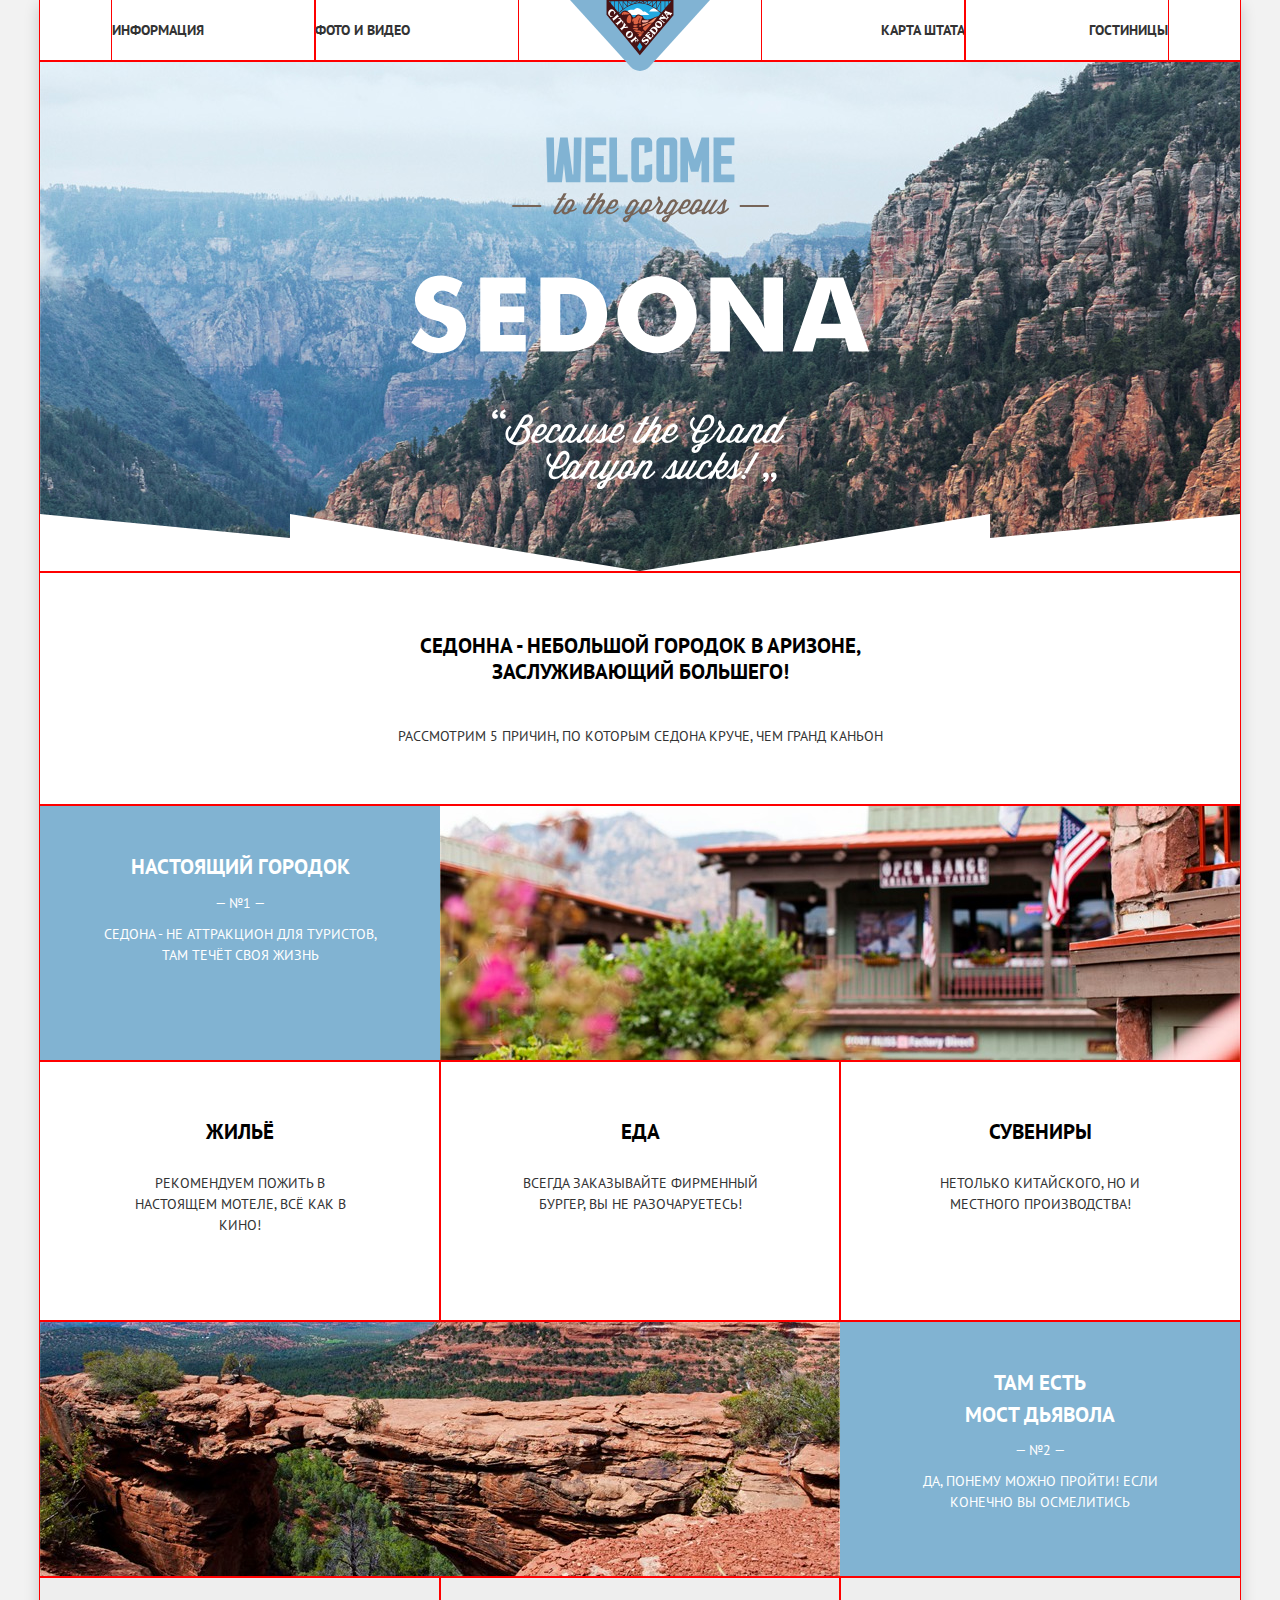
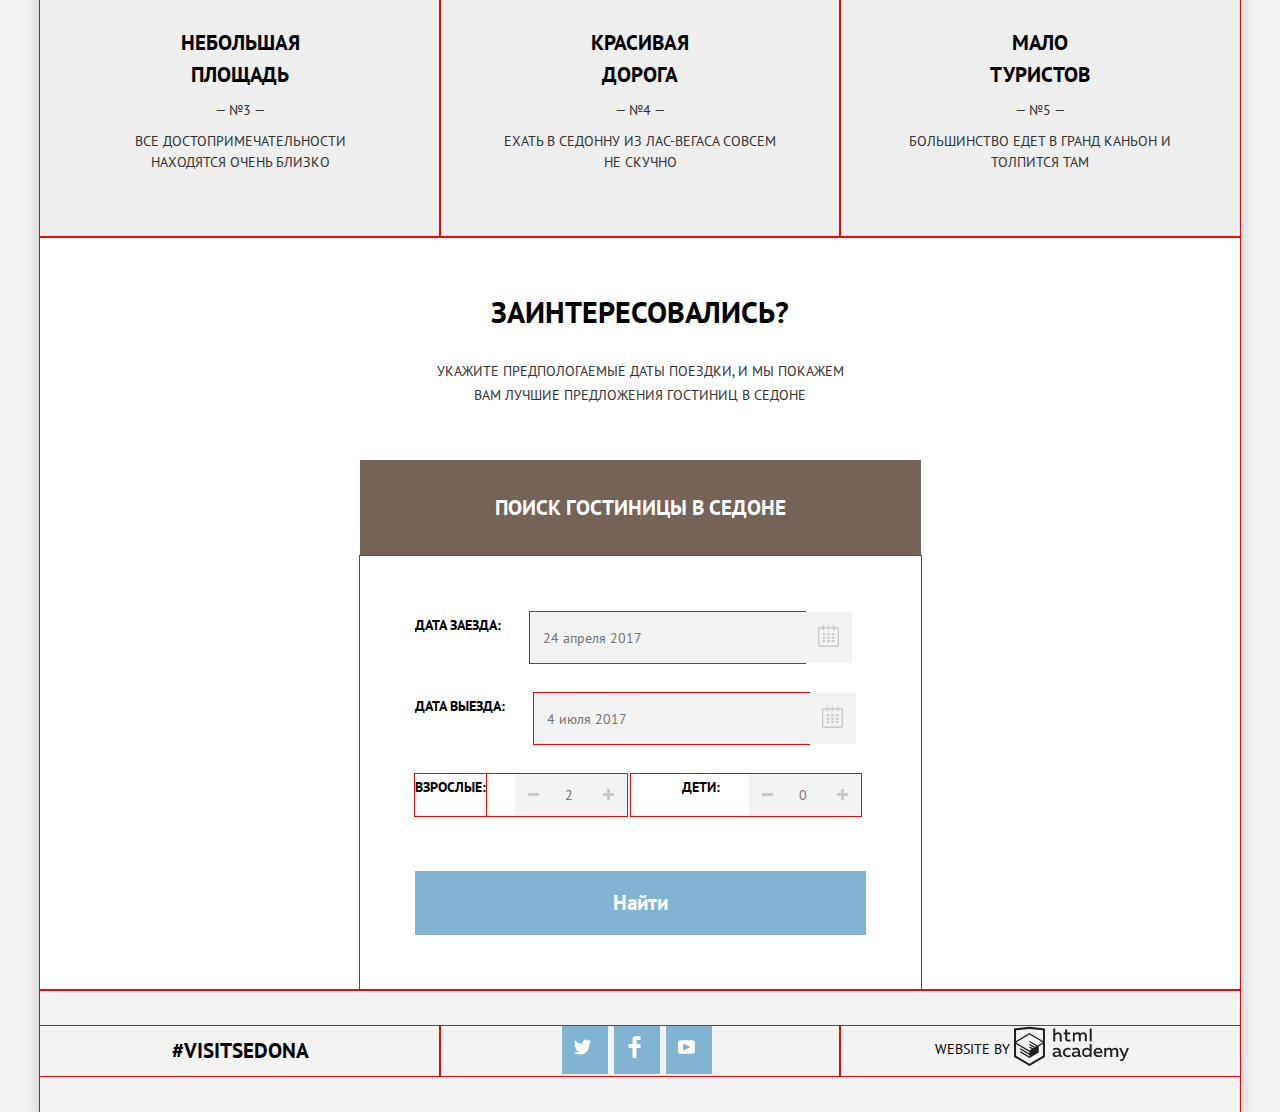
==== index.html @ 9aa158f5 "исправил ошибки" ====
<!DOCTYPE html>
<html lang="ru">

<head>
    <meta charset="utf-8">
    <title>Главная</title>
    <link href="https://fonts.googleapis.com/css?family=PT+Sans:400,700&display=swap" rel="stylesheet">
    <link rel="stylesheet" href="css/normalize.css">
    <link rel="stylesheet" href="css/style.css">
</head>

<body>
    <div class="container">
        <header class="main-header outline">
            <nav class="main-navigation">
                <a class="main-header-logo">
                    <img src="img/logo-sedona.svg" width="140" height="71" alt="Логотип тур-агенства Седонна">
                </a>
                <ul class="site-navigation">
                    <li class="outline">
                        <a href="info.html">Информация</a>
                    </li>
                    <li class="outline">
                        <a href="PhotoandVideo.html">Фото и Видео</a>
                    </li>
                    <li class="outline">
                        <a href="Statemap.html">Карта штата</a>
                    </li>
                    <li class="outline">
                        <a href="hotel.html">Гостиницы</a>
                    </li>
                </ul>
            </nav>
        </header>
        <main>
            <section class="legend outline">
                <img src="img/intro-welcome.svg" width="459" height="353" alt="Добро пожаловать">
            </section>
            <section class="feature outline">
                <p class="feature__title">Седонна - небольшой городок в Аризоне, заслуживающий большего!</p>
                <p class="feature__text">Рассмотрим 5 причин, по которым Седона круче, чем Гранд Каньон</p>
            </section>
            <section class="main-city main-city-right outline">
                <div class="main-photo">
                    <img src="img/feature-picture.jpg" width="800" height="256" alt="Отель">
                </div>
                <div class="main-sign outline">
                    <h3>Настоящий городок</h3>
                    <p class="main-sign__number">— №1 —</p>
                    <p class="main-sign__text">Седона - не аттракцион для туристов, там течёт своя жизнь</p>
                </div>
            </section>
            <section class="features">
                <ul class="features-list outline">
                    <li class="feature-home outline">
                        <h3>Жильё</h3>
                        <p>Рекомендуем пожить в настоящем мотеле, всё как в кино!</p>
                    </li>
                    <li class="feature-food outline">
                        <h3>Еда</h3>
                        <p>Всегда заказывайте фирменный бургер, вы не разочаруетесь!</p>
                    </li>
                    <li class="feature-souvenir outline">
                        <h3>Сувениры</h3>
                        <p>Нетолько китайского, но и местного производства!
                        </p>
                    </li>
                </ul>
            </section>
            <section class="main-city outline">
                <div class="main-photo">
                    <img src="img/layer-5.jpg" width="800" height="256" alt="Каньон">
                </div>
                <div class="main-sign">
                    <h3>Там есть<br> Мост дьявола</h3>
                    <p class="main-sign__number">— №2 —</p>
                    <p class="main-sign__text">Да, понему можно пройти! Если конечно вы осмелитись</p>
                </div>
            </section>
            <section class="main-comfort">
                <h2 class="visually-hidden">Наши преимущества</h2>
                <ul class="main-comfort-item outline">
                    <li class="outline">
                        <h3 class="main-comfort-item__title">Небольшая<br> площадь
                        </h3>
                        <p class="main-comfort-item__number">— №3 —</p>
                        <p class="main-comfort-item__text">все достопримечательности находятся очень близко</p>
                    </li>
                    <li class="outline">
                        <h3 class="main-comfort-item__title">Красивая<br> дорога
                        </h3>
                        <p class="main-comfort-item__number">— №4 —</p>
                        <p class="main-comfort-item__text">Ехать в седонну из лас-вегаса совсем не скучно</p>
                    </li>
                    <li class="outline">
                        <h3 class="main-comfort-item__title">Мало<br> туристов
                        </h3>
                        <p class="main-comfort-item__number">— №5 —</p>
                        <p class="main-comfort-item__text">Большинство едет в гранд каньон и толпится там</p>
                    </li>
                </ul>
            </section>
            <section class="map outline">
                <h2 class="visually-hidden">Поиск гостиниц</h2>
                <p class="map__title">Заинтересовались?</p>
                <p class="map__desc">Укажите предпологаемые даты поездки, и мы покажем вам лучшие предложения гостиниц в Седоне</p>
                <a href="hotel.html" class="scan">Поиск гостиницы в Седоне</a>
                <form action="https://echo.htmlacademy.ru" class="map__form outline" method="post">
                    <p class="map__item">
                        <label for="arrival__date">
                            Дата заезда:
                        </label>
                        <input id="arrival__date" type="text" name="arrival" placeholder="24 апреля 2017" class="map__item__option outline">
                        <button type="button" title="Поле для выбора">
                          <img src="img/calendar.svg" alt="Календарь">
                        </button>
                    </p>
                    <p class="map__item">
                        <label for="departure__date">Дата выезда:</label>
                        <input id="departure__date" type="text" name="departure" placeholder="4 июля 2017" class="map__item__option outline">
                        <button type="button" title="Поле для выбора">
                          <img src="img/calendar.svg" alt="Календарь">
                        </button>
                    </p>
                    <p class="map__item outline">
                        <label for="grown" class="map__item__gross outline">
                          Взрослые:
                        </label>
                        <button type="button" title="Минус" class="minus">
                          <img src="./img/minus.svg" alt="Минус">
                        </button>
                        <input id="grown" type="text" name="grown" placeholder="2" class="number">
                        <button type="button" title="Плюс" class="map__item__button" class="plus">
                          <img src="./img/plus.svg" alt="Плюс">
                        </button>
                    </p>
                    <p class="map__item child outline">
                        <label for="children">
                           Дети:
                        </label>
                        <button type="button" title="Минус" class="minus">
                          <img src="./img/minus.svg" alt="Минус">
                        </button>
                        <input id="children" type="text" name="children" placeholder="0" class="number">
                        <button type="button" title="Плюс" class="map__item__button" class="plus">
                          <img src="./img/plus.svg" alt="Плюс">
                        </button>
                    </p>
                    <button class="button" type="submit">Найти</button>
                </form>
            </section>
        </main>
        <footer class="main-footer outline">
            <p class="main-footer-tag outline">#VISITSEDONA</p>
            <ul class="footer-social outline">
                <li>
                    <a href="#" class="social-button">
                        <img src="img/twitter.svg" width="17" height="22" alt="Твиттер"></a>
                </li>
                <li>
                    <a href="#" class="social-button">
                        <img src="img/fb-icon.svg" width="17" height="22" alt="Фейсбук"></a>
                </li>
                <li>
                    <a href="#" class="social-button">
                        <img src="img/youtube.svg" width="17" height="22" alt="Ютуб"></a>
                </li>
            </ul>
            <p class="footer-copyright outline">
                <b class="site">Website by</b>
                <a href="https://htmlacademy.ru/intensive/htmlcss">
                    <img src="img/logo-htmlacademy.svg" width="115" height="41" alt="HTML Academy">
                </a>
            </p>
        </footer>
    </div>
</body>

</html>
---- css/style.css ----
html {
    box-sizing: border-box;
}

*,
*::before,
*::after {
    box-sizing: inherit;
}

body {
    font-family: "PT Sans", "Arial", sans-serif;
    font-weight: 400;
    font-size: 14px;
    line-height: 1.5;
    text-transform: uppercase;
    color: #333333;
    background-color: #f2f2f2;
}

img {
    max-width: 100%;
}

a {
    color: inherit;
    text-decoration: none;
}

.visually-hidden {
    position: absolute;
    width: 1px;
    height: 1px;
    margin: -1px;
    border: 0;
    padding: 0;
    clip: rect(0 0 0 0);
    overflow: hidden;
}

.outline {
    outline: 1px solid red;
}

.container {
    width: 1200px;
    margin: 0 auto;
    background-color: #ffffff;
    box-shadow: 0px 5px 15px 0 rgba(0, 1, 1, 0.2);
}

.main-header {
    display: flex;
}

.main-navigation {
    position: relative;
    width: 100%;
}

.main-header-logo {
    position: absolute;
    top: 0;
    left: 50%;
    transform: translateX(-50%);
}

.site-navigation {
    display: flex;
    flex-wrap: wrap;
    list-style: none;
    font-weight: bold;
    margin: 0;
    padding: 0 72px;
}

.site-navigation li {
    width: 203px;
    padding-right: 15px;
    padding-top: 20px;
    padding-bottom: 20px;
    word-break: break-all;
}

.site-navigation li:nth-child(2n) {
    margin-right: 244px;
}

.site-navigation li:nth-child(3n) {
    text-align: right;
    padding-right: 0;
}

.site-navigation li:nth-child(4n) {
    margin-right: 0;
    text-align: right;
    padding-right: 0;
    padding-left: 15px;
}

.site-navigation a[href]:hover {
    color: #81b3d2;
}

.site-navigation a[href]:active {
    color: rgba(0, 0, 0, 0.3);
}

.site-navigation .active {
    color: #766357;
}

.legend {
    text-align: center;
    min-height: 508px;
    background-color: #5496bd;
    background-image: url("../img/intro-mask.svg"), url("../img/background-photo.jpg");
    background-repeat: no-repeat;
    background-position: center calc(100% + 1px), center -80px;
    padding: 76px;
}

.feature {
    text-align: center;
    padding-top: 61px;
    padding-bottom: 56px;
    padding-left: 350px;
    padding-right: 350px;
}

.feature__title {
    font-size: 21px;
    font-weight: bold;
    line-height: 1.24;
    color: #000000;
    margin: 0 0 38px;
}

.feature__text {
    line-height: 1.86;
    margin: 0;
}

.main-city {
    display: flex;
}

.main-city-right .main-photo {
    order: 2;
}

.main-photo {
    width: 800px;
}

.main-photo img {
    display: block;
}

.main-sign {
    width: 400px;
    text-align: center;
    color: #ffffff;
    background-color: #81b3d2;
    padding: 46px 60px 64px;
}

.main-sign h3 {
    font-size: 21px;
    font-weight: bold;
    margin: 0 0 10px;
}

.main-sign__number {
    margin: 0 0 10px;
}

.main-sign__text {
    margin: 0;
}

.features-list {
    display: flex;
    flex-wrap: wrap;
    list-style: none;
    margin: 0;
    padding: 0;
}

.features-list li {
    width: 400px;
    padding: 60px 74px 85px;
}

.features h3 {
    font-size: 21px;
    font-weight: bold;
    line-height: 1;
    text-align: center;
    color: #000000;
    margin: 0 0 31px;
}

.features p {
    text-align: center;
    margin: 0;
}

.main-comfort {
    background-color: #eeeeee;
}

.main-comfort-item__title {
    margin-bottom: 10px;
}

.main-comfort-item__number {
    margin: 10px;
}

.main-comfort-item__text {
    margin: 0;
}

.main-comfort-item {
    display: flex;
    flex-wrap: wrap;
    list-style: none;
    margin: 0;
    padding: 0;
}

.main-comfort-item li {
    width: 400px;
    padding: 50px 60px 64px;
}

.main-comfort h3 {
    font-size: 21px;
    font-weight: bold;
    text-align: center;
    color: #000000;
    margin: 0;
}

.main-comfort p {
    text-align: center;
}

.detail {
    font-weight: bold;
    line-height: 1.5;
    color: #ffffff;
    background-color: #81b3d2;
    padding: 8px 17px;
}

.detail:hover {
    background-color: #669ec0;
}

.detail:active {
    color: rgba(255, 255, 255, 0.3);
    background-color: #5496bd;
}

.reservation {
    font-weight: bold;
    color: #ffffff;
    background-color: #766357;
    padding: 8px 16px;
}

.reservation:hover {
    background-color: #604e43;
}

.reservation:active {
    color: rgba(255, 255, 255, 0.3);
    background-color: #503e33;
}

.catalog-navigation {
    font-size: 12px;
    line-height: 1.5;
    color: rgba(0, 0, 0, 0.3);
}

.catalog-navigation__item {
    color: #81b3d2;
    margin: 0 33px 0 0;
}

.catalog-navigation a[href]:hover {
    color: #81b3d2;
}

.catalog-navigation a[href]:active {
    color: #000000;
}

.hotels__info {
    margin: 0 528px 0 30px;
}

.hotels__title {
    font-size: 21px;
    font-weight: bold;
    line-height: 1.24;
    color: #000000;
}

.hotels__title:hover {
    color: #81b3d2;
}

.hotels__title:active {
    color: rgba(0, 0, 0, 0.3);
}

.hotels__buttons {
    margin: 18px 0;
}

.scan {
  display: block;
  width: 561px;
  text-align: center;
  font-weight: bold;
  line-height: 1.24;
  font-size: 21px;
  color: #ffffff;
  background-color: #766357;
  margin-left: auto;
  margin-right: auto;
  padding: 35px 134px;
}

.scan:hover {
    background-color: #604e43;
}

.scan:active {
    color: rgba(255, 255, 255, 0.3);
    background-color: #503e33;
}

.map__form {
    width: 561px;
    margin-left: auto;
    margin-right: auto;
    padding: 26px 55px 55px;
}

.map__item__option {
    width: 275px;
}

.button {
    font-size: 21px;
    font-weight: bold;
    color: #ffffff;
    background-color: #81b3d2;
    padding: 20px 198px;
    margin: 55px 0 0;
    border: 0;
}

.button:hover {
    background-color: #669ec0;
}

.button:active {
    color: rgba(255, 255, 255, 0.3);
    background-color: #5496bd;
}

.social-button {
    background-color: #81b3d2;
}

.by__price {
    color: #81b3d2;
}

.map {
    padding: 57px 0 0;
}

.map__title {
    font-size: 30px;
    font-weight: bold;
    line-height: 1.2;
    color: #000000;
    text-align: center;
    margin: 0 0 30px;
}

.map__desc {
    line-height: 1.71;
    text-align: center;
    margin: 0 383px 52px;
}

.map__item {
    display: inline-flex;
    font-weight: bold;
    line-height: 1.86;
    color: #000000;
    margin: 30px 0 0;
}

.map__item label {
    margin: 0 29px 0 0;
}

.map__item__button {
    margin-left: auto;
}

.main-footer {
    display: flex;
    background-color: #f2f2f2;
    padding: 36px 0;
    margin: 0;
}

.footer-social {
  width: 400px;
  display: flex;
  flex-wrap: wrap;
  margin: 0;
  padding: 0 122px;
}

.footer-social li {
    padding: 10px 12px 6px;
    margin: 0 6px 0 0;
    width: 46px;
    height: 48px;
    background-color: #81b3d2;
    list-style: none;
}

.main-footer-tag {
  width: 400px;
  font-size: 21px;
  font-weight: bold;
  line-height: 1.24;
  color: #000000;
  margin: 0;
  padding: 12px 132px;
}

.main-footer-tag b {
    line-height: 1.86;
    color: #000000;
}

.footer-copyright b {
    line-height: 1.86;
    font-weight: normal;
    color: #000000;
    margin: 0;
}

.footer-copyright {
  width: 400px;
    margin: 0;
    padding: 10px 95px;
}

.footer-copyright img {
  margin: -13px 0;
}

/* Стили для страницы hotel.html */

.services-infrastructure h2 {
    margin: 0;
}

.compare {
    display: flex;
    flex-wrap: wrap;
    padding: 32px 73px;
}

.compare h2 {
    margin: 0 49px 0 0;
}

.compare p {
    margin: 0 40px 0 0;
}

.hotels__list {
    list-style: none;
    padding: 0;
    margin-top: 0;
}

.catalog-navigation {
    display: flex;
    flex-wrap: wrap;
    list-style: none;
    margin: 0;
    padding: 0;
}

.catalog-navigation li {
    margin: 0 33px 0 0;
}

.hotels__item {
    display: flex;
    flex-wrap: wrap;
    padding: 30px 72px;
    border-bottom: 1px solid black;
}

.hotels__rate {
    width: 108px;
    text-align: right;
    margin-left: 0;
}

.hotels__rate-star {
    display: inline-block;
    height: 17px;
    margin: 0 0 52px;
    background-image: url("../img/star.svg");
    background-size: 22px 17px;
}

.star-1 {
    width: 18px;
}

.star-2 {
    width: 41px;
}

.star-3 {
    width: 64px;
}

.star-4 {
    width: 87px;
}

.star-5 {
    width: 110px;
}

.hotels__rate-text {
    color: #666666;
    margin: 0;
}

.hotels__type {
    margin: 0;
}

.hotels__price {
    margin: 0;
}

.map__item button {
    margin: 0;
    padding: 13px;
    border: 0;
    background-color: #f2f2f2;
}

.map__item operator {
  width: 21px;
  height: 21px;
}

.map__item input {
    margin: 0;
    padding: 13px;
    border: 0;
    background-color: #f2f2f2;
}

.child {
    padding: 0 0 0 51px;
}

.number {
    width: 38px;
}

.pointer {
    width: 11px;
    height: 10px;
}

.pointer__up path {
    fill: #cacaca;
}

.pointer__up:hover path {
    fill: #000000;
}

.pointer__up:active path {
    fill: #81b3d2;
}

.pointer__down path {
    fill: #81b3d2;
}

.pointer__down:hover path {
    fill: #000000;
}

.pointer__down:active path {
    fill: #81b3d2;
}
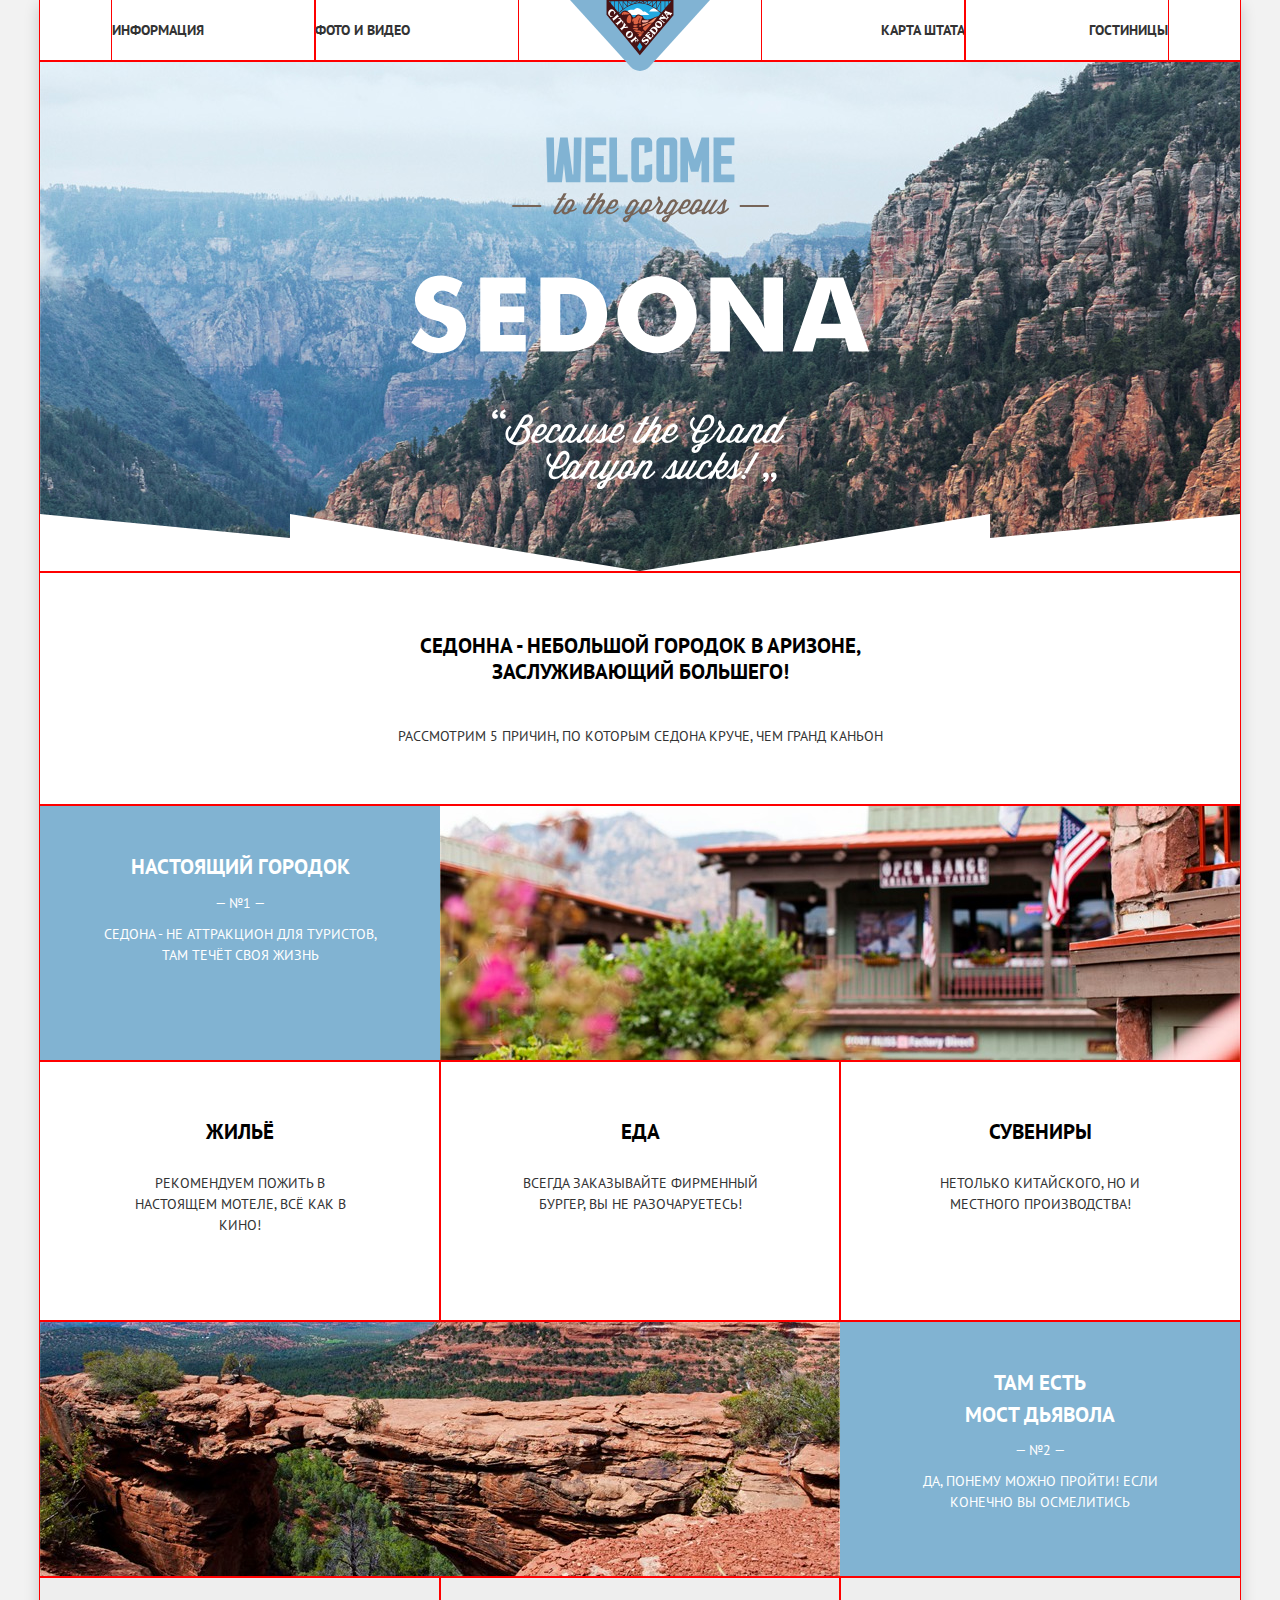
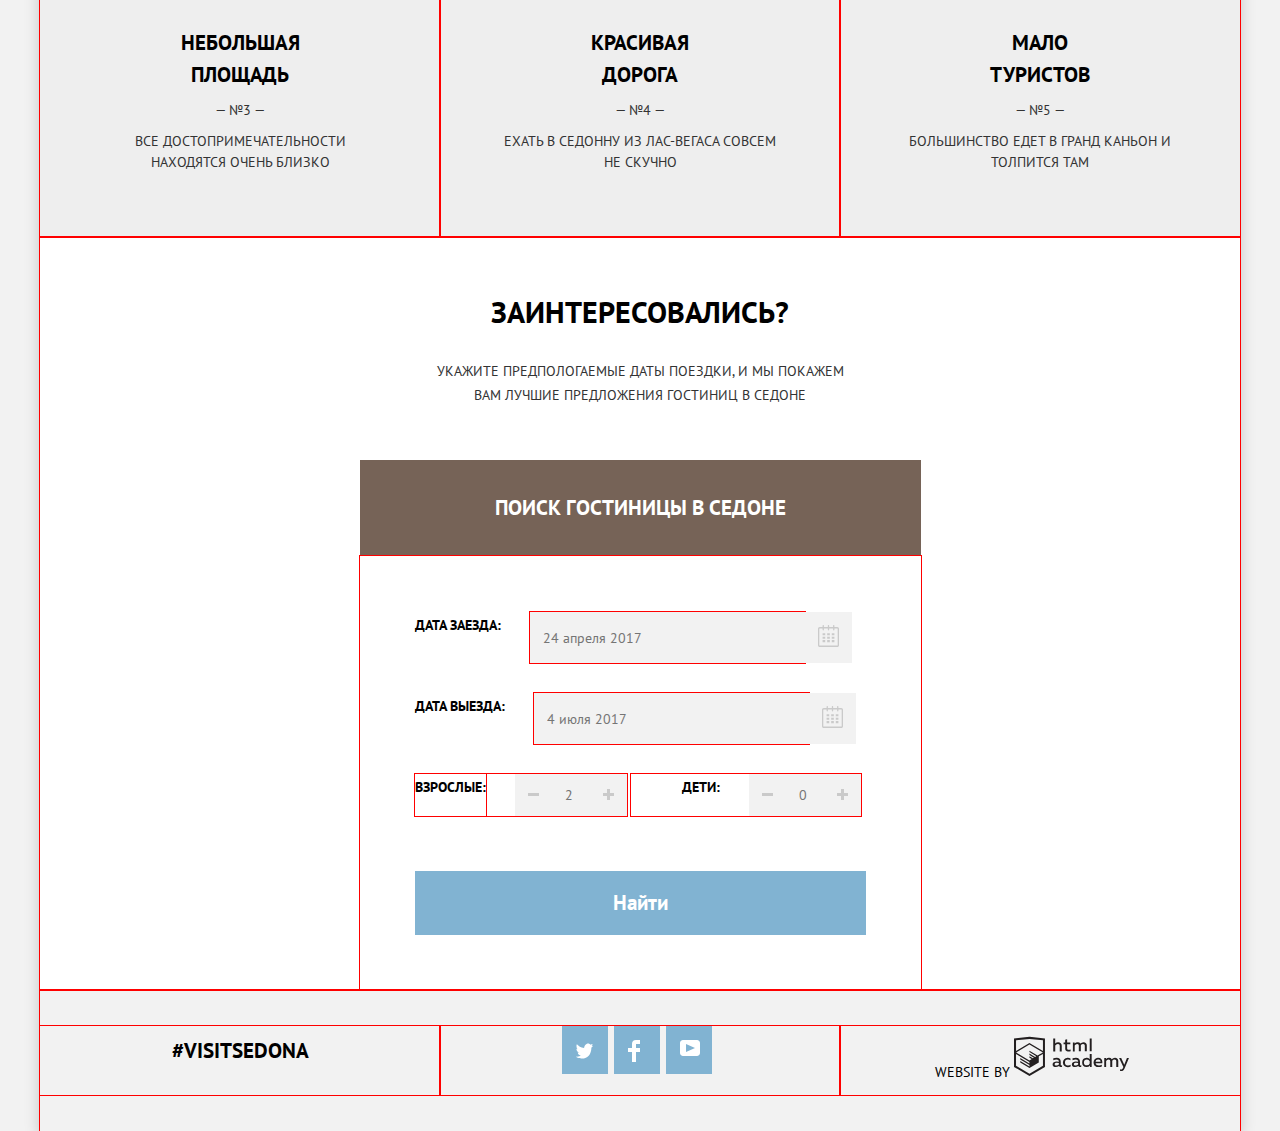
==== commit 2eb23f3d: "исправил ошибки" ====
--- a/index.html
+++ b/index.html
@@ -2,178 +2,219 @@
 <html lang="ru">
 
 <head>
-    <meta charset="utf-8">
-    <title>Главная</title>
-    <link href="https://fonts.googleapis.com/css?family=PT+Sans:400,700&display=swap" rel="stylesheet">
-    <link rel="stylesheet" href="css/normalize.css">
-    <link rel="stylesheet" href="css/style.css">
+  <meta charset="utf-8">
+  <title>Главная</title>
+  <link href="https://fonts.googleapis.com/css?family=PT+Sans:400,700&display=swap" rel="stylesheet">
+  <link rel="stylesheet" href="css/normalize.css">
+  <link rel="stylesheet" href="css/style.css">
 </head>
 
 <body>
-    <div class="container">
-        <header class="main-header outline">
-            <nav class="main-navigation">
-                <a class="main-header-logo">
-                    <img src="img/logo-sedona.svg" width="140" height="71" alt="Логотип тур-агенства Седонна">
-                </a>
-                <ul class="site-navigation">
-                    <li class="outline">
-                        <a href="info.html">Информация</a>
-                    </li>
-                    <li class="outline">
-                        <a href="PhotoandVideo.html">Фото и Видео</a>
-                    </li>
-                    <li class="outline">
-                        <a href="Statemap.html">Карта штата</a>
-                    </li>
-                    <li class="outline">
-                        <a href="hotel.html">Гостиницы</a>
-                    </li>
-                </ul>
-            </nav>
-        </header>
-        <main>
-            <section class="legend outline">
-                <img src="img/intro-welcome.svg" width="459" height="353" alt="Добро пожаловать">
-            </section>
-            <section class="feature outline">
-                <p class="feature__title">Седонна - небольшой городок в Аризоне, заслуживающий большего!</p>
-                <p class="feature__text">Рассмотрим 5 причин, по которым Седона круче, чем Гранд Каньон</p>
-            </section>
-            <section class="main-city main-city-right outline">
-                <div class="main-photo">
-                    <img src="img/feature-picture.jpg" width="800" height="256" alt="Отель">
-                </div>
-                <div class="main-sign outline">
-                    <h3>Настоящий городок</h3>
-                    <p class="main-sign__number">— №1 —</p>
-                    <p class="main-sign__text">Седона - не аттракцион для туристов, там течёт своя жизнь</p>
-                </div>
-            </section>
-            <section class="features">
-                <ul class="features-list outline">
-                    <li class="feature-home outline">
-                        <h3>Жильё</h3>
-                        <p>Рекомендуем пожить в настоящем мотеле, всё как в кино!</p>
-                    </li>
-                    <li class="feature-food outline">
-                        <h3>Еда</h3>
-                        <p>Всегда заказывайте фирменный бургер, вы не разочаруетесь!</p>
-                    </li>
-                    <li class="feature-souvenir outline">
-                        <h3>Сувениры</h3>
-                        <p>Нетолько китайского, но и местного производства!
-                        </p>
-                    </li>
-                </ul>
-            </section>
-            <section class="main-city outline">
-                <div class="main-photo">
-                    <img src="img/layer-5.jpg" width="800" height="256" alt="Каньон">
-                </div>
-                <div class="main-sign">
-                    <h3>Там есть<br> Мост дьявола</h3>
-                    <p class="main-sign__number">— №2 —</p>
-                    <p class="main-sign__text">Да, понему можно пройти! Если конечно вы осмелитись</p>
-                </div>
-            </section>
-            <section class="main-comfort">
-                <h2 class="visually-hidden">Наши преимущества</h2>
-                <ul class="main-comfort-item outline">
-                    <li class="outline">
-                        <h3 class="main-comfort-item__title">Небольшая<br> площадь
-                        </h3>
-                        <p class="main-comfort-item__number">— №3 —</p>
-                        <p class="main-comfort-item__text">все достопримечательности находятся очень близко</p>
-                    </li>
-                    <li class="outline">
-                        <h3 class="main-comfort-item__title">Красивая<br> дорога
-                        </h3>
-                        <p class="main-comfort-item__number">— №4 —</p>
-                        <p class="main-comfort-item__text">Ехать в седонну из лас-вегаса совсем не скучно</p>
-                    </li>
-                    <li class="outline">
-                        <h3 class="main-comfort-item__title">Мало<br> туристов
-                        </h3>
-                        <p class="main-comfort-item__number">— №5 —</p>
-                        <p class="main-comfort-item__text">Большинство едет в гранд каньон и толпится там</p>
-                    </li>
-                </ul>
-            </section>
-            <section class="map outline">
-                <h2 class="visually-hidden">Поиск гостиниц</h2>
-                <p class="map__title">Заинтересовались?</p>
-                <p class="map__desc">Укажите предпологаемые даты поездки, и мы покажем вам лучшие предложения гостиниц в Седоне</p>
-                <a href="hotel.html" class="scan">Поиск гостиницы в Седоне</a>
-                <form action="https://echo.htmlacademy.ru" class="map__form outline" method="post">
-                    <p class="map__item">
-                        <label for="arrival__date">
-                            Дата заезда:
-                        </label>
-                        <input id="arrival__date" type="text" name="arrival" placeholder="24 апреля 2017" class="map__item__option outline">
-                        <button type="button" title="Поле для выбора">
-                          <img src="img/calendar.svg" alt="Календарь">
-                        </button>
-                    </p>
-                    <p class="map__item">
-                        <label for="departure__date">Дата выезда:</label>
-                        <input id="departure__date" type="text" name="departure" placeholder="4 июля 2017" class="map__item__option outline">
-                        <button type="button" title="Поле для выбора">
-                          <img src="img/calendar.svg" alt="Календарь">
-                        </button>
-                    </p>
-                    <p class="map__item outline">
-                        <label for="grown" class="map__item__gross outline">
-                          Взрослые:
-                        </label>
-                        <button type="button" title="Минус" class="minus">
-                          <img src="./img/minus.svg" alt="Минус">
-                        </button>
-                        <input id="grown" type="text" name="grown" placeholder="2" class="number">
-                        <button type="button" title="Плюс" class="map__item__button" class="plus">
-                          <img src="./img/plus.svg" alt="Плюс">
-                        </button>
-                    </p>
-                    <p class="map__item child outline">
-                        <label for="children">
-                           Дети:
-                        </label>
-                        <button type="button" title="Минус" class="minus">
-                          <img src="./img/minus.svg" alt="Минус">
-                        </button>
-                        <input id="children" type="text" name="children" placeholder="0" class="number">
-                        <button type="button" title="Плюс" class="map__item__button" class="plus">
-                          <img src="./img/plus.svg" alt="Плюс">
-                        </button>
-                    </p>
-                    <button class="button" type="submit">Найти</button>
-                </form>
-            </section>
-        </main>
-        <footer class="main-footer outline">
-            <p class="main-footer-tag outline">#VISITSEDONA</p>
-            <ul class="footer-social outline">
-                <li>
-                    <a href="#" class="social-button">
-                        <img src="img/twitter.svg" width="17" height="22" alt="Твиттер"></a>
-                </li>
-                <li>
-                    <a href="#" class="social-button">
-                        <img src="img/fb-icon.svg" width="17" height="22" alt="Фейсбук"></a>
-                </li>
-                <li>
-                    <a href="#" class="social-button">
-                        <img src="img/youtube.svg" width="17" height="22" alt="Ютуб"></a>
-                </li>
-            </ul>
-            <p class="footer-copyright outline">
-                <b class="site">Website by</b>
-                <a href="https://htmlacademy.ru/intensive/htmlcss">
-                    <img src="img/logo-htmlacademy.svg" width="115" height="41" alt="HTML Academy">
-                </a>
+  <div class="container">
+    <header class="main-header outline">
+      <nav class="main-navigation">
+        <a class="main-header-logo">
+          <img src="img/logo-sedona.svg" width="140" height="71" alt="Логотип тур-агенства Седонна">
+        </a>
+        <ul class="site-navigation">
+          <li class="outline">
+            <a href="info.html">Информация</a>
+          </li>
+          <li class="outline">
+            <a href="PhotoandVideo.html">Фото и Видео</a>
+          </li>
+          <li class="outline">
+            <a href="Statemap.html">Карта штата</a>
+          </li>
+          <li class="outline">
+            <a href="hotel.html">Гостиницы</a>
+          </li>
+        </ul>
+      </nav>
+    </header>
+    <main>
+      <section class="legend outline">
+        <img src="img/intro-welcome.svg" width="459" height="353" alt="Добро пожаловать">
+      </section>
+      <section class="feature outline">
+        <p class="feature__title">Седонна - небольшой городок в Аризоне, заслуживающий большего!</p>
+        <p class="feature__text">Рассмотрим 5 причин, по которым Седона круче, чем Гранд Каньон</p>
+      </section>
+      <section class="main-city main-city-right outline">
+        <div class="main-photo">
+          <img src="img/feature-picture.jpg" width="800" height="256" alt="Отель">
+        </div>
+        <div class="main-sign outline">
+          <h3>Настоящий городок</h3>
+          <p class="main-sign__number">— №1 —</p>
+          <p class="main-sign__text">Седона - не аттракцион для туристов, там течёт своя жизнь</p>
+        </div>
+      </section>
+      <section class="features">
+        <ul class="features-list outline">
+          <li class="feature-home outline">
+            <h3>Жильё</h3>
+            <p>Рекомендуем пожить в настоящем мотеле, всё как в кино!</p>
+          </li>
+          <li class="feature-food outline">
+            <h3>Еда</h3>
+            <p>Всегда заказывайте фирменный бургер, вы не разочаруетесь!</p>
+          </li>
+          <li class="feature-souvenir outline">
+            <h3>Сувениры</h3>
+            <p>Нетолько китайского, но и местного производства!
             </p>
-        </footer>
-    </div>
+          </li>
+        </ul>
+      </section>
+      <section class="main-city outline">
+        <div class="main-photo">
+          <img src="img/layer-5.jpg" width="800" height="256" alt="Каньон">
+        </div>
+        <div class="main-sign">
+          <h3>Там есть<br> Мост дьявола</h3>
+          <p class="main-sign__number">— №2 —</p>
+          <p class="main-sign__text">Да, понему можно пройти! Если конечно вы осмелитись</p>
+        </div>
+      </section>
+      <section class="main-comfort">
+        <h2 class="visually-hidden">Наши преимущества</h2>
+        <ul class="main-comfort-item outline">
+          <li class="outline">
+            <h3 class="main-comfort-item__title">Небольшая<br> площадь
+            </h3>
+            <p class="main-comfort-item__number">— №3 —</p>
+            <p class="main-comfort-item__text">все достопримечательности находятся очень близко</p>
+          </li>
+          <li class="outline">
+            <h3 class="main-comfort-item__title">Красивая<br> дорога
+            </h3>
+            <p class="main-comfort-item__number">— №4 —</p>
+            <p class="main-comfort-item__text">Ехать в седонну из лас-вегаса совсем не скучно</p>
+          </li>
+          <li class="outline">
+            <h3 class="main-comfort-item__title">Мало<br> туристов
+            </h3>
+            <p class="main-comfort-item__number">— №5 —</p>
+            <p class="main-comfort-item__text">Большинство едет в гранд каньон и толпится там</p>
+          </li>
+        </ul>
+      </section>
+      <section class="map outline">
+        <h2 class="visually-hidden">Поиск гостиниц</h2>
+        <p class="map__title">Заинтересовались?</p>
+        <p class="map__desc">Укажите предпологаемые даты поездки, и мы покажем вам лучшие предложения гостиниц в Седоне
+        </p>
+        <a href="hotel.html" class="scan">Поиск гостиницы в Седоне</a>
+        <form action="https://echo.htmlacademy.ru" class="map__form outline" method="post">
+          <p class="map__item">
+            <label for="arrival__date">
+              Дата заезда:
+            </label>
+            <input id="arrival__date" type="text" name="arrival" placeholder="24 апреля 2017"
+              class="map__item__option outline">
+            <button type="button" title="Поле для выбора">
+              <svg xmlns="http://www.w3.org/2000/svg" width="21" height="22" viewBox="0 0 21 22">
+                <path fill="#cacaca"
+                  d="M19.251 2.025h-2.845V.648c0-.381-.294-.689-.656-.689-.363 0-.656.308-.656.689v1.377h-3.938V.648c0-.381-.294-.689-.655-.689-.363 0-.657.308-.657.689v1.377H5.906V.648c0-.381-.294-.689-.656-.689-.363 0-.657.308-.657.689v1.377H1.75C.784 2.025 0 2.847 0 3.862v16.302C0 21.179.784 22 1.75 22h17.501c.966 0 1.749-.821 1.749-1.836V3.862c0-1.015-.783-1.837-1.749-1.837zm.437 18.139a.448.448 0 0 1-.437.459H1.75a.45.45 0 0 1-.438-.459V3.862a.45.45 0 0 1 .438-.459h2.844v1.378c0 .381.294.689.657.689.362 0 .656-.308.656-.689V3.403h3.938v1.378c0 .381.294.689.657.689.361 0 .655-.308.655-.689V3.403h3.938v1.378c0 .381.293.689.656.689.362 0 .656-.308.656-.689V3.403h2.845c.241 0 .437.206.437.459v16.302z" />
+                <path fill="#cacaca"
+                  d="M4.594 8.225h2.625v2.066H4.594zM4.594 11.668h2.625v2.067H4.594zM4.594 15.112h2.625v2.066H4.594zM9.188 15.112h2.625v2.066H9.188zM9.188 11.668h2.625v2.067H9.188zM9.188 8.225h2.625v2.066H9.188zM13.781 15.112h2.625v2.066h-2.625zM13.781 11.668h2.625v2.067h-2.625zM13.781 8.225h2.625v2.066h-2.625z" />
+              </svg>
+            </button>
+          </p>
+          <p class="map__item">
+            <label for="departure__date">Дата выезда:</label>
+            <input id="departure__date" type="text" name="departure" placeholder="4 июля 2017"
+              class="map__item__option outline">
+            <button type="button" title="Поле для выбора">
+              <svg xmlns="http://www.w3.org/2000/svg" width="21" height="22" viewBox="0 0 21 22">
+                <path fill="#cacaca"
+                  d="M19.251 2.025h-2.845V.648c0-.381-.294-.689-.656-.689-.363 0-.656.308-.656.689v1.377h-3.938V.648c0-.381-.294-.689-.655-.689-.363 0-.657.308-.657.689v1.377H5.906V.648c0-.381-.294-.689-.656-.689-.363 0-.657.308-.657.689v1.377H1.75C.784 2.025 0 2.847 0 3.862v16.302C0 21.179.784 22 1.75 22h17.501c.966 0 1.749-.821 1.749-1.836V3.862c0-1.015-.783-1.837-1.749-1.837zm.437 18.139a.448.448 0 0 1-.437.459H1.75a.45.45 0 0 1-.438-.459V3.862a.45.45 0 0 1 .438-.459h2.844v1.378c0 .381.294.689.657.689.362 0 .656-.308.656-.689V3.403h3.938v1.378c0 .381.294.689.657.689.361 0 .655-.308.655-.689V3.403h3.938v1.378c0 .381.293.689.656.689.362 0 .656-.308.656-.689V3.403h2.845c.241 0 .437.206.437.459v16.302z" />
+                <path fill="#cacaca"
+                  d="M4.594 8.225h2.625v2.066H4.594zM4.594 11.668h2.625v2.067H4.594zM4.594 15.112h2.625v2.066H4.594zM9.188 15.112h2.625v2.066H9.188zM9.188 11.668h2.625v2.067H9.188zM9.188 8.225h2.625v2.066H9.188zM13.781 15.112h2.625v2.066h-2.625zM13.781 11.668h2.625v2.067h-2.625zM13.781 8.225h2.625v2.066h-2.625z" />
+              </svg>
+            </button>
+          </p>
+          <p class="map__item outline">
+            <label for="grown" class="map__item__gross outline">
+              Взрослые:
+            </label>
+            <button type="button" title="Минус">
+              <svg xmlns="http://www.w3.org/2000/svg" width="11" height="11">
+                <path fill="#cacaca" d="M0 4h11v3H0z"></path>
+              </svg>
+            </button>
+            <input id="grown" type="text" name="grown" placeholder="2" class="number">
+            <button type="button" title="Плюс" class="map__item__button" class="plus">
+              <svg xmlns="http://www.w3.org/2000/svg" width="11" height="11">
+                <path fill="#cacaca" d="M0 4h11v3H0z"></path>
+                <path transform="matrix(0 -1 1 0 0 11)" class="st0" fill="#cacaca" d="M0 4h11v3H0z"></path>
+              </svg>
+            </button>
+          </p>
+          <p class="map__item child outline">
+            <label for="children">
+              Дети:
+            </label>
+            <button type="button" title="Минус">
+              <svg xmlns="http://www.w3.org/2000/svg" width="11" height="11">
+                <path fill="#cacaca" d="M0 4h11v3H0z"></path>
+              </svg>
+            </button>
+            <input id="children" type="text" name="children" placeholder="0" class="number">
+            <button type="button" title="Плюс" class="map__item__button" class="plus">
+              <svg xmlns="http://www.w3.org/2000/svg" width="11" height="11">
+                <path fill="#cacaca" d="M0 4h11v3H0z"></path>
+                <path transform="matrix(0 -1 1 0 0 11)" class="st0" fill="#cacaca" d="M0 4h11v3H0z"></path>
+              </svg>
+            </button>
+          </p>
+          <button class="button" type="submit">Найти</button>
+        </form>
+      </section>
+    </main>
+    <footer class="main-footer outline">
+      <p class="main-footer-tag outline">#VISITSEDONA</p>
+      <ul class="footer-social outline">
+        <li>
+          <a href="#" class="social-button">
+            <svg xmlns="http://www.w3.org/2000/svg" xmlns:xlink="http://www.w3.org/1999/xlink" width="17" height="22"
+              viewBox="0 0 17 15">
+              <path fill="#FFF"
+                d="M10.95.144c1.685-.496 2.984.27 3.577 1.179.673-.231 1.331-.481 2.011-.708a2.345 2.345 0 0 1-.857 1.768c.685.17 1.304-.491 1.304-.491-.169 1-1.006 1.788-1.563 2.024-.231 6.75-3.175 11.217-10.077 11.082h-.446c-.41 0-4.164-.46-4.898-1.887 2.271.196 3.893-.422 4.693-1.177-.96-.3-2.679-.477-2.979-2.95.349.106.564.228 1.19.119C1.705 8.247.374 7.53.448 5.33c.285.328 1.067.536 1.34.472C1.085 5.561-.182 2.442.894.85c1.818 1.854 3.735 3.606 7.152 3.773C8.254 2.33 9.183.793 10.95.144z" />
+            </svg>
+          </a>
+        </li>
+        <li>
+          <a href="#" class="social-button">
+            <svg xmlns="http://www.w3.org/2000/svg" width="12" height="22" viewBox="0 0 12 22">
+              <path fill="#FFF" d="M12 4V0H8a4 4 0 0 0-4 4v4H0v4h4v10h4V12h4V8H8V4h4z" />
+            </svg>
+          </a>
+        </li>
+        <li>
+          <a href="#" class="social-button">
+            <svg xmlns="http://www.w3.org/2000/svg" xmlns:xlink="http://www.w3.org/1999/xlink" width="20" height="16"
+              viewBox="0 0 20 16">
+              <path fill="#FFF"
+                d="M17 0H3C1.35 0 0 1.35 0 3v10c0 1.65 1.35 3 3 3h14c1.65 0 3-1.35 3-3V3c0-1.65-1.35-3-3-3zM6.027 11.998V4.002L15.014 8l-8.987 3.998z" />
+            </svg>
+          </a>
+        </li>
+      </ul>
+      <p class="footer-copyright outline">
+        <b class="site">Website by</b>
+        <a href="https://htmlacademy.ru/intensive/htmlcss">
+          <svg id="Layer_1" data-name="Layer 1" xmlns="http://www.w3.org/2000/svg" width="115" height="41" viewBox="0 0 108.08 36.85">
+            <title>logo-htmlacademy-small1</title>
+            <path
+              d="M44.61,26.88a2,2,0,0,0,.55-0.1v1.33a3.25,3.25,0,0,1-1.18.21,1.67,1.67,0,0,1-1.67-1,4.84,4.84,0,0,1-3.14,1.08c-1.51,0-2.91-.83-2.91-2.55,0-2.13,2-2.79,3.71-2.79a11.08,11.08,0,0,1,2.17.25v-0.3c0-1-.76-1.77-2.19-1.77a7.42,7.42,0,0,0-3,.64v-1.7a10.21,10.21,0,0,1,3.19-.55c2.36,0,3.81,1.12,3.81,3.65v3a0.54,0.54,0,0,0,.49.59h0.17Zm-6.44-1.13A1.35,1.35,0,0,0,39.63,27h0.11a3.39,3.39,0,0,0,2.41-1V24.58a9.72,9.72,0,0,0-1.81-.21c-1,0-2.16.33-2.16,1.38h0Zm12.36-6.11a5,5,0,0,1,2.57.64V22a4.08,4.08,0,0,0-2.3-.7,2.75,2.75,0,1,0,0,5.49,5,5,0,0,0,2.43-.64v1.71a6.27,6.27,0,0,1-2.76.57A4.21,4.21,0,0,1,46,24.51q0-.21,0-0.41a4.32,4.32,0,0,1,4.18-4.46h0.38Zm12.17,7.24a2,2,0,0,0,.55-0.1v1.33a3.25,3.25,0,0,1-1.18.21,1.67,1.67,0,0,1-1.67-1,4.84,4.84,0,0,1-3.14,1.08c-1.51,0-2.91-.83-2.91-2.55,0-2.13,2-2.79,3.71-2.79a11.08,11.08,0,0,1,2.17.25v-0.3c0-1-.76-1.77-2.19-1.77a7.42,7.42,0,0,0-3,.64v-1.7a10.21,10.21,0,0,1,3.19-.55c2.36,0,3.81,1.12,3.81,3.65v3a0.54,0.54,0,0,0,.49.59h0.17Zm-6.44-1.13A1.35,1.35,0,0,0,57.73,27h0.11a3.39,3.39,0,0,0,2.41-1V24.58a9.72,9.72,0,0,0-1.81-.21c-1.06,0-2.16.33-2.16,1.38h0ZM73,16V28.2H71.35V26.88a3.88,3.88,0,0,1-3.19,1.54,4.4,4.4,0,0,1,0-8.78,3.81,3.81,0,0,1,3,1.3V16H73Zm-4.53,5.22a2.76,2.76,0,1,0,0,5.52A2.86,2.86,0,0,0,71.15,25V23A2.91,2.91,0,0,0,68.49,21.27ZM79,19.64c3.31,0,4.46,2.68,3.92,5.09H76.7c0.21,1.5,1.67,2.11,3.19,2.11a6.11,6.11,0,0,0,2.64-.59v1.6a7.14,7.14,0,0,1-3,.57C77,28.42,74.78,27,74.78,24a4.18,4.18,0,0,1,4-4.39H79Zm0.09,1.54a2.28,2.28,0,0,0-2.44,2.1v0.06H81.3A2,2,0,0,0,79.13,21.18Zm5.73,7V19.87h1.65v1a3.81,3.81,0,0,1,2.78-1.27A2.86,2.86,0,0,1,91.89,21a4.12,4.12,0,0,1,2.91-1.33A3.06,3.06,0,0,1,98,23V28.2h-1.9V23.05a1.59,1.59,0,0,0-1.42-1.75H94.42a2.8,2.8,0,0,0-2.07,1.12V28.2h-1.9V23.05A1.59,1.59,0,0,0,89,21.31H88.8a3,3,0,0,0-2.21,1.29v5.63H84.86Zm21.31-8.33h1.9l-3.91,9.46c-0.9,2.17-2.09,2.86-3.35,2.86a4.76,4.76,0,0,1-1.1-.14V30.46a2.86,2.86,0,0,0,.85.12c0.9,0,1.58-.64,2.07-1.9l0.17-.42-4-8.4h2l2.86,6.29ZM38.73,1.46V6.22a3.81,3.81,0,0,1,2.7-1.14,3.25,3.25,0,0,1,3.44,3.4v5.15H43V8.72a1.81,1.81,0,0,0-1.61-2h-0.3a2.93,2.93,0,0,0-2.32,1.39v5.52h-1.9V1.46h1.9ZM49.94,2.31v3h3V6.91h-3v3.81c0,1.1.5,1.46,1.58,1.46a4.49,4.49,0,0,0,1.69-.33v1.6A6.8,6.8,0,0,1,51,13.8a2.55,2.55,0,0,1-2.86-2.74V6.89H46.58V5.26h1.5V2.74Zm5.4,11.31V5.28H57v1A3.81,3.81,0,0,1,59.77,5a2.86,2.86,0,0,1,2.6,1.33A4.12,4.12,0,0,1,65.28,5,3.06,3.06,0,0,1,68.44,8.4v5.21h-1.9V8.46a1.59,1.59,0,0,0-1.42-1.75H64.89a2.8,2.8,0,0,0-2.07,1.12v5.78h-1.9V8.46A1.59,1.59,0,0,0,59.5,6.71H59.27A3,3,0,0,0,57.06,8v5.63H55.34ZM71.17,1.45H73V13.6H71.17V1.45ZM14.71,0H14.55L0,1.54V28.21l14.55,8.66,14.55-8.66V1.54Zm12.5,27.1L14.55,34.64,1.9,27.12V16.18l12.59,7.5V25L5.86,19.9v1.31l8.68,5.21v1.39L5.87,22.65V24l8.68,5.21,8.75-5.24V18.31L27.2,16V27.12Zm0-12.53-3.48,2-1.6,1L14.51,13v1.31L21,18.23H21l-0.14.09-1,.54-5.37-3.2V17l4.24,2.52-1,.67-3.2-1.9v1.31l2.1,1.24L14.5,22.1,2,14.65,14.51,7.11Zm0-1.32L14.49,5.76,1.91,13.25v-10L14.56,1.92,27.21,3.25v10h0Z"
+              transform="translate(0 -0.02)" fill="#231f20" />
+          </svg>
+        </a>
+      </p>
+    </footer>
+  </div>
 </body>
 
 </html>
--- a/css/style.css
+++ b/css/style.css
@@ -1,325 +1,323 @@
 html {
-    box-sizing: border-box;
-}
-
-*,
-*::before,
-*::after {
-    box-sizing: inherit;
+  box-sizing: border-box;
+}
+
+*, *::before, *::after {
+  box-sizing: inherit;
 }
 
 body {
-    font-family: "PT Sans", "Arial", sans-serif;
-    font-weight: 400;
-    font-size: 14px;
-    line-height: 1.5;
-    text-transform: uppercase;
-    color: #333333;
-    background-color: #f2f2f2;
+  font-family: "PT Sans", "Arial", sans-serif;
+  font-weight: 400;
+  font-size: 14px;
+  line-height: 1.5;
+  text-transform: uppercase;
+  color: #333333;
+  background-color: #f2f2f2;
 }
 
 img {
-    max-width: 100%;
+  max-width: 100%;
 }
 
 a {
-    color: inherit;
-    text-decoration: none;
+  color: inherit;
+  text-decoration: none;
 }
 
 .visually-hidden {
-    position: absolute;
-    width: 1px;
-    height: 1px;
-    margin: -1px;
-    border: 0;
-    padding: 0;
-    clip: rect(0 0 0 0);
-    overflow: hidden;
+  position: absolute;
+  width: 1px;
+  height: 1px;
+  margin: -1px;
+  border: 0;
+  padding: 0;
+  clip: rect(0 0 0 0);
+  overflow: hidden;
 }
 
 .outline {
-    outline: 1px solid red;
+  outline: 1px solid red;
 }
 
 .container {
-    width: 1200px;
-    margin: 0 auto;
-    background-color: #ffffff;
-    box-shadow: 0px 5px 15px 0 rgba(0, 1, 1, 0.2);
+  width: 1200px;
+  margin: 0 auto;
+  background-color: #ffffff;
+  box-shadow: 0px 5px 15px 0 rgba(0, 1, 1, 0.2);
 }
 
 .main-header {
-    display: flex;
+  display: flex;
 }
 
 .main-navigation {
-    position: relative;
-    width: 100%;
+  position: relative;
+  width: 100%;
 }
 
 .main-header-logo {
-    position: absolute;
-    top: 0;
-    left: 50%;
-    transform: translateX(-50%);
+  position: absolute;
+  top: 0;
+  left: 50%;
+  transform: translateX(-50%);
 }
 
 .site-navigation {
-    display: flex;
-    flex-wrap: wrap;
-    list-style: none;
-    font-weight: bold;
-    margin: 0;
-    padding: 0 72px;
+  display: flex;
+  flex-wrap: wrap;
+  list-style: none;
+  font-weight: bold;
+  margin: 0;
+  padding: 0 72px;
 }
 
 .site-navigation li {
-    width: 203px;
-    padding-right: 15px;
-    padding-top: 20px;
-    padding-bottom: 20px;
-    word-break: break-all;
+  width: 203px;
+  padding-right: 15px;
+  padding-top: 20px;
+  padding-bottom: 20px;
+  word-break: break-all;
 }
 
 .site-navigation li:nth-child(2n) {
-    margin-right: 244px;
+  margin-right: 244px;
 }
 
 .site-navigation li:nth-child(3n) {
-    text-align: right;
-    padding-right: 0;
+  text-align: right;
+  padding-right: 0;
 }
 
 .site-navigation li:nth-child(4n) {
-    margin-right: 0;
-    text-align: right;
-    padding-right: 0;
-    padding-left: 15px;
+  margin-right: 0;
+  text-align: right;
+  padding-right: 0;
+  padding-left: 15px;
 }
 
 .site-navigation a[href]:hover {
-    color: #81b3d2;
+  color: #81b3d2;
 }
 
 .site-navigation a[href]:active {
-    color: rgba(0, 0, 0, 0.3);
+  color: rgba(0, 0, 0, 0.3);
 }
 
 .site-navigation .active {
-    color: #766357;
+  color: #766357;
 }
 
 .legend {
-    text-align: center;
-    min-height: 508px;
-    background-color: #5496bd;
-    background-image: url("../img/intro-mask.svg"), url("../img/background-photo.jpg");
-    background-repeat: no-repeat;
-    background-position: center calc(100% + 1px), center -80px;
-    padding: 76px;
+  text-align: center;
+  min-height: 508px;
+  background-color: #5496bd;
+  background-image: url("../img/intro-mask.svg"), url("../img/background-photo.jpg");
+  background-repeat: no-repeat;
+  background-position: center calc(100% + 1px), center -80px;
+  padding: 76px;
 }
 
 .feature {
-    text-align: center;
-    padding-top: 61px;
-    padding-bottom: 56px;
-    padding-left: 350px;
-    padding-right: 350px;
+  text-align: center;
+  padding-top: 61px;
+  padding-bottom: 56px;
+  padding-left: 350px;
+  padding-right: 350px;
 }
 
 .feature__title {
-    font-size: 21px;
-    font-weight: bold;
-    line-height: 1.24;
-    color: #000000;
-    margin: 0 0 38px;
+  font-size: 21px;
+  font-weight: bold;
+  line-height: 1.24;
+  color: #000000;
+  margin: 0 0 38px;
 }
 
 .feature__text {
-    line-height: 1.86;
-    margin: 0;
+  line-height: 1.86;
+  margin: 0;
 }
 
 .main-city {
-    display: flex;
+  display: flex;
 }
 
 .main-city-right .main-photo {
-    order: 2;
+  order: 2;
 }
 
 .main-photo {
-    width: 800px;
+  width: 800px;
 }
 
 .main-photo img {
-    display: block;
+  display: block;
 }
 
 .main-sign {
-    width: 400px;
-    text-align: center;
-    color: #ffffff;
-    background-color: #81b3d2;
-    padding: 46px 60px 64px;
+  width: 400px;
+  text-align: center;
+  color: #ffffff;
+  background-color: #81b3d2;
+  padding: 46px 60px 64px;
 }
 
 .main-sign h3 {
-    font-size: 21px;
-    font-weight: bold;
-    margin: 0 0 10px;
+  font-size: 21px;
+  font-weight: bold;
+  margin: 0 0 10px;
 }
 
 .main-sign__number {
-    margin: 0 0 10px;
+  margin: 0 0 10px;
 }
 
 .main-sign__text {
-    margin: 0;
+  margin: 0;
 }
 
 .features-list {
-    display: flex;
-    flex-wrap: wrap;
-    list-style: none;
-    margin: 0;
-    padding: 0;
+  display: flex;
+  flex-wrap: wrap;
+  list-style: none;
+  margin: 0;
+  padding: 0;
 }
 
 .features-list li {
-    width: 400px;
-    padding: 60px 74px 85px;
+  width: 400px;
+  padding: 60px 74px 85px;
 }
 
 .features h3 {
-    font-size: 21px;
-    font-weight: bold;
-    line-height: 1;
-    text-align: center;
-    color: #000000;
-    margin: 0 0 31px;
+  font-size: 21px;
+  font-weight: bold;
+  line-height: 1;
+  text-align: center;
+  color: #000000;
+  margin: 0 0 31px;
 }
 
 .features p {
-    text-align: center;
-    margin: 0;
+  text-align: center;
+  margin: 0;
 }
 
 .main-comfort {
-    background-color: #eeeeee;
+  background-color: #eeeeee;
 }
 
 .main-comfort-item__title {
-    margin-bottom: 10px;
+  margin-bottom: 10px;
 }
 
 .main-comfort-item__number {
-    margin: 10px;
+  margin: 10px;
 }
 
 .main-comfort-item__text {
-    margin: 0;
+  margin: 0;
 }
 
 .main-comfort-item {
-    display: flex;
-    flex-wrap: wrap;
-    list-style: none;
-    margin: 0;
-    padding: 0;
+  display: flex;
+  flex-wrap: wrap;
+  list-style: none;
+  margin: 0;
+  padding: 0;
 }
 
 .main-comfort-item li {
-    width: 400px;
-    padding: 50px 60px 64px;
+  width: 400px;
+  padding: 50px 60px 64px;
 }
 
 .main-comfort h3 {
-    font-size: 21px;
-    font-weight: bold;
-    text-align: center;
-    color: #000000;
-    margin: 0;
+  font-size: 21px;
+  font-weight: bold;
+  text-align: center;
+  color: #000000;
+  margin: 0;
 }
 
 .main-comfort p {
-    text-align: center;
+  text-align: center;
 }
 
 .detail {
-    font-weight: bold;
-    line-height: 1.5;
-    color: #ffffff;
-    background-color: #81b3d2;
-    padding: 8px 17px;
+  font-weight: bold;
+  line-height: 1.5;
+  color: #ffffff;
+  background-color: #81b3d2;
+  padding: 8px 17px;
 }
 
 .detail:hover {
-    background-color: #669ec0;
+  background-color: #669ec0;
 }
 
 .detail:active {
-    color: rgba(255, 255, 255, 0.3);
-    background-color: #5496bd;
+  color: rgba(255, 255, 255, 0.3);
+  background-color: #5496bd;
 }
 
 .reservation {
-    font-weight: bold;
-    color: #ffffff;
-    background-color: #766357;
-    padding: 8px 16px;
+  font-weight: bold;
+  color: #ffffff;
+  background-color: #766357;
+  padding: 8px 16px;
 }
 
 .reservation:hover {
-    background-color: #604e43;
+  background-color: #604e43;
 }
 
 .reservation:active {
-    color: rgba(255, 255, 255, 0.3);
-    background-color: #503e33;
+  color: rgba(255, 255, 255, 0.3);
+  background-color: #503e33;
 }
 
 .catalog-navigation {
-    font-size: 12px;
-    line-height: 1.5;
-    color: rgba(0, 0, 0, 0.3);
+  font-size: 12px;
+  line-height: 1.5;
+  color: rgba(0, 0, 0, 0.3);
 }
 
 .catalog-navigation__item {
-    color: #81b3d2;
-    margin: 0 33px 0 0;
+  color: #81b3d2;
+  margin: 0 33px 0 0;
 }
 
 .catalog-navigation a[href]:hover {
-    color: #81b3d2;
+  color: #81b3d2;
 }
 
 .catalog-navigation a[href]:active {
-    color: #000000;
+  color: #000000;
 }
 
 .hotels__info {
-    margin: 0 528px 0 30px;
+  margin: 0 528px 0 30px;
 }
 
 .hotels__title {
-    font-size: 21px;
-    font-weight: bold;
-    line-height: 1.24;
-    color: #000000;
+  font-size: 21px;
+  font-weight: bold;
+  line-height: 1.24;
+  color: #000000;
 }
 
 .hotels__title:hover {
-    color: #81b3d2;
+  color: #81b3d2;
 }
 
 .hotels__title:active {
-    color: rgba(0, 0, 0, 0.3);
+  color: rgba(0, 0, 0, 0.3);
 }
 
 .hotels__buttons {
-    margin: 18px 0;
+  margin: 18px 0;
 }
 
 .scan {
@@ -337,92 +335,92 @@
 }
 
 .scan:hover {
-    background-color: #604e43;
+  background-color: #604e43;
 }
 
 .scan:active {
-    color: rgba(255, 255, 255, 0.3);
-    background-color: #503e33;
+  color: rgba(255, 255, 255, 0.3);
+  background-color: #503e33;
 }
 
 .map__form {
-    width: 561px;
-    margin-left: auto;
-    margin-right: auto;
-    padding: 26px 55px 55px;
+  width: 561px;
+  margin-left: auto;
+  margin-right: auto;
+  padding: 26px 55px 55px;
 }
 
 .map__item__option {
-    width: 275px;
+  width: 275px;
 }
 
 .button {
-    font-size: 21px;
-    font-weight: bold;
-    color: #ffffff;
-    background-color: #81b3d2;
-    padding: 20px 198px;
-    margin: 55px 0 0;
-    border: 0;
+  font-size: 21px;
+  font-weight: bold;
+  color: #ffffff;
+  background-color: #81b3d2;
+  padding: 20px 198px;
+  margin: 55px 0 0;
+  border: 0;
 }
 
 .button:hover {
-    background-color: #669ec0;
+  background-color: #669ec0;
 }
 
 .button:active {
-    color: rgba(255, 255, 255, 0.3);
-    background-color: #5496bd;
+  color: rgba(255, 255, 255, 0.3);
+  background-color: #5496bd;
 }
 
 .social-button {
-    background-color: #81b3d2;
+  background-color: #81b3d2;
 }
 
 .by__price {
-    color: #81b3d2;
+  color: #81b3d2;
 }
 
 .map {
-    padding: 57px 0 0;
+  padding: 57px 0 0;
 }
 
 .map__title {
-    font-size: 30px;
-    font-weight: bold;
-    line-height: 1.2;
-    color: #000000;
-    text-align: center;
-    margin: 0 0 30px;
+  font-size: 30px;
+  font-weight: bold;
+  line-height: 1.2;
+  color: #000000;
+  text-align: center;
+  margin: 0 0 30px;
 }
 
 .map__desc {
-    line-height: 1.71;
-    text-align: center;
-    margin: 0 383px 52px;
+  line-height: 1.71;
+  text-align: center;
+  margin: 0 383px 52px;
 }
 
 .map__item {
-    display: inline-flex;
-    font-weight: bold;
-    line-height: 1.86;
-    color: #000000;
-    margin: 30px 0 0;
+  display: inline-flex;
+  font-weight: bold;
+  line-height: 1.86;
+  color: #000000;
+  margin: 30px 0 0;
 }
 
 .map__item label {
-    margin: 0 29px 0 0;
+  margin: 0 29px 0 0;
 }
 
 .map__item__button {
-    margin-left: auto;
+  margin-left: auto;
 }
 
 .main-footer {
-    display: flex;
-    background-color: #f2f2f2;
-    padding: 36px 0;
-    margin: 0;
+  display: flex;
+  background-color: #f2f2f2;
+  padding: 36px 0;
+  margin: 0;
 }
 
 .footer-social {
@@ -434,12 +432,32 @@
 }
 
 .footer-social li {
-    padding: 10px 12px 6px;
-    margin: 0 6px 0 0;
-    width: 46px;
-    height: 48px;
-    background-color: #81b3d2;
-    list-style: none;
+  padding: 14px 14px 6px;
+  margin: 0 6px 0 0;
+  width: 46px;
+  height: 48px;
+  background-color: #81b3d2;
+  list-style: none;
+}
+
+.footer-social li:hover {
+  background-color: #669ec0;
+}
+
+.footer-social li:active {
+  background-color: #5496bd;
+}
+
+.social-button path {
+  fill: #ffffff;
+}
+
+.social-button:hover path {
+  fill: #ffffff;
+}
+
+.social-button:active path {
+  fill: #88b6d1;
 }
 
 .main-footer-tag {
@@ -453,21 +471,33 @@
 }
 
 .main-footer-tag b {
-    line-height: 1.86;
-    color: #000000;
+  line-height: 1.86;
+  color: #000000;
 }
 
 .footer-copyright b {
-    line-height: 1.86;
-    font-weight: normal;
-    color: #000000;
-    margin: 0;
+  line-height: 1.86;
+  font-weight: normal;
+  color: #000000;
+  margin: 0;
 }
 
 .footer-copyright {
   width: 400px;
-    margin: 0;
-    padding: 10px 95px;
+  margin: 0;
+  padding: 10px 95px;
+}
+
+.footer-copyright a path {
+  fill: #231f20;
+}
+
+.footer-copyright a:hover path {
+  fill: #81b3d2;
+}
+
+.footer-copyright a:active path {
+  fill: #bdbbbc;
 }
 
 .footer-copyright img {
@@ -477,147 +507,159 @@
 /* Стили для страницы hotel.html */
 
 .services-infrastructure h2 {
-    margin: 0;
+  margin: 0;
 }
 
 .compare {
-    display: flex;
-    flex-wrap: wrap;
-    padding: 32px 73px;
+  display: flex;
+  flex-wrap: wrap;
+  padding: 32px 73px;
 }
 
 .compare h2 {
-    margin: 0 49px 0 0;
+  margin: 0 49px 0 0;
 }
 
 .compare p {
-    margin: 0 40px 0 0;
+  margin: 0 40px 0 0;
 }
 
 .hotels__list {
-    list-style: none;
-    padding: 0;
-    margin-top: 0;
+  list-style: none;
+  padding: 0;
+  margin-top: 0;
 }
 
 .catalog-navigation {
-    display: flex;
-    flex-wrap: wrap;
-    list-style: none;
-    margin: 0;
-    padding: 0;
+  display: flex;
+  flex-wrap: wrap;
+  list-style: none;
+  margin: 0;
+  padding: 0;
 }
 
 .catalog-navigation li {
-    margin: 0 33px 0 0;
+  margin: 0 33px 0 0;
 }
 
 .hotels__item {
-    display: flex;
-    flex-wrap: wrap;
-    padding: 30px 72px;
-    border-bottom: 1px solid black;
+  display: flex;
+  flex-wrap: wrap;
+  padding: 30px 72px;
+  border-bottom: 1px solid black;
 }
 
 .hotels__rate {
-    width: 108px;
-    text-align: right;
-    margin-left: 0;
+  width: 108px;
+  text-align: right;
+  margin-left: 0;
 }
 
 .hotels__rate-star {
-    display: inline-block;
-    height: 17px;
-    margin: 0 0 52px;
-    background-image: url("../img/star.svg");
-    background-size: 22px 17px;
+  display: inline-block;
+  height: 17px;
+  margin: 0 0 52px;
+  background-image: url("../img/star.svg");
+  background-size: 22px 17px;
 }
 
 .star-1 {
-    width: 18px;
+  width: 18px;
 }
 
 .star-2 {
-    width: 41px;
+  width: 41px;
 }
 
 .star-3 {
-    width: 64px;
+  width: 64px;
 }
 
 .star-4 {
-    width: 87px;
+  width: 87px;
 }
 
 .star-5 {
-    width: 110px;
+  width: 110px;
 }
 
 .hotels__rate-text {
-    color: #666666;
-    margin: 0;
+  color: #666666;
+  margin: 0;
 }
 
 .hotels__type {
-    margin: 0;
+  margin: 0;
 }
 
 .hotels__price {
-    margin: 0;
+  margin: 0;
 }
 
 .map__item button {
-    margin: 0;
-    padding: 13px;
-    border: 0;
-    background-color: #f2f2f2;
-}
-
-.map__item operator {
+  margin: 0;
+  padding: 13px;
+  border: 0;
+  background-color: #f2f2f2;
+}
+
+.minus image {
   width: 21px;
   height: 21px;
 }
 
+.map__item button path {
+  fill: #cacaca;
+}
+
+.map__item button:hover path {
+  fill: #000000;
+}
+
+.map__item button:active path {
+  fill: #81b3d2;
+}
+
 .map__item input {
-    margin: 0;
-    padding: 13px;
-    border: 0;
-    background-color: #f2f2f2;
+  margin: 0;
+  padding: 13px;
+  border: 0;
+  background-color: #f2f2f2;
 }
 
 .child {
-    padding: 0 0 0 51px;
+  padding: 0 0 0 51px;
 }
 
 .number {
-    width: 38px;
+  width: 38px;
 }
 
 .pointer {
-    width: 11px;
-    height: 10px;
+  width: 11px;
+  height: 10px;
 }
 
 .pointer__up path {
-    fill: #cacaca;
+  fill: #cacaca;
 }
 
 .pointer__up:hover path {
-    fill: #000000;
+  fill: #000000;
 }
 
 .pointer__up:active path {
-    fill: #81b3d2;
+  fill: #81b3d2;
 }
 
 .pointer__down path {
-    fill: #81b3d2;
+  fill: #81b3d2;
 }
 
 .pointer__down:hover path {
-    fill: #000000;
+  fill: #000000;
 }
 
 .pointer__down:active path {
-    fill: #81b3d2;
-}
+  fill: #81b3d2;
+}
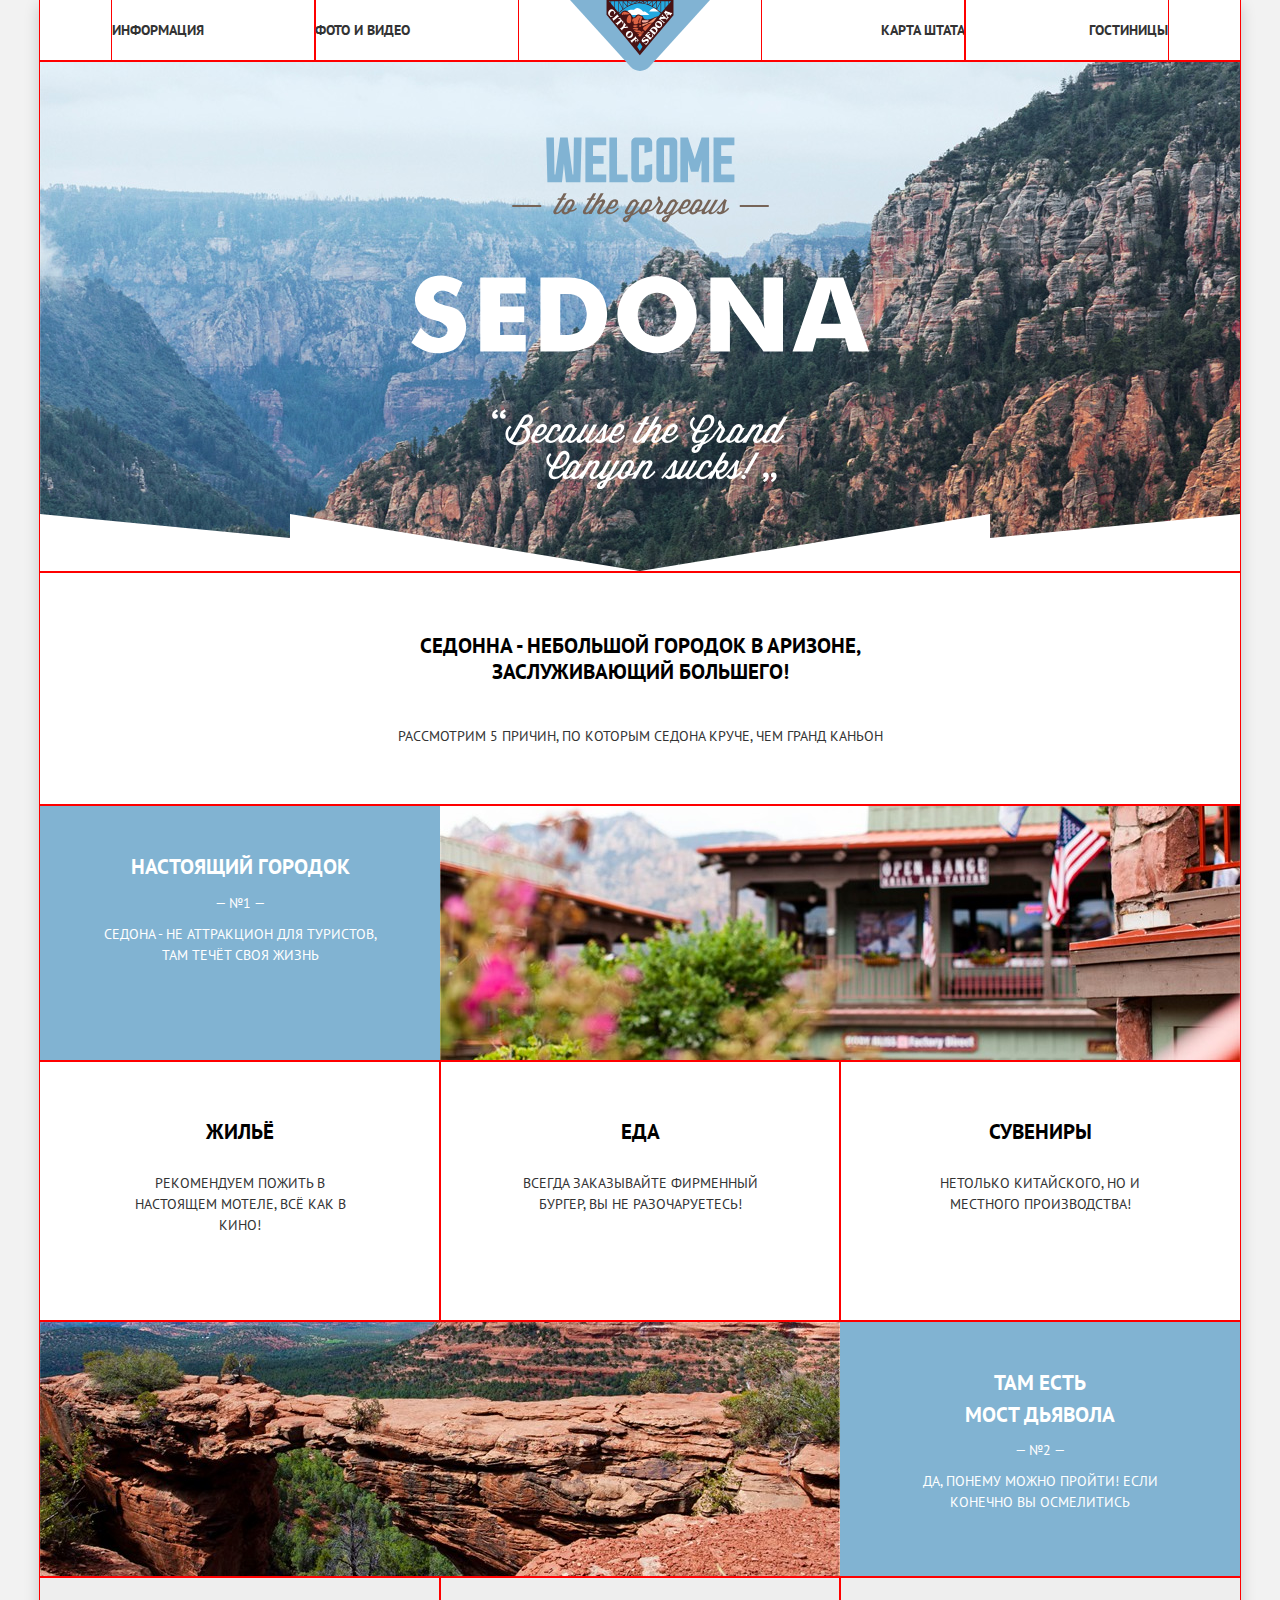
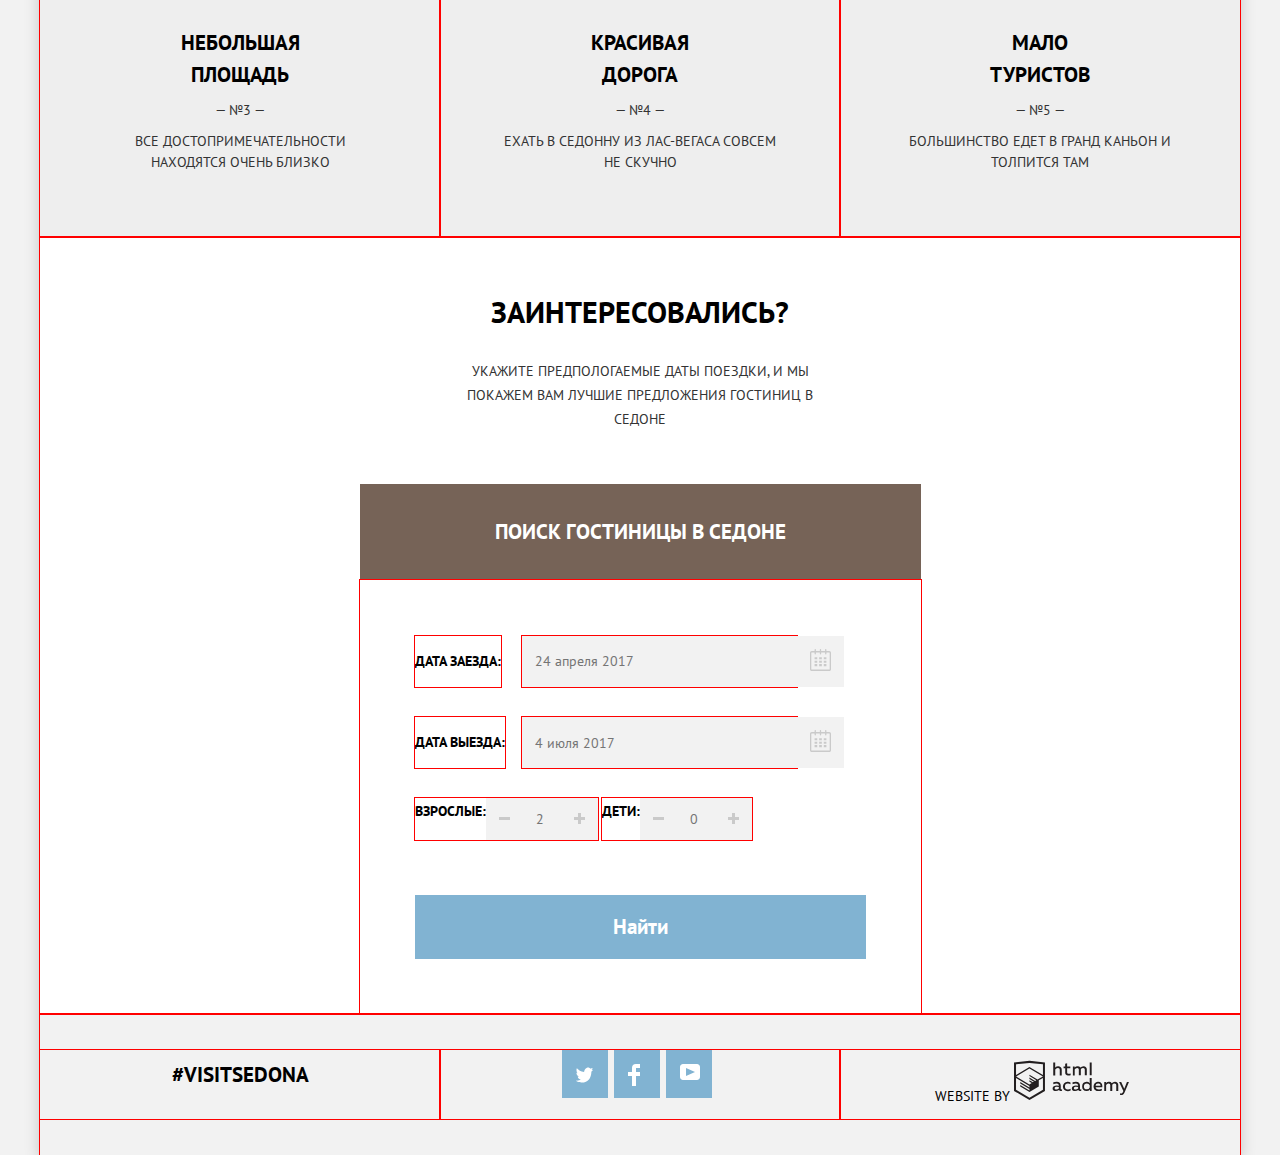
==== commit dae11659: "сделал" ====
--- a/index.html
+++ b/index.html
@@ -108,10 +108,10 @@
         <a href="hotel.html" class="scan">Поиск гостиницы в Седоне</a>
         <form action="https://echo.htmlacademy.ru" class="map__form outline" method="post">
           <p class="map__item">
-            <label for="arrival__date">
+            <label for="arrival__date" class="map__item-arrival__date outline">
               Дата заезда:
             </label>
-            <input id="arrival__date" type="text" name="arrival" placeholder="24 апреля 2017"
+              <input id="arrival__date" type="text" name="arrival" placeholder="24 апреля 2017"
               class="map__item__option outline">
             <button type="button" title="Поле для выбора">
               <svg xmlns="http://www.w3.org/2000/svg" width="21" height="22" viewBox="0 0 21 22">
@@ -123,8 +123,8 @@
             </button>
           </p>
           <p class="map__item">
-            <label for="departure__date">Дата выезда:</label>
-            <input id="departure__date" type="text" name="departure" placeholder="4 июля 2017"
+            <label for="departure__date" class="map__item-departure__date outline">Дата выезда:</label>
+              <input id="departure__date" type="text" name="departure" placeholder="4 июля 2017"
               class="map__item__option outline">
             <button type="button" title="Поле для выбора">
               <svg xmlns="http://www.w3.org/2000/svg" width="21" height="22" viewBox="0 0 21 22">
@@ -152,8 +152,8 @@
               </svg>
             </button>
           </p>
-          <p class="map__item child outline">
-            <label for="children">
+          <p class="map__item outline">
+            <label for="children" class="map__item-child">
               Дети:
             </label>
             <button type="button" title="Минус">
--- a/css/style.css
+++ b/css/style.css
@@ -213,7 +213,7 @@
 }
 
 .main-comfort-item__number {
-  margin: 10px;
+  margin: 0 0 10px;
 }
 
 .main-comfort-item__text {
@@ -238,7 +238,7 @@
   font-weight: bold;
   text-align: center;
   color: #000000;
-  margin: 0;
+  margin: 0 0 10px;
 }
 
 .main-comfort p {
@@ -395,9 +395,10 @@
 }
 
 .map__desc {
+  width: 396px;
   line-height: 1.71;
   text-align: center;
-  margin: 0 383px 52px;
+  margin: 0 auto 52px;
 }
 
 .map__item {
@@ -408,8 +409,18 @@
   margin: 30px 0 0;
 }
 
-.map__item label {
-  margin: 0 29px 0 0;
+.map__item-arrival__date {
+  margin: 0 21px 0 0;
+  padding: 12px 0;
+}
+
+.map__item-departure__date {
+  margin: 0 17px 0 0;
+  padding: 12px 0;
+}
+
+.map__item__gross {
+
 }
 
 .map__item__button {
@@ -542,11 +553,25 @@
   margin: 0 33px 0 0;
 }
 
+.option {
+  margin-left: auto;
+}
+
+.cursor {
+  display: flex;
+  list-style: none;
+  margin: 0;
+}
+
+.pointer__up {
+  margin: 0 12px 0 0;
+}
+
 .hotels__item {
   display: flex;
   flex-wrap: wrap;
   padding: 30px 72px;
-  border-bottom: 1px solid black;
+  border-bottom: 1px solid #e5e5e5;
 }
 
 .hotels__rate {
@@ -563,6 +588,13 @@
   background-size: 22px 17px;
 }
 
+.hide-text {
+  font-size: 0;
+  text-indent: 100%;
+  white-space: nowrap;
+  overflow: hidden;
+}
+
 .star-1 {
   width: 18px;
 }
@@ -584,8 +616,16 @@
 }
 
 .hotels__rate-text {
+  width: auto;
   color: #666666;
-  margin: 0;
+  padding: 5px 12px;
+  margin: 0;
+  background-color: #f2f2f2;
+}
+
+.hotels__desc {
+  display: flex;
+  width: 180px;
 }
 
 .hotels__type {
@@ -594,6 +634,7 @@
 
 .hotels__price {
   margin: 0;
+  margin-left: auto;
 }
 
 .map__item button {
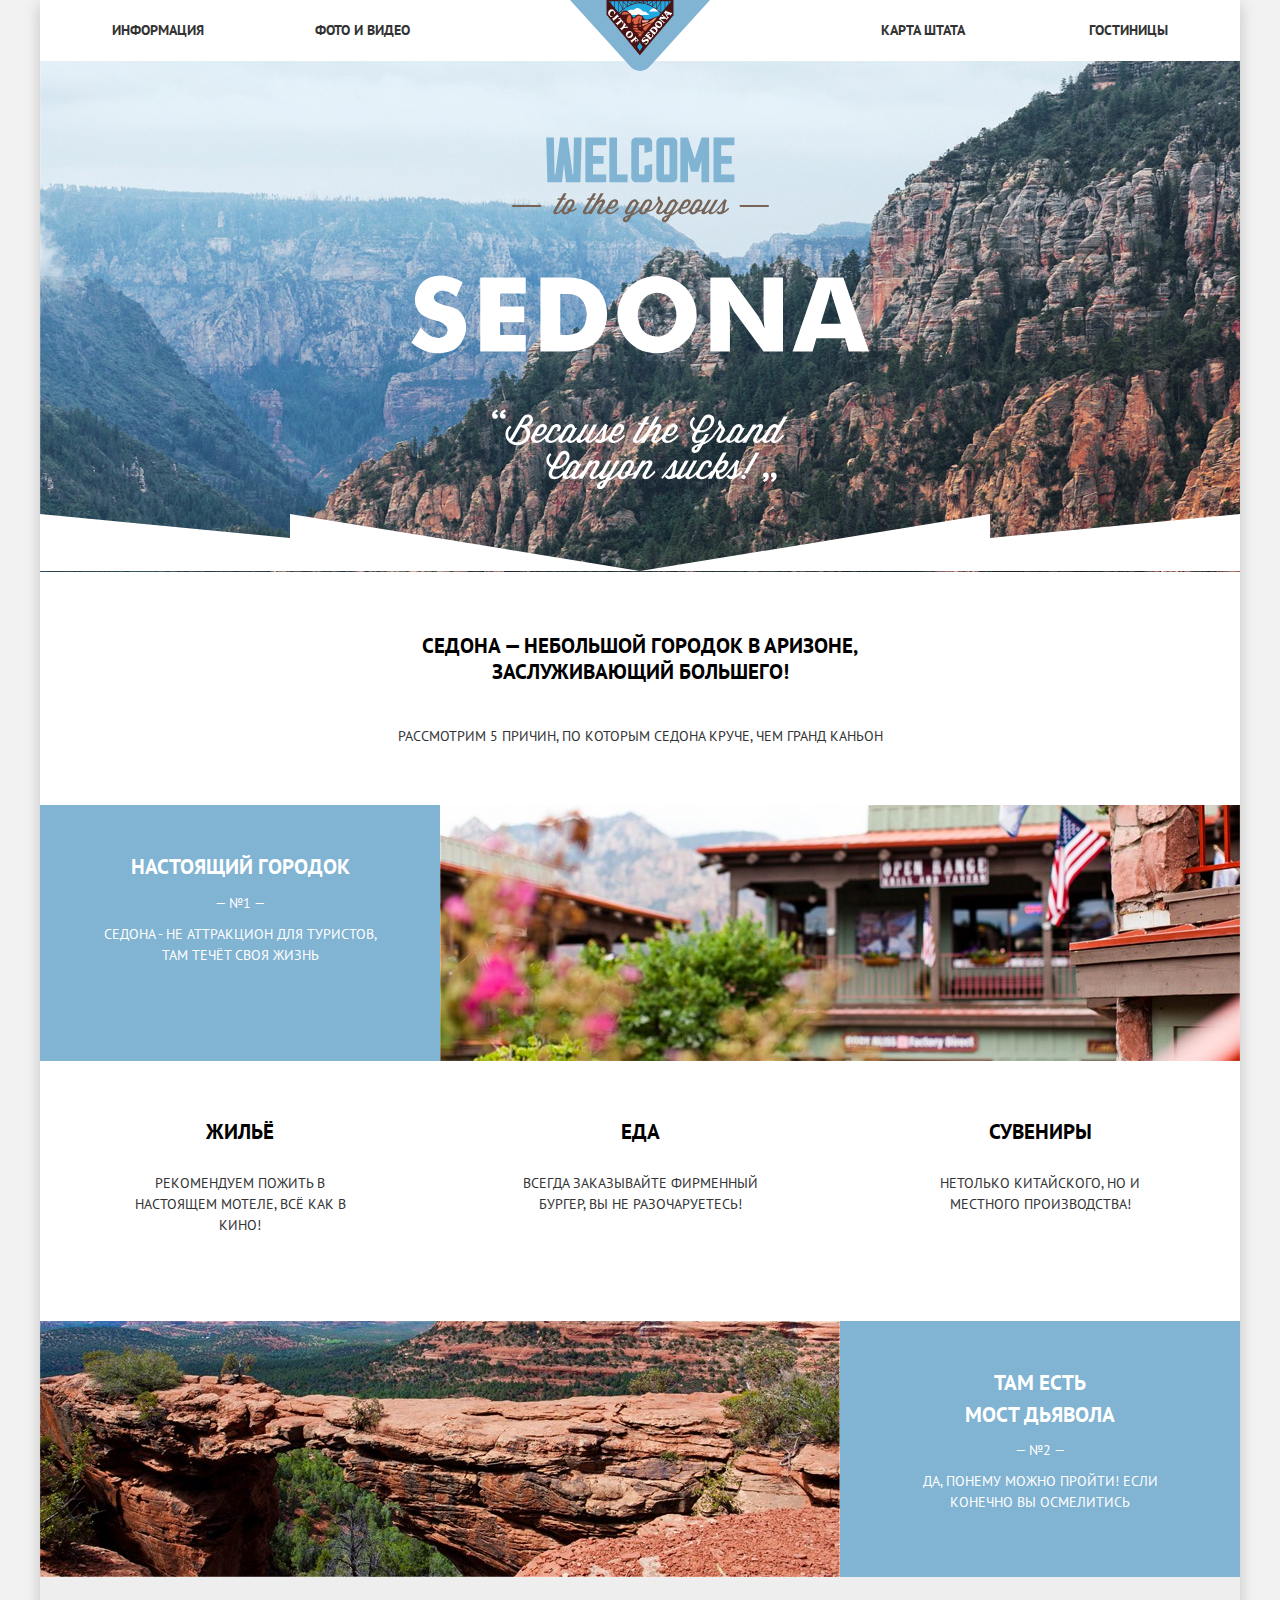
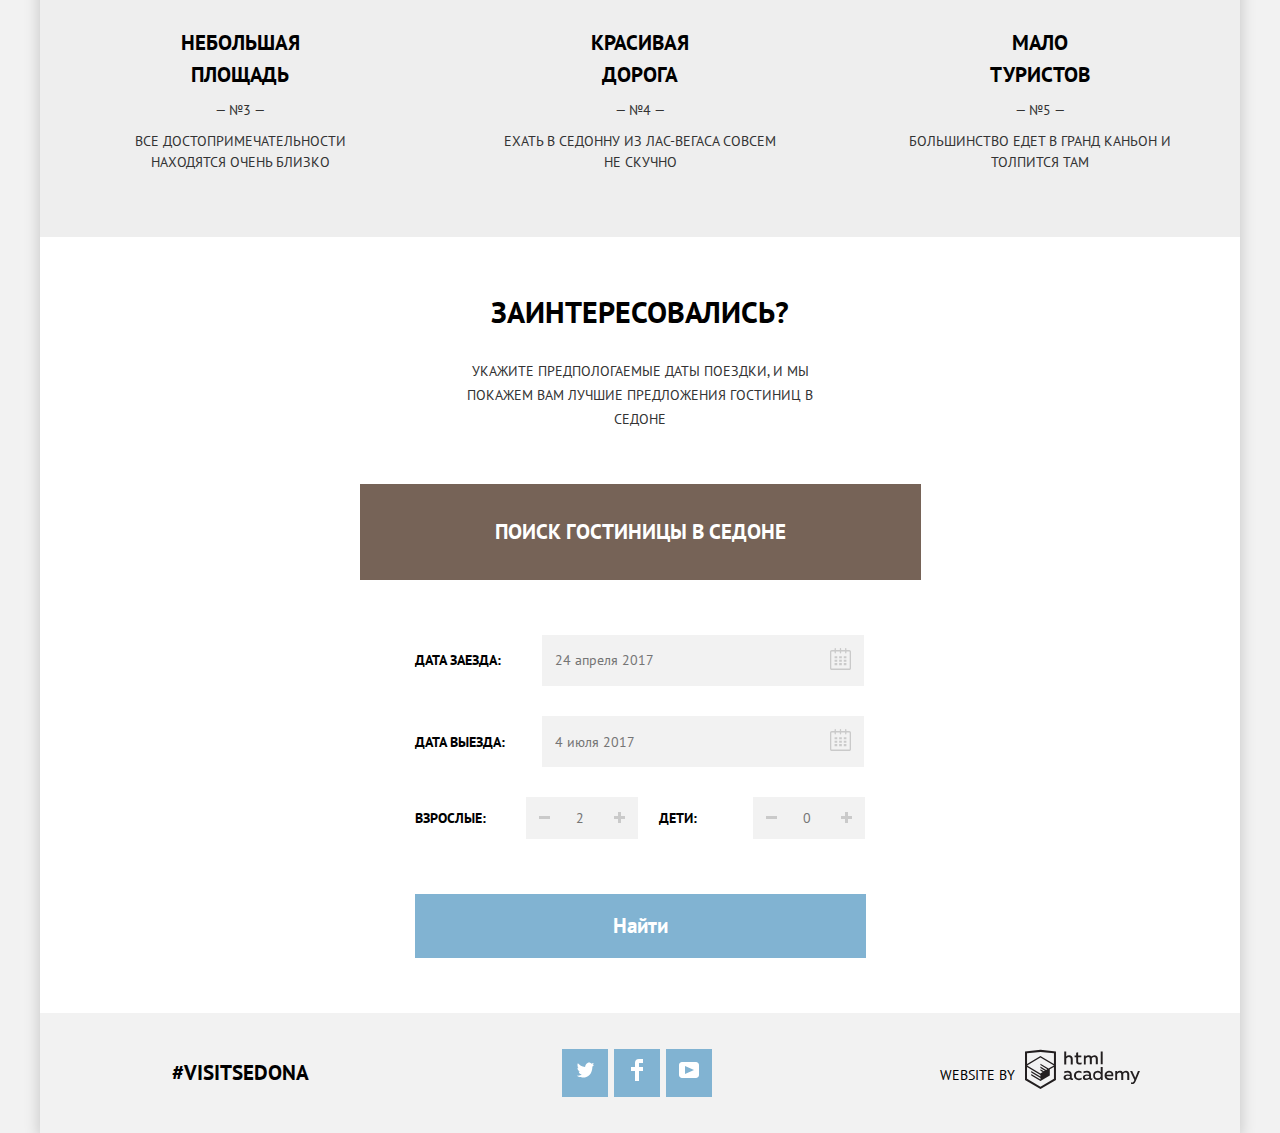
==== commit 3e647163: "Отправил на предзащиту" ====
--- a/index.html
+++ b/index.html
@@ -6,68 +6,68 @@
   <title>Главная</title>
   <link href="https://fonts.googleapis.com/css?family=PT+Sans:400,700&display=swap" rel="stylesheet">
   <link rel="stylesheet" href="css/normalize.css">
-  <link rel="stylesheet" href="css/style.css">
+  <link rel="stylesheet" href="css/style.min.css">
 </head>
 
 <body>
   <div class="container">
-    <header class="main-header outline">
+    <header class="main-header">
       <nav class="main-navigation">
         <a class="main-header-logo">
           <img src="img/logo-sedona.svg" width="140" height="71" alt="Логотип тур-агенства Седонна">
         </a>
         <ul class="site-navigation">
-          <li class="outline">
+          <li class="">
             <a href="info.html">Информация</a>
           </li>
-          <li class="outline">
+          <li class="">
             <a href="PhotoandVideo.html">Фото и Видео</a>
           </li>
-          <li class="outline">
+          <li class="">
             <a href="Statemap.html">Карта штата</a>
           </li>
-          <li class="outline">
+          <li class="">
             <a href="hotel.html">Гостиницы</a>
           </li>
         </ul>
       </nav>
     </header>
     <main>
-      <section class="legend outline">
+      <section class="legend">
         <img src="img/intro-welcome.svg" width="459" height="353" alt="Добро пожаловать">
       </section>
-      <section class="feature outline">
-        <p class="feature__title">Седонна - небольшой городок в Аризоне, заслуживающий большего!</p>
+      <section class="feature">
+        <p class="feature__title">Седона &mdash; небольшой городок в Аризоне, заслуживающий большего!</p>
         <p class="feature__text">Рассмотрим 5 причин, по которым Седона круче, чем Гранд Каньон</p>
       </section>
-      <section class="main-city main-city-right outline">
+      <section class="main-city main-city-right">
         <div class="main-photo">
           <img src="img/feature-picture.jpg" width="800" height="256" alt="Отель">
         </div>
-        <div class="main-sign outline">
+        <div class="main-sign">
           <h3>Настоящий городок</h3>
           <p class="main-sign__number">— №1 —</p>
           <p class="main-sign__text">Седона - не аттракцион для туристов, там течёт своя жизнь</p>
         </div>
       </section>
       <section class="features">
-        <ul class="features-list outline">
-          <li class="feature-home outline">
+        <ul class="features-list">
+          <li class="feature-home">
             <h3>Жильё</h3>
             <p>Рекомендуем пожить в настоящем мотеле, всё как в кино!</p>
           </li>
-          <li class="feature-food outline">
+          <li class="feature-food">
             <h3>Еда</h3>
             <p>Всегда заказывайте фирменный бургер, вы не разочаруетесь!</p>
           </li>
-          <li class="feature-souvenir outline">
+          <li class="feature-souvenir">
             <h3>Сувениры</h3>
             <p>Нетолько китайского, но и местного производства!
             </p>
           </li>
         </ul>
       </section>
-      <section class="main-city outline">
+      <section class="main-city">
         <div class="main-photo">
           <img src="img/layer-5.jpg" width="800" height="256" alt="Каньон">
         </div>
@@ -79,20 +79,20 @@
       </section>
       <section class="main-comfort">
         <h2 class="visually-hidden">Наши преимущества</h2>
-        <ul class="main-comfort-item outline">
-          <li class="outline">
+        <ul class="main-comfort-item">
+          <li class="">
             <h3 class="main-comfort-item__title">Небольшая<br> площадь
             </h3>
             <p class="main-comfort-item__number">— №3 —</p>
             <p class="main-comfort-item__text">все достопримечательности находятся очень близко</p>
           </li>
-          <li class="outline">
+          <li class="">
             <h3 class="main-comfort-item__title">Красивая<br> дорога
             </h3>
             <p class="main-comfort-item__number">— №4 —</p>
             <p class="main-comfort-item__text">Ехать в седонну из лас-вегаса совсем не скучно</p>
           </li>
-          <li class="outline">
+          <li class="">
             <h3 class="main-comfort-item__title">Мало<br> туристов
             </h3>
             <p class="main-comfort-item__number">— №5 —</p>
@@ -100,19 +100,17 @@
           </li>
         </ul>
       </section>
-      <section class="map outline">
+      <section class="map">
         <h2 class="visually-hidden">Поиск гостиниц</h2>
         <p class="map__title">Заинтересовались?</p>
         <p class="map__desc">Укажите предпологаемые даты поездки, и мы покажем вам лучшие предложения гостиниц в Седоне
         </p>
         <a href="hotel.html" class="scan">Поиск гостиницы в Седоне</a>
-        <form action="https://echo.htmlacademy.ru" class="map__form outline" method="post">
+        <form action="https://echo.htmlacademy.ru" class="map__form" method="post">
           <p class="map__item">
-            <label for="arrival__date" class="map__item-arrival__date outline">
-              Дата заезда:
-            </label>
+            <label for="arrival__date" class="map__item-residence">Дата заезда:</label>
               <input id="arrival__date" type="text" name="arrival" placeholder="24 апреля 2017"
-              class="map__item__option outline">
+              class="map__item__option">
             <button type="button" title="Поле для выбора">
               <svg xmlns="http://www.w3.org/2000/svg" width="21" height="22" viewBox="0 0 21 22">
                 <path fill="#cacaca"
@@ -123,9 +121,9 @@
             </button>
           </p>
           <p class="map__item">
-            <label for="departure__date" class="map__item-departure__date outline">Дата выезда:</label>
+            <label for="departure__date" class="map__item-residence">Дата выезда:</label>
               <input id="departure__date" type="text" name="departure" placeholder="4 июля 2017"
-              class="map__item__option outline">
+              class="map__item__option">
             <button type="button" title="Поле для выбора">
               <svg xmlns="http://www.w3.org/2000/svg" width="21" height="22" viewBox="0 0 21 22">
                 <path fill="#cacaca"
@@ -135,8 +133,8 @@
               </svg>
             </button>
           </p>
-          <p class="map__item outline">
-            <label for="grown" class="map__item__gross outline">
+          <p class="map__item people">
+            <label for="grown" class="map__item-resident">
               Взрослые:
             </label>
             <button type="button" title="Минус">
@@ -152,8 +150,8 @@
               </svg>
             </button>
           </p>
-          <p class="map__item outline">
-            <label for="children" class="map__item-child">
+          <p class="map__item people">
+            <label for="children" class="map__item-resident">
               Дети:
             </label>
             <button type="button" title="Минус">
@@ -173,11 +171,12 @@
         </form>
       </section>
     </main>
-    <footer class="main-footer outline">
-      <p class="main-footer-tag outline">#VISITSEDONA</p>
-      <ul class="footer-social outline">
+    <footer class="main-footer">
+      <p class="main-footer-tag">#VISITSEDONA</p>
+      <ul class="footer-social">
         <li>
           <a href="#" class="social-button">
+            <span class="visually-hidden">Твиттер</span>
             <svg xmlns="http://www.w3.org/2000/svg" xmlns:xlink="http://www.w3.org/1999/xlink" width="17" height="22"
               viewBox="0 0 17 15">
               <path fill="#FFF"
@@ -187,6 +186,7 @@
         </li>
         <li>
           <a href="#" class="social-button">
+              <span class="visually-hidden">Фейсбук</span>
             <svg xmlns="http://www.w3.org/2000/svg" width="12" height="22" viewBox="0 0 12 22">
               <path fill="#FFF" d="M12 4V0H8a4 4 0 0 0-4 4v4H0v4h4v10h4V12h4V8H8V4h4z" />
             </svg>
@@ -194,6 +194,7 @@
         </li>
         <li>
           <a href="#" class="social-button">
+              <span class="visually-hidden">Ютуб</span>
             <svg xmlns="http://www.w3.org/2000/svg" xmlns:xlink="http://www.w3.org/1999/xlink" width="20" height="16"
               viewBox="0 0 20 16">
               <path fill="#FFF"
@@ -202,9 +203,10 @@
           </a>
         </li>
       </ul>
-      <p class="footer-copyright outline">
+      <p class="footer-copyright">
         <b class="site">Website by</b>
         <a href="https://htmlacademy.ru/intensive/htmlcss">
+          <span class="visually-hidden">HTMLAcademy</span>
           <svg id="Layer_1" data-name="Layer 1" xmlns="http://www.w3.org/2000/svg" width="115" height="41" viewBox="0 0 108.08 36.85">
             <title>logo-htmlacademy-small1</title>
             <path
--- a/css/style.min.css
+++ b/css/style.min.css
@@ -0,0 +1 @@
+html{-webkit-box-sizing:border-box;box-sizing:border-box}*,::after,::before{-webkit-box-sizing:inherit;box-sizing:inherit}body{font-family:"PT Sans","Arial",sans-serif;font-weight:400;font-size:14px;line-height:1.5;text-transform:uppercase;color:#333;background-color:#f2f2f2}img{max-width:100%}a{color:inherit;text-decoration:none}.visually-hidden{position:absolute;width:1px;height:1px;margin:-1px;border:0;padding:0;clip:rect(0 0 0 0);overflow:hidden}.outline{outline:1px solid red}.container{width:1200px;margin:0 auto;background-color:#fff;-webkit-box-shadow:0 5px 15px 0 rgba(0,1,1,.2);box-shadow:0 5px 15px 0 rgba(0,1,1,.2)}.main-header{display:-webkit-box;display:-ms-flexbox;display:flex}.main-navigation{position:relative;width:100%}.main-header-logo{position:absolute;top:0;left:50%;-webkit-transform:translateX(-50%);-ms-transform:translateX(-50%);transform:translateX(-50%)}.site-navigation{display:-webkit-box;display:-ms-flexbox;display:flex;-ms-flex-wrap:wrap;flex-wrap:wrap;list-style:none;font-weight:700;margin:0;padding:0 72px}.site-navigation li{width:203px;padding-right:15px;padding-top:20px;padding-bottom:20px;word-break:break-all}.site-navigation li:nth-child(2n){margin-right:244px}.site-navigation li:nth-child(3n){text-align:right;padding-right:0}.site-navigation li:nth-child(4n){margin-right:0;text-align:right;padding-right:0;padding-left:15px}.site-navigation a[href]:hover{color:#81b3d2}.site-navigation a[href]:active{color:rgba(0,0,0,.3)}.site-navigation .active{color:#766357}.legend{text-align:center;min-height:508px;background-color:#5496bd;background-image:url(../img/intro-mask.svg),url(../img/background-photo.jpg);background-repeat:no-repeat;background-position:center calc(100% + 1px),center -80px;padding:76px}.feature{text-align:center;padding:61px 350px 56px}.feature__title{font-size:21px;font-weight:700;line-height:1.24;color:#000;margin:0 0 38px}.feature__text{line-height:1.86;margin:0}.main-city{display:-webkit-box;display:-ms-flexbox;display:flex}.main-city-right .main-photo{-webkit-box-ordinal-group:3;-ms-flex-order:2;order:2}.main-photo{width:800px}.main-photo img{display:block}.main-sign{width:400px;text-align:center;color:#fff;background-color:#81b3d2;padding:46px 60px 64px}.main-sign h3{font-size:21px;font-weight:700}.main-sign h3,.main-sign__number{margin:0 0 10px}.main-sign__text{margin:0}.features-list{display:-webkit-box;display:-ms-flexbox;display:flex;-ms-flex-wrap:wrap;flex-wrap:wrap;list-style:none;margin:0;padding:0}.features-list li{width:400px;padding:60px 74px 85px}.features h3,.main-comfort h3{font-size:21px;font-weight:700;color:#000}.features h3{line-height:1;text-align:center;margin:0 0 31px}.features p{text-align:center;margin:0}.main-comfort{background-color:#eee}.main-comfort-item__title{margin-bottom:10px}.main-comfort-item__number{margin:0 0 10px}.main-comfort-item__text{margin:0}.main-comfort-item{display:-webkit-box;display:-ms-flexbox;display:flex;-ms-flex-wrap:wrap;flex-wrap:wrap;list-style:none;margin:0;padding:0}.main-comfort-item li{width:400px;padding:50px 60px 64px}.main-comfort h3{margin:0 0 10px}.main-comfort h3,.main-comfort p{text-align:center}.detail,.reservation{font-weight:700;color:#fff}.detail{line-height:1.5;background-color:#81b3d2;padding:8px 17px}.detail:hover{background-color:#669ec0}.detail:active{color:rgba(255,255,255,.3);background-color:#5496bd}.reservation{background-color:#766357;padding:8px 16px}.reservation:hover{background-color:#604e43}.reservation:active{color:rgba(255,255,255,.3);background-color:#503e33}.catalog-navigation{font-size:12px;line-height:1.5;color:rgba(0,0,0,.3)}.catalog-navigation__item{color:#81b3d2;margin:0 33px 0 0}.catalog-navigation a[href]:hover,.hotels__title:hover{color:#81b3d2}.catalog-navigation a[href]:active{color:#000}.hotels__info{margin:0 528px 0 30px}.hotels__title{font-size:21px;font-weight:700;line-height:1.24;color:#000}.hotels__title:active{color:rgba(0,0,0,.3)}.hotels__buttons{margin:18px 0}.map__form,.scan{width:561px;margin-left:auto;margin-right:auto}.scan{display:block;text-align:center;font-weight:700;line-height:1.24;font-size:21px;color:#fff;background-color:#766357;padding:35px 134px}.scan:hover{background-color:#604e43}.scan:active{color:rgba(255,255,255,.3);background-color:#503e33}.map__form{padding:55px}.map__item__option{width:275px}.button{font-size:21px;font-weight:700;color:#fff;padding:20px 198px;margin:55px 0 0;border:0}.button:hover,.footer-social li:hover{background-color:#669ec0}.button:active{color:rgba(255,255,255,.3)}.button,.social-button{background-color:#81b3d2}.by__price{color:#81b3d2}.map{padding:57px 0 0}.map__title{font-size:30px;font-weight:700;line-height:1.2;color:#000;text-align:center;margin:0 0 30px}.map__desc{width:396px;line-height:1.71;text-align:center;margin:0 auto 52px}.map__item{display:-webkit-inline-box;display:-ms-inline-flexbox;display:inline-flex;font-weight:700;line-height:1.86;color:#000;margin:0 0 30px}.people,.services-infrastructure h2{margin:0}.map__item-residence,.map__item-resident{width:95px;display:-webkit-box;display:-ms-flexbox;display:flex;-webkit-box-align:center;-ms-flex-align:center;align-items:center;margin:0 32px 0 0}.map__item-resident{width:72px;-webkit-box-pack:center;-ms-flex-pack:center;justify-content:center;margin:0 39px 0 0}.main-footer{background-color:#f2f2f2;padding:36px 0;margin:0}.footer-social,.footer-social li,.main-footer,.main-footer-tag{display:-webkit-box;display:-ms-flexbox;display:flex}.footer-social{width:400px;-ms-flex-wrap:wrap;flex-wrap:wrap;margin:0;padding:0 122px}.footer-social li,.main-footer-tag{-webkit-box-align:center;-ms-flex-align:center;align-items:center;-webkit-box-pack:center;-ms-flex-pack:center;justify-content:center}.footer-social li{height:48px;background-color:#81b3d2;list-style:none;width:46px;margin:0 6px 0 0}.button:active,.footer-social li:active{background-color:#5496bd}.social-button path,.social-button:hover path{fill:#fff}.social-button:active path{fill:#88b6d1}.main-footer-tag{width:400px;font-size:21px;font-weight:700;line-height:1.24;color:#000;margin:0}.footer-copyright b,.main-footer-tag b{line-height:1.86;color:#000}.footer-copyright b{display:inline-block;vertical-align:10px;font-weight:400;margin:0 6px 0 0}.footer-copyright{width:400px;margin:0;text-align:center}.footer-copyright a path{fill:#231f20}.footer-copyright a:hover path{fill:#81b3d2}.footer-copyright a:active path{fill:#bdbbbc}.compare{display:-webkit-box;display:-ms-flexbox;display:flex;-ms-flex-wrap:wrap;flex-wrap:wrap;padding:32px 73px}.compare h2{margin:0 49px 0 0}.compare p{margin:0 40px 0 0}.hotels__list{list-style:none;padding:0;margin-top:0}.catalog-navigation{display:-webkit-box;display:-ms-flexbox;display:flex;-ms-flex-wrap:wrap;flex-wrap:wrap;list-style:none;margin:0;padding:0}.catalog-navigation li{margin:0 33px 0 0}.option{margin-left:auto}.cursor{display:-webkit-box;display:-ms-flexbox;display:flex;list-style:none;margin:0}.pointer__up{margin:0 12px 0 0}.hotels__item{display:-webkit-box;display:-ms-flexbox;display:flex;-ms-flex-wrap:wrap;flex-wrap:wrap;padding:30px 72px;border-bottom:1px solid #e5e5e5}.hotels__rate{width:108px;text-align:right;margin-left:0}.hotels__rate-star{display:inline-block;height:17px;margin:0 0 52px;background-image:url(../img/star.svg);background-size:22px 17px}.star-1{width:18px}.star-2{width:41px}.star-3{width:64px}.star-4{width:87px}.star-5{width:110px}.hotels__rate-text{width:auto;color:#666;padding:5px 12px;margin:0;background-color:#f2f2f2}.hotels__desc{display:-webkit-box;display:-ms-flexbox;display:flex;width:180px}.hotels__type{margin:0}.hotels__price{margin:0 0 0 auto}.map__item button,.map__item input{margin:0;padding:13px;border:0;background-color:#f2f2f2}.minus image{width:21px;height:21px}.map__item button path,.pointer__up path{fill:#cacaca}.map__item button:hover path,.pointer__up:hover path{fill:#000}.map__item button:active path,.pointer__down path,.pointer__up:active path{fill:#81b3d2}.map__item input:hover{background-color:#ebebeb}.map__item input:focus{background-color:#fff}.child{padding:0 0 0 51px}.number{width:38px}.pointer{width:11px;height:10px}.pointer__down:hover path{fill:#000}.pointer__down:active path{fill:#81b3d2}.children{margin:0 0 0 39px}
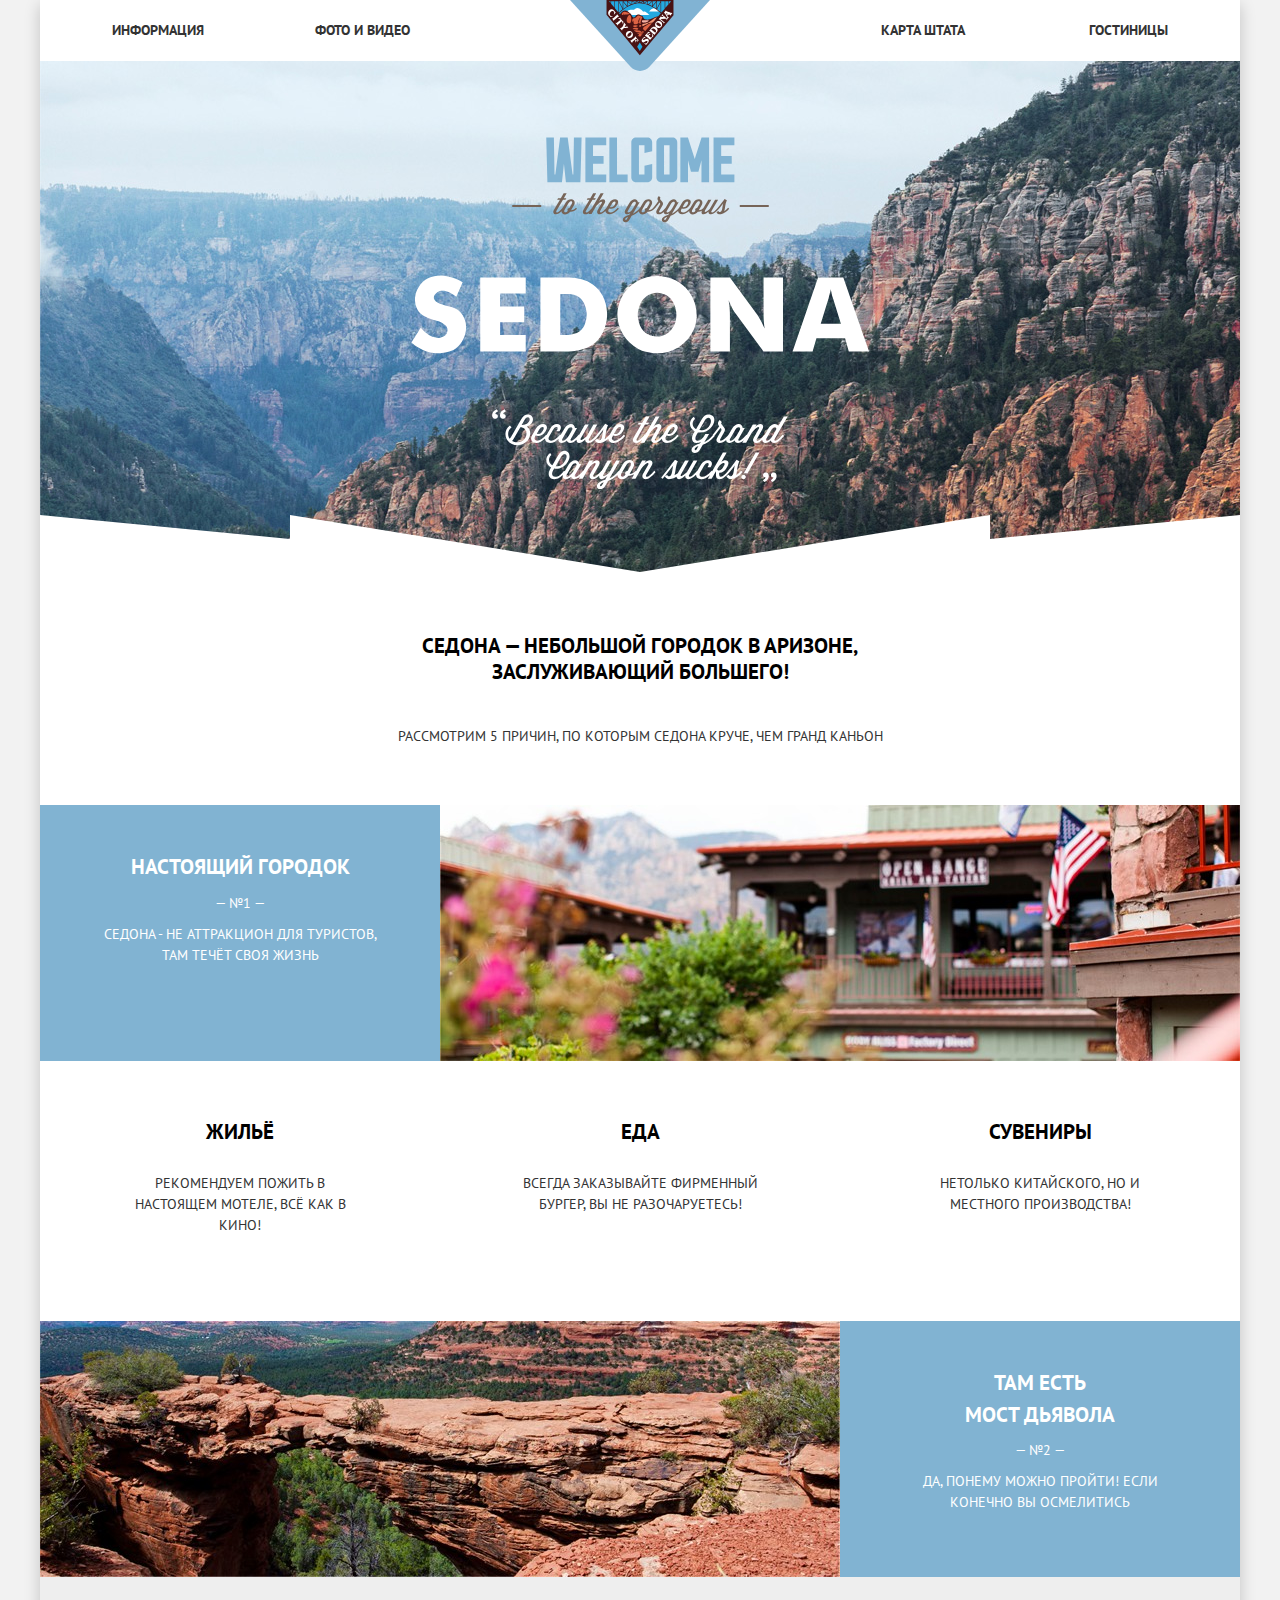
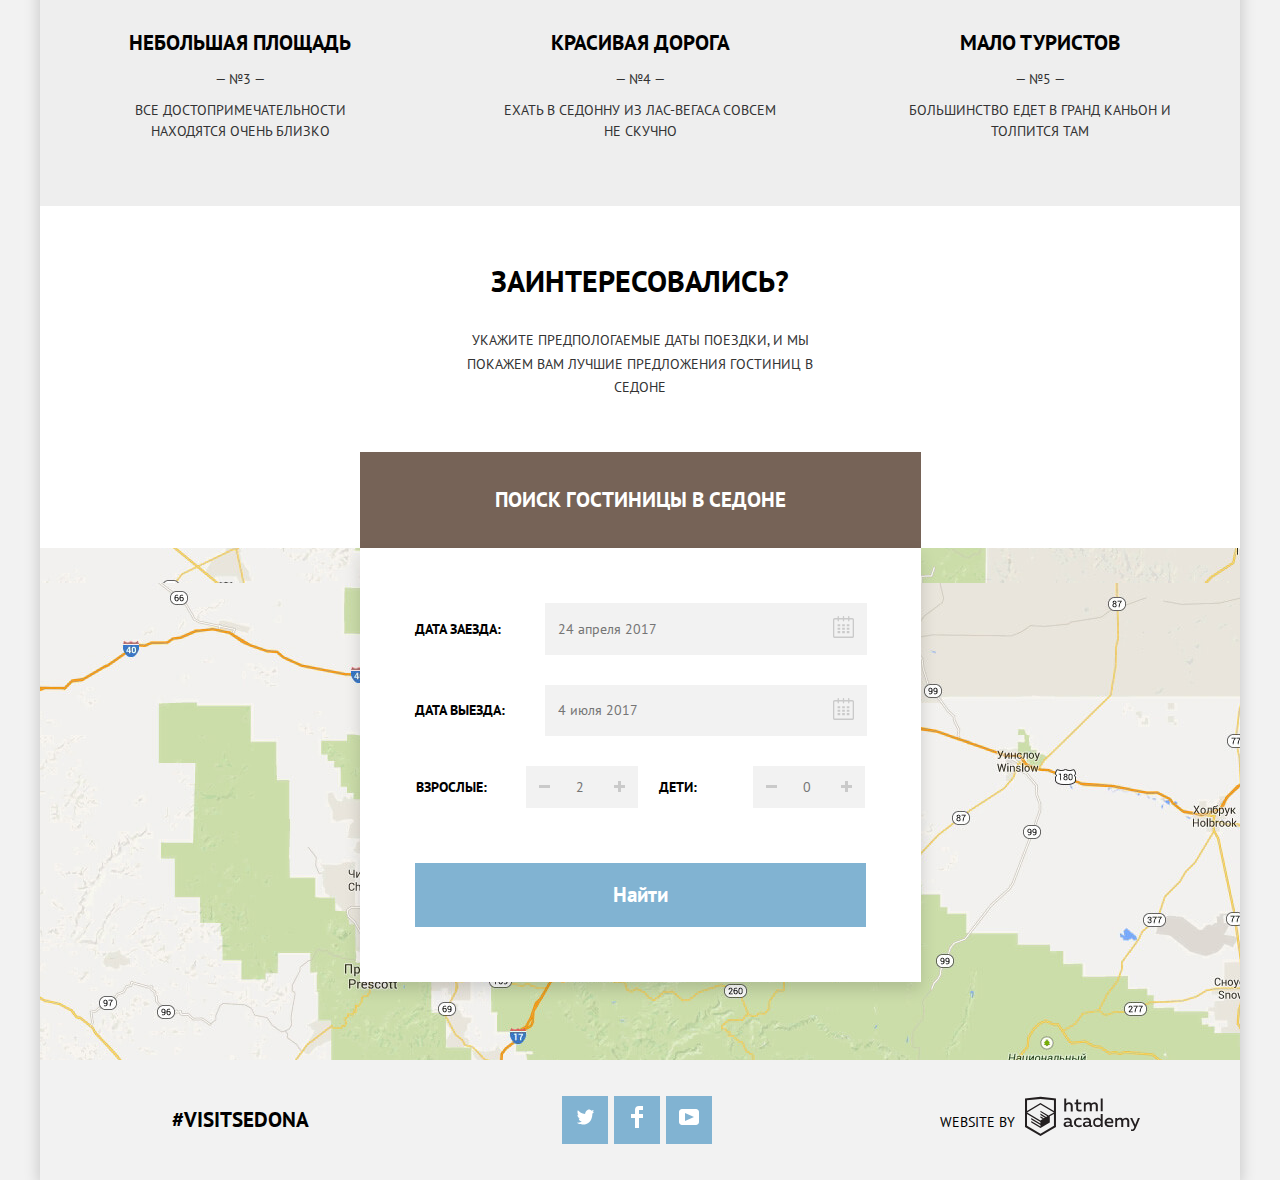
==== commit 257d4bb6: "Создал фильтр" ====
--- a/index.html
+++ b/index.html
@@ -6,7 +6,7 @@
   <title>Главная</title>
   <link href="https://fonts.googleapis.com/css?family=PT+Sans:400,700&display=swap" rel="stylesheet">
   <link rel="stylesheet" href="css/normalize.css">
-  <link rel="stylesheet" href="css/style.min.css">
+  <link rel="stylesheet" href="css/style.css">
 </head>
 
 <body>
@@ -81,19 +81,19 @@
         <h2 class="visually-hidden">Наши преимущества</h2>
         <ul class="main-comfort-item">
           <li class="">
-            <h3 class="main-comfort-item__title">Небольшая<br> площадь
+            <h3 class="main-comfort-item__title">Небольшая площадь
             </h3>
             <p class="main-comfort-item__number">— №3 —</p>
             <p class="main-comfort-item__text">все достопримечательности находятся очень близко</p>
           </li>
           <li class="">
-            <h3 class="main-comfort-item__title">Красивая<br> дорога
+            <h3 class="main-comfort-item__title">Красивая дорога
             </h3>
             <p class="main-comfort-item__number">— №4 —</p>
             <p class="main-comfort-item__text">Ехать в седонну из лас-вегаса совсем не скучно</p>
           </li>
           <li class="">
-            <h3 class="main-comfort-item__title">Мало<br> туристов
+            <h3 class="main-comfort-item__title">Мало туристов
             </h3>
             <p class="main-comfort-item__number">— №5 —</p>
             <p class="main-comfort-item__text">Большинство едет в гранд каньон и толпится там</p>
@@ -106,69 +106,71 @@
         <p class="map__desc">Укажите предпологаемые даты поездки, и мы покажем вам лучшие предложения гостиниц в Седоне
         </p>
         <a href="hotel.html" class="scan">Поиск гостиницы в Седоне</a>
-        <form action="https://echo.htmlacademy.ru" class="map__form" method="post">
-          <p class="map__item">
-            <label for="arrival__date" class="map__item-residence">Дата заезда:</label>
-              <input id="arrival__date" type="text" name="arrival" placeholder="24 апреля 2017"
-              class="map__item__option">
-            <button type="button" title="Поле для выбора">
-              <svg xmlns="http://www.w3.org/2000/svg" width="21" height="22" viewBox="0 0 21 22">
-                <path fill="#cacaca"
-                  d="M19.251 2.025h-2.845V.648c0-.381-.294-.689-.656-.689-.363 0-.656.308-.656.689v1.377h-3.938V.648c0-.381-.294-.689-.655-.689-.363 0-.657.308-.657.689v1.377H5.906V.648c0-.381-.294-.689-.656-.689-.363 0-.657.308-.657.689v1.377H1.75C.784 2.025 0 2.847 0 3.862v16.302C0 21.179.784 22 1.75 22h17.501c.966 0 1.749-.821 1.749-1.836V3.862c0-1.015-.783-1.837-1.749-1.837zm.437 18.139a.448.448 0 0 1-.437.459H1.75a.45.45 0 0 1-.438-.459V3.862a.45.45 0 0 1 .438-.459h2.844v1.378c0 .381.294.689.657.689.362 0 .656-.308.656-.689V3.403h3.938v1.378c0 .381.294.689.657.689.361 0 .655-.308.655-.689V3.403h3.938v1.378c0 .381.293.689.656.689.362 0 .656-.308.656-.689V3.403h2.845c.241 0 .437.206.437.459v16.302z" />
-                <path fill="#cacaca"
-                  d="M4.594 8.225h2.625v2.066H4.594zM4.594 11.668h2.625v2.067H4.594zM4.594 15.112h2.625v2.066H4.594zM9.188 15.112h2.625v2.066H9.188zM9.188 11.668h2.625v2.067H9.188zM9.188 8.225h2.625v2.066H9.188zM13.781 15.112h2.625v2.066h-2.625zM13.781 11.668h2.625v2.067h-2.625zM13.781 8.225h2.625v2.066h-2.625z" />
-              </svg>
-            </button>
-          </p>
-          <p class="map__item">
-            <label for="departure__date" class="map__item-residence">Дата выезда:</label>
-              <input id="departure__date" type="text" name="departure" placeholder="4 июля 2017"
-              class="map__item__option">
-            <button type="button" title="Поле для выбора">
-              <svg xmlns="http://www.w3.org/2000/svg" width="21" height="22" viewBox="0 0 21 22">
-                <path fill="#cacaca"
-                  d="M19.251 2.025h-2.845V.648c0-.381-.294-.689-.656-.689-.363 0-.656.308-.656.689v1.377h-3.938V.648c0-.381-.294-.689-.655-.689-.363 0-.657.308-.657.689v1.377H5.906V.648c0-.381-.294-.689-.656-.689-.363 0-.657.308-.657.689v1.377H1.75C.784 2.025 0 2.847 0 3.862v16.302C0 21.179.784 22 1.75 22h17.501c.966 0 1.749-.821 1.749-1.836V3.862c0-1.015-.783-1.837-1.749-1.837zm.437 18.139a.448.448 0 0 1-.437.459H1.75a.45.45 0 0 1-.438-.459V3.862a.45.45 0 0 1 .438-.459h2.844v1.378c0 .381.294.689.657.689.362 0 .656-.308.656-.689V3.403h3.938v1.378c0 .381.294.689.657.689.361 0 .655-.308.655-.689V3.403h3.938v1.378c0 .381.293.689.656.689.362 0 .656-.308.656-.689V3.403h2.845c.241 0 .437.206.437.459v16.302z" />
-                <path fill="#cacaca"
-                  d="M4.594 8.225h2.625v2.066H4.594zM4.594 11.668h2.625v2.067H4.594zM4.594 15.112h2.625v2.066H4.594zM9.188 15.112h2.625v2.066H9.188zM9.188 11.668h2.625v2.067H9.188zM9.188 8.225h2.625v2.066H9.188zM13.781 15.112h2.625v2.066h-2.625zM13.781 11.668h2.625v2.067h-2.625zM13.781 8.225h2.625v2.066h-2.625z" />
-              </svg>
-            </button>
-          </p>
-          <p class="map__item people">
-            <label for="grown" class="map__item-resident">
-              Взрослые:
-            </label>
-            <button type="button" title="Минус">
-              <svg xmlns="http://www.w3.org/2000/svg" width="11" height="11">
-                <path fill="#cacaca" d="M0 4h11v3H0z"></path>
-              </svg>
-            </button>
-            <input id="grown" type="text" name="grown" placeholder="2" class="number">
-            <button type="button" title="Плюс" class="map__item__button" class="plus">
-              <svg xmlns="http://www.w3.org/2000/svg" width="11" height="11">
-                <path fill="#cacaca" d="M0 4h11v3H0z"></path>
-                <path transform="matrix(0 -1 1 0 0 11)" class="st0" fill="#cacaca" d="M0 4h11v3H0z"></path>
-              </svg>
-            </button>
-          </p>
-          <p class="map__item people">
-            <label for="children" class="map__item-resident">
-              Дети:
-            </label>
-            <button type="button" title="Минус">
-              <svg xmlns="http://www.w3.org/2000/svg" width="11" height="11">
-                <path fill="#cacaca" d="M0 4h11v3H0z"></path>
-              </svg>
-            </button>
-            <input id="children" type="text" name="children" placeholder="0" class="number">
-            <button type="button" title="Плюс" class="map__item__button" class="plus">
-              <svg xmlns="http://www.w3.org/2000/svg" width="11" height="11">
-                <path fill="#cacaca" d="M0 4h11v3H0z"></path>
-                <path transform="matrix(0 -1 1 0 0 11)" class="st0" fill="#cacaca" d="M0 4h11v3H0z"></path>
-              </svg>
-            </button>
-          </p>
-          <button class="button" type="submit">Найти</button>
-        </form>
+        <div class="map__image">
+          <form action="https://echo.htmlacademy.ru" class="map__form" method="post">
+            <p class="map__item">
+              <label for="arrival__date" class="map__item-residence">Дата заезда:</label>
+                <input id="arrival__date" type="text" name="arrival" placeholder="24 апреля 2017"
+                class="map__item__option">
+              <button type="button" title="Поле для выбора">
+                <svg xmlns="http://www.w3.org/2000/svg" width="21" height="22" viewBox="0 0 21 22">
+                  <path fill="#cacaca"
+                    d="M19.251 2.025h-2.845V.648c0-.381-.294-.689-.656-.689-.363 0-.656.308-.656.689v1.377h-3.938V.648c0-.381-.294-.689-.655-.689-.363 0-.657.308-.657.689v1.377H5.906V.648c0-.381-.294-.689-.656-.689-.363 0-.657.308-.657.689v1.377H1.75C.784 2.025 0 2.847 0 3.862v16.302C0 21.179.784 22 1.75 22h17.501c.966 0 1.749-.821 1.749-1.836V3.862c0-1.015-.783-1.837-1.749-1.837zm.437 18.139a.448.448 0 0 1-.437.459H1.75a.45.45 0 0 1-.438-.459V3.862a.45.45 0 0 1 .438-.459h2.844v1.378c0 .381.294.689.657.689.362 0 .656-.308.656-.689V3.403h3.938v1.378c0 .381.294.689.657.689.361 0 .655-.308.655-.689V3.403h3.938v1.378c0 .381.293.689.656.689.362 0 .656-.308.656-.689V3.403h2.845c.241 0 .437.206.437.459v16.302z" />
+                  <path fill="#cacaca"
+                    d="M4.594 8.225h2.625v2.066H4.594zM4.594 11.668h2.625v2.067H4.594zM4.594 15.112h2.625v2.066H4.594zM9.188 15.112h2.625v2.066H9.188zM9.188 11.668h2.625v2.067H9.188zM9.188 8.225h2.625v2.066H9.188zM13.781 15.112h2.625v2.066h-2.625zM13.781 11.668h2.625v2.067h-2.625zM13.781 8.225h2.625v2.066h-2.625z" />
+                </svg>
+              </button>
+            </p>
+            <p class="map__item">
+              <label for="departure__date" class="map__item-residence">Дата выезда:</label>
+                <input id="departure__date" type="text" name="departure" placeholder="4 июля 2017"
+                class="map__item__option">
+              <button type="button" title="Поле для выбора">
+                <svg xmlns="http://www.w3.org/2000/svg" width="21" height="22" viewBox="0 0 21 22">
+                  <path fill="#cacaca"
+                    d="M19.251 2.025h-2.845V.648c0-.381-.294-.689-.656-.689-.363 0-.656.308-.656.689v1.377h-3.938V.648c0-.381-.294-.689-.655-.689-.363 0-.657.308-.657.689v1.377H5.906V.648c0-.381-.294-.689-.656-.689-.363 0-.657.308-.657.689v1.377H1.75C.784 2.025 0 2.847 0 3.862v16.302C0 21.179.784 22 1.75 22h17.501c.966 0 1.749-.821 1.749-1.836V3.862c0-1.015-.783-1.837-1.749-1.837zm.437 18.139a.448.448 0 0 1-.437.459H1.75a.45.45 0 0 1-.438-.459V3.862a.45.45 0 0 1 .438-.459h2.844v1.378c0 .381.294.689.657.689.362 0 .656-.308.656-.689V3.403h3.938v1.378c0 .381.294.689.657.689.361 0 .655-.308.655-.689V3.403h3.938v1.378c0 .381.293.689.656.689.362 0 .656-.308.656-.689V3.403h2.845c.241 0 .437.206.437.459v16.302z" />
+                  <path fill="#cacaca"
+                    d="M4.594 8.225h2.625v2.066H4.594zM4.594 11.668h2.625v2.067H4.594zM4.594 15.112h2.625v2.066H4.594zM9.188 15.112h2.625v2.066H9.188zM9.188 11.668h2.625v2.067H9.188zM9.188 8.225h2.625v2.066H9.188zM13.781 15.112h2.625v2.066h-2.625zM13.781 11.668h2.625v2.067h-2.625zM13.781 8.225h2.625v2.066h-2.625z" />
+                </svg>
+              </button>
+            </p>
+            <p class="map__item people">
+              <label for="grown" class="map__item-resident">
+                Взрослые:
+              </label>
+              <button type="button" title="Минус">
+                <svg xmlns="http://www.w3.org/2000/svg" width="11" height="11">
+                  <path fill="#cacaca" d="M0 4h11v3H0z"></path>
+                </svg>
+              </button>
+              <input id="grown" type="text" name="grown" placeholder="2" class="number">
+              <button type="button" title="Плюс" class="map__item__button plus">
+                <svg xmlns="http://www.w3.org/2000/svg" width="11" height="11">
+                  <path fill="#cacaca" d="M0 4h11v3H0z"></path>
+                  <path transform="matrix(0 -1 1 0 0 11)" class="st0" fill="#cacaca" d="M0 4h11v3H0z"></path>
+                </svg>
+              </button>
+            </p>
+            <p class="map__item people">
+              <label for="children" class="map__item-resident">
+                Дети:
+              </label>
+              <button type="button" title="Минус">
+                <svg xmlns="http://www.w3.org/2000/svg" width="11" height="11">
+                  <path fill="#cacaca" d="M0 4h11v3H0z"></path>
+                </svg>
+              </button>
+              <input id="children" type="text" name="children" placeholder="0" class="number">
+              <button type="button" title="Плюс" class="map__item__button plus">
+                <svg xmlns="http://www.w3.org/2000/svg" width="11" height="11">
+                  <path fill="#cacaca" d="M0 4h11v3H0z"></path>
+                  <path transform="matrix(0 -1 1 0 0 11)" class="st0" fill="#cacaca" d="M0 4h11v3H0z"></path>
+                </svg>
+              </button>
+            </p>
+            <button class="button" type="submit">Найти</button>
+          </form>
+        </div>
       </section>
     </main>
     <footer class="main-footer">
--- a/css/style.css
+++ b/css/style.css
@@ -0,0 +1,851 @@
+html {
+  box-sizing: border-box;
+}
+
+*, *::before, *::after {
+  box-sizing: inherit;
+}
+
+body {
+  font-family: "PT Sans", "Arial", sans-serif;
+  font-weight: 400;
+  font-size: 14px;
+  line-height: 1.5;
+  text-transform: uppercase;
+  color: #333333;
+  background-color: #f2f2f2;
+}
+
+img {
+  max-width: 100%;
+}
+
+a {
+  color: inherit;
+  text-decoration: none;
+}
+
+.visually-hidden {
+  position: absolute;
+  width: 1px;
+  height: 1px;
+  margin: -1px;
+  border: 0;
+  padding: 0;
+  clip: rect(0 0 0 0);
+  overflow: hidden;
+}
+
+.outline {
+  outline: 1px solid red;
+}
+
+.container {
+  width: 1200px;
+  margin: 0 auto;
+  background-color: #ffffff;
+  box-shadow: 0px 5px 15px 0 rgba(0, 1, 1, 0.2);
+}
+
+.main-header {
+  display: flex;
+}
+
+.main-navigation {
+  position: relative;
+  width: 100%;
+}
+
+.main-header-logo {
+  position: absolute;
+  top: 0;
+  left: 50%;
+  transform: translateX(-50%);
+}
+
+.site-navigation {
+  display: flex;
+  flex-wrap: wrap;
+  list-style: none;
+  font-weight: bold;
+  margin: 0;
+  padding: 0 72px;
+}
+
+.site-navigation li {
+  width: 203px;
+  padding-right: 15px;
+  padding-top: 20px;
+  padding-bottom: 20px;
+  word-break: break-all;
+}
+
+.site-navigation li:nth-child(2n) {
+  margin-right: 244px;
+}
+
+.site-navigation li:nth-child(3n) {
+  text-align: right;
+  padding-right: 0;
+}
+
+.site-navigation li:nth-child(4n) {
+  margin-right: 0;
+  text-align: right;
+  padding-right: 0;
+  padding-left: 15px;
+}
+
+.site-navigation a[href]:hover {
+  color: #81b3d2;
+}
+
+.site-navigation a[href]:active {
+  color: rgba(0, 0, 0, 0.3);
+}
+
+.site-navigation .active {
+  color: #766357;
+}
+
+.legend {
+  text-align: center;
+  min-height: 508px;
+  background-color: #5496bd;
+  background-image: url("../img/intro-mask.svg"), url("../img/background-photo.jpg");
+  background-repeat: no-repeat;
+  background-position: center calc(100% + 2px), center -80px;
+  padding: 76px;
+}
+
+.feature {
+  text-align: center;
+  padding-top: 61px;
+  padding-bottom: 56px;
+  padding-left: 350px;
+  padding-right: 350px;
+}
+
+.feature__title {
+  font-size: 21px;
+  font-weight: bold;
+  line-height: 1.24;
+  color: #000000;
+  margin: 0 0 38px;
+}
+
+.feature__text {
+  line-height: 1.86;
+  margin: 0;
+}
+
+.main-city {
+  display: flex;
+}
+
+.main-city-right .main-photo {
+  order: 2;
+}
+
+.main-photo {
+  width: 800px;
+}
+
+.main-photo img {
+  display: block;
+}
+
+.main-sign {
+  width: 400px;
+  text-align: center;
+  color: #ffffff;
+  background-color: #81b3d2;
+  padding: 46px 60px 64px;
+}
+
+.main-sign h3 {
+  font-size: 21px;
+  font-weight: bold;
+  margin: 0 0 10px;
+}
+
+.main-sign__number {
+  margin: 0 0 10px;
+}
+
+.main-sign__text {
+  margin: 0;
+}
+
+.features-list {
+  display: flex;
+  flex-wrap: wrap;
+  list-style: none;
+  margin: 0;
+  padding: 0;
+}
+
+.features-list li {
+  width: 400px;
+  padding: 60px 74px 85px;
+}
+
+.features h3 {
+  font-size: 21px;
+  font-weight: bold;
+  line-height: 1;
+  text-align: center;
+  color: #000000;
+  margin: 0 0 31px;
+}
+
+.features p {
+  text-align: center;
+  margin: 0;
+}
+
+.main-comfort {
+  background-color: #eeeeee;
+}
+
+.main-comfort-item__title {
+  margin-bottom: 10px;
+}
+
+.main-comfort-item__number {
+  margin: 0 0 10px;
+}
+
+.main-comfort-item__text {
+  margin: 0;
+}
+
+.main-comfort-item {
+  display: flex;
+  flex-wrap: wrap;
+  list-style: none;
+  margin: 0;
+  padding: 0;
+}
+
+.main-comfort-item li {
+  width: 400px;
+  padding: 50px 60px 64px;
+}
+
+.main-comfort h3 {
+  font-size: 21px;
+  font-weight: bold;
+  text-align: center;
+  color: #000000;
+  margin: 0 0 10px;
+}
+
+.main-comfort p {
+  text-align: center;
+}
+
+.detail {
+  font-weight: bold;
+  line-height: 1.5;
+  color: #ffffff;
+  background-color: #81b3d2;
+  padding: 8px 17px;
+}
+
+.detail:hover {
+  background-color: #669ec0;
+}
+
+.detail:active {
+  color: rgba(255, 255, 255, 0.3);
+  background-color: #5496bd;
+}
+
+.reservation {
+  font-weight: bold;
+  color: #ffffff;
+  background-color: #766357;
+  padding: 8px 16px;
+}
+
+.reservation:hover {
+  background-color: #604e43;
+}
+
+.reservation:active {
+  color: rgba(255, 255, 255, 0.3);
+  background-color: #503e33;
+}
+
+.catalog-navigation {
+  font-size: 12px;
+  line-height: 1.5;
+  color: rgba(0, 0, 0, 0.3);
+}
+
+.catalog-navigation__item {
+  color: #81b3d2;
+  margin: 0 33px 0 0;
+}
+
+.catalog-navigation a[href]:hover {
+  color: #81b3d2;
+}
+
+.catalog-navigation a[href]:active {
+  color: #000000;
+}
+
+.hotels__info {
+  margin: 0 528px 0 30px;
+}
+
+.hotels__title {
+  font-size: 21px;
+  font-weight: bold;
+  line-height: 1.24;
+  color: #000000;
+}
+
+.hotels__title:hover {
+  color: #81b3d2;
+}
+
+.hotels__title:active {
+  color: rgba(0, 0, 0, 0.3);
+}
+
+.hotels__buttons {
+  margin: 18px 0;
+}
+
+.scan {
+  display: block;
+  width: 561px;
+  text-align: center;
+  font-weight: bold;
+  line-height: 1.24;
+  font-size: 21px;
+  color: #ffffff;
+  background-color: #766357;
+  margin-left: auto;
+  margin-right: auto;
+  padding: 35px 134px;
+}
+
+.scan:hover {
+  background-color: #604e43;
+}
+
+.scan:active {
+  color: rgba(255, 255, 255, 0.3);
+  background-color: #503e33;
+}
+
+.map__image {
+  text-align: center;
+  min-height: 475px;
+  background-image: url(../img/map.jpg);
+  background-position-y: 35px;
+  padding-bottom: 78px;
+}
+
+.map__form {
+  width: 561px;
+  margin-left: auto;
+  margin-right: auto;
+  padding: 55px;
+  box-shadow: 0px 7px 15px 0 rgba(0, 1, 1, 0.15);
+  background-color: #ffffff;
+}
+
+.map__item__option {
+  width: 275px;
+}
+
+.button {
+  font-size: 21px;
+  font-weight: bold;
+  color: #ffffff;
+  background-color: #81b3d2;
+  padding: 20px 198px;
+  margin: 55px 0 0;
+  border: 0;
+}
+
+.button:hover {
+  background-color: #669ec0;
+}
+
+.button:active {
+  color: rgba(255, 255, 255, 0.3);
+  background-color: #5496bd;
+}
+
+.social-button {
+  background-color: #81b3d2;
+}
+
+.by__price {
+  color: #81b3d2;
+}
+
+.map {
+  padding: 57px 0 0;
+}
+
+.map__title {
+  font-size: 30px;
+  font-weight: bold;
+  line-height: 1.2;
+  color: #000000;
+  text-align: center;
+  margin: 0 0 30px;
+}
+
+.map__desc {
+  width: 396px;
+  line-height: 1.71;
+  text-align: center;
+  margin: 0 auto 52px;
+}
+
+.map__item {
+  display: inline-flex;
+  font-weight: bold;
+  line-height: 1.86;
+  color: #000000;
+  margin: 0 0 30px;
+}
+
+.people {
+  margin: 0;
+}
+
+.map__item-residence {
+  width: 110px;
+  display: flex;
+  align-items: center;
+  margin: 0 20px 0 0;
+  padding: 0;
+}
+
+.map__item-resident {
+  width: 72px;
+  display: flex;
+  justify-content: center;
+  align-items: center;
+  margin: 0 39px 0 0;
+}
+
+.main-footer {
+  display: flex;
+  background-color: #f2f2f2;
+  padding: 36px 0;
+  margin: 0;
+}
+
+.footer-social {
+  width: 400px;
+  display: flex;
+  flex-wrap: wrap;
+  margin: 0;
+  padding: 0 122px;
+}
+
+.footer-social li {
+  display: flex;
+  align-items: center;
+  justify-content: center;
+  width: 46px;
+  height: 48px;
+  background-color: #81b3d2;
+  list-style: none;
+  margin: 0 6px 0 0;
+}
+
+.footer-social li:hover {
+  background-color: #669ec0;
+}
+
+.footer-social li:active {
+  background-color: #5496bd;
+}
+
+.social-button path {
+  fill: #ffffff;
+}
+
+.social-button:hover path {
+  fill: #ffffff;
+}
+
+.social-button:active path {
+  fill: #88b6d1;
+}
+
+.main-footer-tag {
+  width: 400px;
+  display: flex;
+  align-items: center;
+  justify-content: center;
+  font-size: 21px;
+  font-weight: bold;
+  line-height: 1.24;
+  color: #000000;
+  margin: 0;
+}
+
+.main-footer-tag b {
+  line-height: 1.86;
+  color: #000000;
+}
+
+.footer-copyright b {
+  display: inline-block;
+  vertical-align: 10px;
+  line-height: 1.86;
+  font-weight: normal;
+  color: #000000;
+  margin: 0 6px 0 0;
+}
+
+.footer-copyright {
+  width: 400px;
+  margin: 0;
+  text-align: center;
+}
+
+.footer-copyright a path {
+  fill: #231f20;
+}
+
+.footer-copyright a:hover path {
+  fill: #81b3d2;
+}
+
+.footer-copyright a:active path {
+  fill: #bdbbbc;
+}
+
+/* Стили для страницы hotel.html */
+
+/* Стили для фильтра */
+
+.services {
+  background-image: url("../img/filter-background.jpg");
+  background-position: 0px -365px;
+}
+
+.filter-range {
+  width: 314px;
+  margin: 32px auto;
+  /* для демо */
+  color: #ffffff;
+  text-transform: uppercase;
+}
+
+.filter-range-title {
+  margin-bottom: 9px;
+  font-weight: 600;
+  font-size: 16px;
+  line-height: 21px;
+}
+
+.price-controls {
+  position: relative;
+  height: 36px;
+  margin-bottom: 20px;
+  font-size: 0;
+  border: 2px solid #ffffff;
+  border-radius: 2px;
+}
+
+.price-controls::after {
+  content: "";
+  position: absolute;
+  top: 50%;
+  left: 50%;
+  width: 2px;
+  height: 22px;
+  background: #ffffff;
+  transform: translate(-50%, -50%);
+}
+
+.price-controls label {
+  display: inline-block;
+  font-size: 14px;
+  line-height: 38px;
+  vertical-align: top;
+  cursor: pointer;
+}
+
+.price-controls .min-price, .price-controls .max-price {
+  width: 138px;
+  padding-left: 65px;
+}
+
+.price-controls input {
+  width: 50px;
+  margin: 0;
+  color: inherit;
+  font: inherit;
+  background: none;
+  border: none;
+}
+
+.range-controls {
+  position: relative;
+  margin-bottom: 32px;
+}
+
+.range-controls .scale {
+  height: 2px;
+  background: rgba(255, 255, 255, 0.3);
+}
+
+.range-controls .bar {
+  width: 80%;
+  height: 2px;
+  background: #ffffff;
+}
+
+.range-toggle {
+  position: absolute;
+  top: -9px;
+  width: 20px;
+  height: 20px;
+  background: #ababab;
+  border: 8px solid #ffffff;
+  border-radius: 50%;
+  box-shadow: 0 2px 1px 0 rgba(0, 1, 1, 0.2);
+  cursor: pointer;
+}
+
+.range-toggle:hover {
+  background: #1c4f80;
+}
+
+.range-toggle-min {
+  left: 0;
+}
+
+.range-toggle-max {
+  left: 80%;
+}
+
+.btn-transparent {
+  display: block;
+  margin: 0 auto;
+  padding: 6px 35px;
+
+  font-size: 14px;
+  line-height: 20px;
+  color: #ffffff;
+  text-transform: uppercase;
+
+  background: transparent;
+  border: 2px solid #ffffff;
+  border-radius: 2px;
+  cursor: pointer;
+}
+
+.btn-transparent:hover {
+  color: #000000;
+  background: #ffffff;
+}
+
+.services-infrastructure h2 {
+  margin: 0;
+}
+
+.compare {
+  display: flex;
+  flex-wrap: wrap;
+  padding: 32px 73px;
+}
+
+.compare h2 {
+  margin: 0 49px 0 0;
+}
+
+.compare p {
+  margin: 0 40px 0 0;
+  font-size: 12px;
+}
+
+.hotels__list {
+  list-style: none;
+  padding: 0;
+  margin-top: 0;
+}
+
+.catalog-navigation {
+  display: flex;
+  flex-wrap: wrap;
+  list-style: none;
+  margin: 0;
+  padding: 0;
+}
+
+.catalog-navigation li {
+  margin: 0 33px 0 0;
+}
+
+.option {
+  margin-left: auto;
+}
+
+.cursor {
+  display: flex;
+  list-style: none;
+  margin: 0;
+}
+
+.pointer__up {
+  margin: 0 12px 0 0;
+}
+
+.hotels__item {
+  display: flex;
+  flex-wrap: wrap;
+  padding: 30px 72px;
+  border-bottom: 1px solid #e5e5e5;
+}
+
+.hotels__rate {
+  width: 108px;
+  text-align: right;
+  margin-left: 0;
+}
+
+.hotels__rate-star {
+  display: inline-block;
+  height: 17px;
+  margin: 0 0 52px;
+  background-image: url("../img/star.svg");
+  background-size: 22px 17px;
+}
+
+.star-1 {
+  width: 18px;
+}
+
+.star-2 {
+  width: 41px;
+}
+
+.star-3 {
+  width: 64px;
+}
+
+.star-4 {
+  width: 87px;
+}
+
+.star-5 {
+  width: 110px;
+}
+
+.hotels__rate-text {
+  width: auto;
+  color: #666666;
+  padding: 5px 12px;
+  margin: 0;
+  background-color: #f2f2f2;
+}
+
+.hotels__desc {
+  display: flex;
+  width: 180px;
+}
+
+.hotels__type {
+  margin: 0;
+}
+
+.hotels__price {
+  margin: 0;
+  margin-left: auto;
+}
+
+.map__item button {
+  margin: 0;
+  padding: 13px;
+  border: 0;
+  background-color: #f2f2f2;
+}
+
+.minus image {
+  width: 21px;
+  height: 21px;
+}
+
+.map__item button path {
+  fill: #cacaca;
+}
+
+.map__item button:hover path {
+  fill: #000000;
+}
+
+.map__item button:active path {
+  fill: #81b3d2;
+}
+
+.map__item input {
+  margin: 0;
+  padding: 13px;
+  border: 0;
+  background-color: #f2f2f2;
+}
+
+.map__item input:hover {
+  background-color: #ebebeb;
+}
+
+.map__item input:focus {
+  background-color: #ffffff;
+}
+
+.child {
+  padding: 0 0 0 51px;
+}
+
+.number {
+  width: 38px;
+}
+
+.pointer {
+  width: 11px;
+  height: 10px;
+}
+
+.pointer__up path {
+  fill: #cacaca;
+}
+
+.pointer__up:hover path {
+  fill: #000000;
+}
+
+.pointer__up:active path {
+  fill: #81b3d2;
+}
+
+.pointer__down path {
+  fill: #81b3d2;
+}
+
+.pointer__down:hover path {
+  fill: #000000;
+}
+
+.pointer__down:active path {
+  fill: #81b3d2;
+}
+
+.children {
+  margin: 0 0 0 39px;
+}
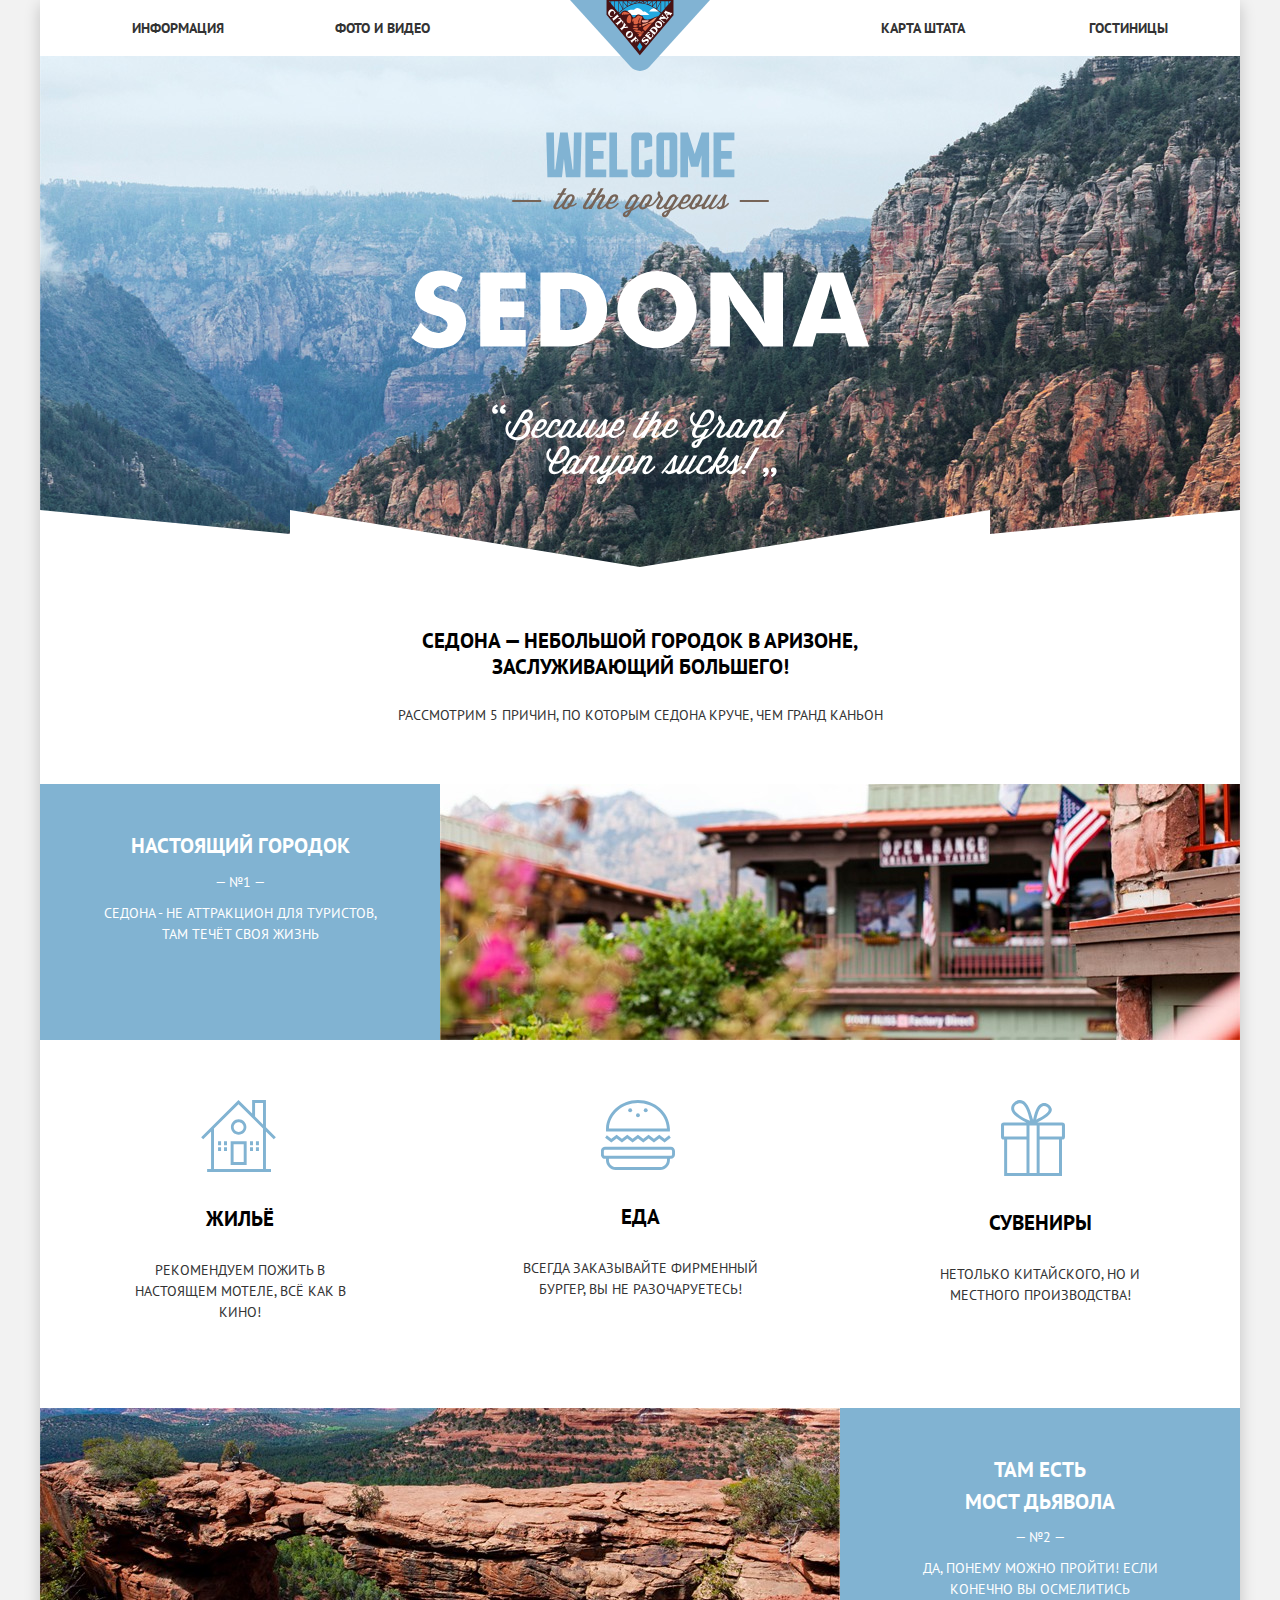
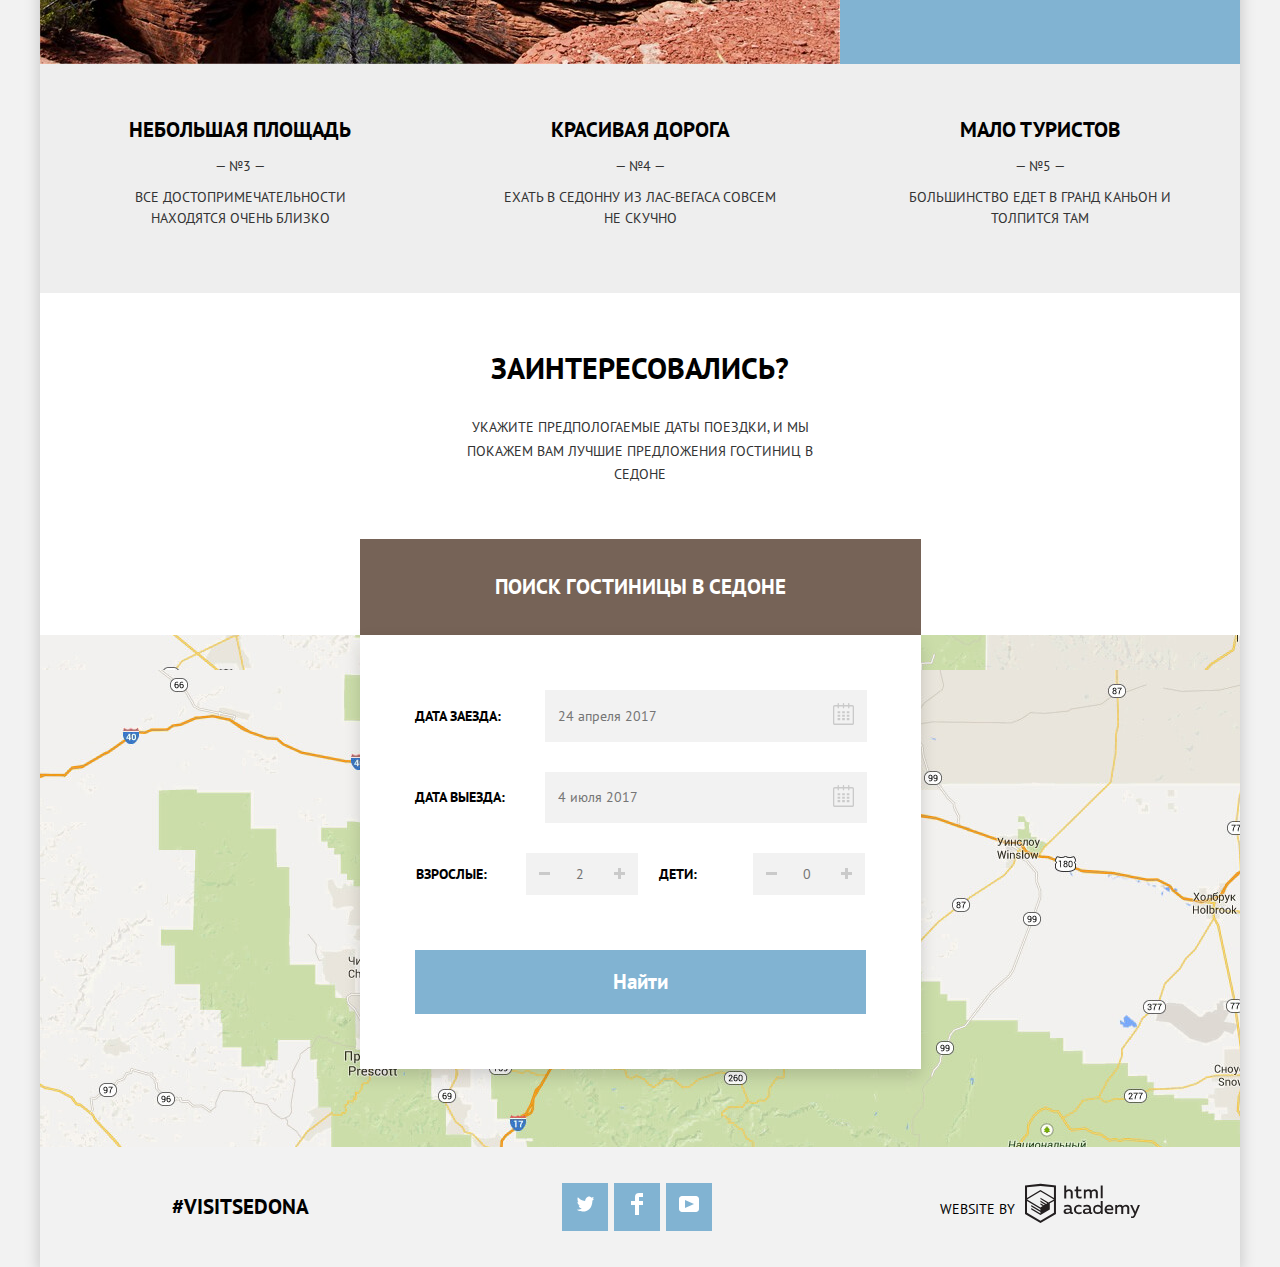
==== commit 35a8f4f5: "исправил ошибки" ====
--- a/index.html
+++ b/index.html
@@ -53,14 +53,32 @@
       <section class="features">
         <ul class="features-list">
           <li class="feature-home">
+              <svg xmlns="http://www.w3.org/2000/svg" width="75" height="72" viewBox="0 0 75 72" style="margin: 0 87px 30px;">
+                <g fill="#81B3D2">
+                  <path d="M29.656 65.033h16V41.21h-16v23.823zm2.937-20.899h10.125V62.11H32.593V44.134z"/>
+                  <path d="M72.771 39.253l2.076-2.068-9.908-9.865V0H51.127v13.567L37.5 0 .152 37.185l2.077 2.068 7.832-7.795v37.618H6.124V72h63.875v-2.924H64.94V31.458l7.831 7.795zM62.002 69.076H12.999V28.534L37.5 4.149l24.502 24.385v40.542zm0-44.682l-7.938-7.902V2.924h7.938v21.47z"/>
+                  <path d="M29.906 27.08c0 4.261 3.47 7.713 7.75 7.713 4.279 0 7.75-3.452 7.75-7.713 0-4.259-3.471-7.713-7.75-7.713-4.281 0-7.75 3.454-7.75 7.713zm7.75-4.945c2.744 0 4.969 2.214 4.969 4.945 0 2.732-2.225 4.948-4.969 4.948-2.746 0-4.97-2.216-4.97-4.948 0-2.731 2.225-4.945 4.97-4.945zM17.061 41.21h3v3.919h-3zM22.999 41.21h3v3.919h-3zM17.061 47.182h3v3.919h-3zM22.999 47.182h3v3.919h-3zM48.998 41.21h3v3.919h-3zM54.936 41.21h3v3.919h-3zM48.998 47.182h3v3.919h-3zM54.936 47.182h3v3.919h-3z"/>
+                </g>
+              </svg>
             <h3>Жильё</h3>
             <p>Рекомендуем пожить в настоящем мотеле, всё как в кино!</p>
           </li>
           <li class="feature-food">
+              <svg xmlns="http://www.w3.org/2000/svg" width="74" height="70" viewBox="0 0 74 70" style="margin: 0 87px 30px;">
+                <g fill="#81B3D2">
+                  <path d="M69.854 46.71H4.051c-2.274 0-4.135 1.94-4.135 4.313v3.504c0 2.372 1.861 4.313 4.135 4.313h.93v1.053c0 5.536 4.341 10.065 9.648 10.065h44.646c5.306 0 9.648-4.529 9.648-10.065V58.84h.93c2.274 0 4.135-1.941 4.135-4.313v-3.504c0-2.373-1.86-4.313-4.134-4.313zm-3.848 13.184c0 3.871-3.019 7.021-6.73 7.021H14.629c-3.711 0-6.731-3.15-6.731-7.021v-1.053h58.107v1.053zm5.065-5.367c0 .688-.558 1.271-1.218 1.271H4.051c-.66 0-1.217-.582-1.217-1.271v-3.504c0-.688.558-1.271 1.217-1.271h65.802c.66 0 1.218.582 1.218 1.271v3.504zM15.634 38.406l5.323 4.059 5.326-4.059 5.328 4.059 5.328-4.059 5.328 4.059 5.329-4.059 5.327 4.059 5.33-4.06 5.336 4.059 6.194-4.712-1.72-2.459-4.474 3.403-5.336-4.057-5.33 4.056-5.327-4.057-5.329 4.057-5.328-4.057-5.328 4.057-5.328-4.057-5.325 4.057-5.323-4.057-5.327 4.057-4.467-3.401-1.721 2.457 6.188 4.714zM7.978 31.544H68.855c.041-.619.069-1.241.069-1.87 0-.394-.016-.783-.032-1.173C68.227 12.657 54.186 0 36.952 0 19.719 0 5.677 12.657 5.013 28.501c-.017.39-.032.78-.032 1.173 0 .629.028 1.251.07 1.87h2.927zM36.952 3.043c15.591 0 28.35 11.316 29.021 25.458H7.931c.673-14.142 13.43-25.458 29.021-25.458z"/>
+                  <ellipse cx="36.952" cy="15.26" rx="1.945" ry="2.03"/>
+                  <ellipse cx="29.172" cy="10.23" rx="1.946" ry="2.03"/>
+                  <ellipse cx="44.732" cy="10.23" rx="1.946" ry="2.03"/>
+                </g>
+              </svg>
             <h3>Еда</h3>
             <p>Всегда заказывайте фирменный бургер, вы не разочаруетесь!</p>
           </li>
           <li class="feature-souvenir">
+              <svg xmlns="http://www.w3.org/2000/svg" width="64" height="76" viewBox="0 0 64 76" style="margin: 0 87px 30px;">
+                <path fill-rule="evenodd" clip-rule="evenodd" fill="#81B3D2" d="M61.097 22.501H36.312C50.125 15.602 51.229 11.25 50.72 8.816c-1.162-3.963-5.692-7.023-10.002-5.407-5.569 2.089-7.137 10.388-8.644 16.387-1.924-6.07-3.784-13.814-8.136-17.737C22.677.921 20.843-.205 18.175.031c-4.026.356-9.802 5.382-7.458 10.981 2.251 5.378 9.687 8.777 14.578 11.489H2.879A2.882 2.882 0 0 0 0 25.37v11.322a2.882 2.882 0 0 0 2.879 2.869h.274V76h57.841V39.561h.103a2.882 2.882 0 0 0 2.88-2.869V25.37a2.882 2.882 0 0 0-2.88-2.869zM42.413 5.944c2.103-.31 4.982 1.299 5.255 3.209.393 2.756-3.4 5.255-5.086 6.421-2.523 1.744-4.928 2.643-7.287 4.055.884-3.69 2.549-13.011 7.118-13.685zm-22.882 9.968c-2.225-1.485-6.544-4.431-6.44-7.771.112-3.595 5.743-6.57 8.814-3.886 3.856 3.371 5.713 11.105 7.119 16.557-3.249-1.539-6.328-2.788-9.493-4.9zm5.972 57.114H6.136V39.561h19.368v33.465zm0-36.502H3.046V25.538h22.457v10.986zm10.157 0v36.503h-7.174V25.538h7.174v10.986zm22.351 36.502H38.644V39.561h19.367v33.465zm2.92-36.502H38.644V25.538h22.287v10.986z"/>
+              </svg>
             <h3>Сувениры</h3>
             <p>Нетолько китайского, но и местного производства!
             </p>
--- a/css/style.css
+++ b/css/style.css
@@ -74,9 +74,7 @@
 
 .site-navigation li {
   width: 203px;
-  padding-right: 15px;
-  padding-top: 20px;
-  padding-bottom: 20px;
+  padding: 18px 20px 17px;
   word-break: break-all;
 }
 
@@ -131,7 +129,7 @@
   font-weight: bold;
   line-height: 1.24;
   color: #000000;
-  margin: 0 0 38px;
+  margin: 0 0 22px;
 }
 
 .feature__text {
@@ -533,14 +531,78 @@
 
 /* Стили для фильтра */
 
+.services-infrastructure {
+  width: 1120px;
+  display: flex;
+  flex-wrap: wrap;
+  margin: 0;
+}
+
+.services-infrastructure__home {
+  display: grid;
+  margin: 0 115px 0 0;
+  color: #ffffff;
+}
+
+.services-infrastructure__home h2 {
+  margin: 0 0 30px;
+  font-size: 16px;
+  font-weight: bold;
+  line-height: 1.31;
+}
+
+.services-infrastructure__home label {
+  display: flex;
+  align-items: center;
+  margin: 0 0 5px;
+}
+
+.services-infrastructure__home p {
+  margin: 0;
+}
+
+.checkbox-on {
+  margin: 0 14px 0 0;
+}
+
+.checkbox-on path {
+  fill: #ffffff;
+  margin: 0 14px 0 0;
+}
+
+.checkbox-on:hover path {
+  fill: #ffffff;
+}
+
+.checkbox-on:disabled path {
+  fill: #6a6a6a;
+}
+
+.checkbox-off path {
+  fill: #ffffff;
+  fill: #ffffff;
+}
+
+.checkbox-off:hover path {
+  fill: #ffffff;
+  fill: #ffffff;
+}
+
+.checkbox-off:disabled path {
+  fill: #6a6a6a;
+  fill: #6a6a6a;
+}
+
 .services {
+  display: flex;
+  padding: 31px 73px;
   background-image: url("../img/filter-background.jpg");
   background-position: 0px -365px;
 }
 
 .filter-range {
   width: 314px;
-  margin: 32px auto;
+  margin-left: auto;
   /* для демо */
   color: #ffffff;
   text-transform: uppercase;
@@ -639,12 +701,10 @@
   display: block;
   margin: 0 auto;
   padding: 6px 35px;
-
   font-size: 14px;
   line-height: 20px;
   color: #ffffff;
   text-transform: uppercase;
-
   background: transparent;
   border: 2px solid #ffffff;
   border-radius: 2px;
@@ -654,10 +714,6 @@
 .btn-transparent:hover {
   color: #000000;
   background: #ffffff;
-}
-
-.services-infrastructure h2 {
-  margin: 0;
 }
 
 .compare {
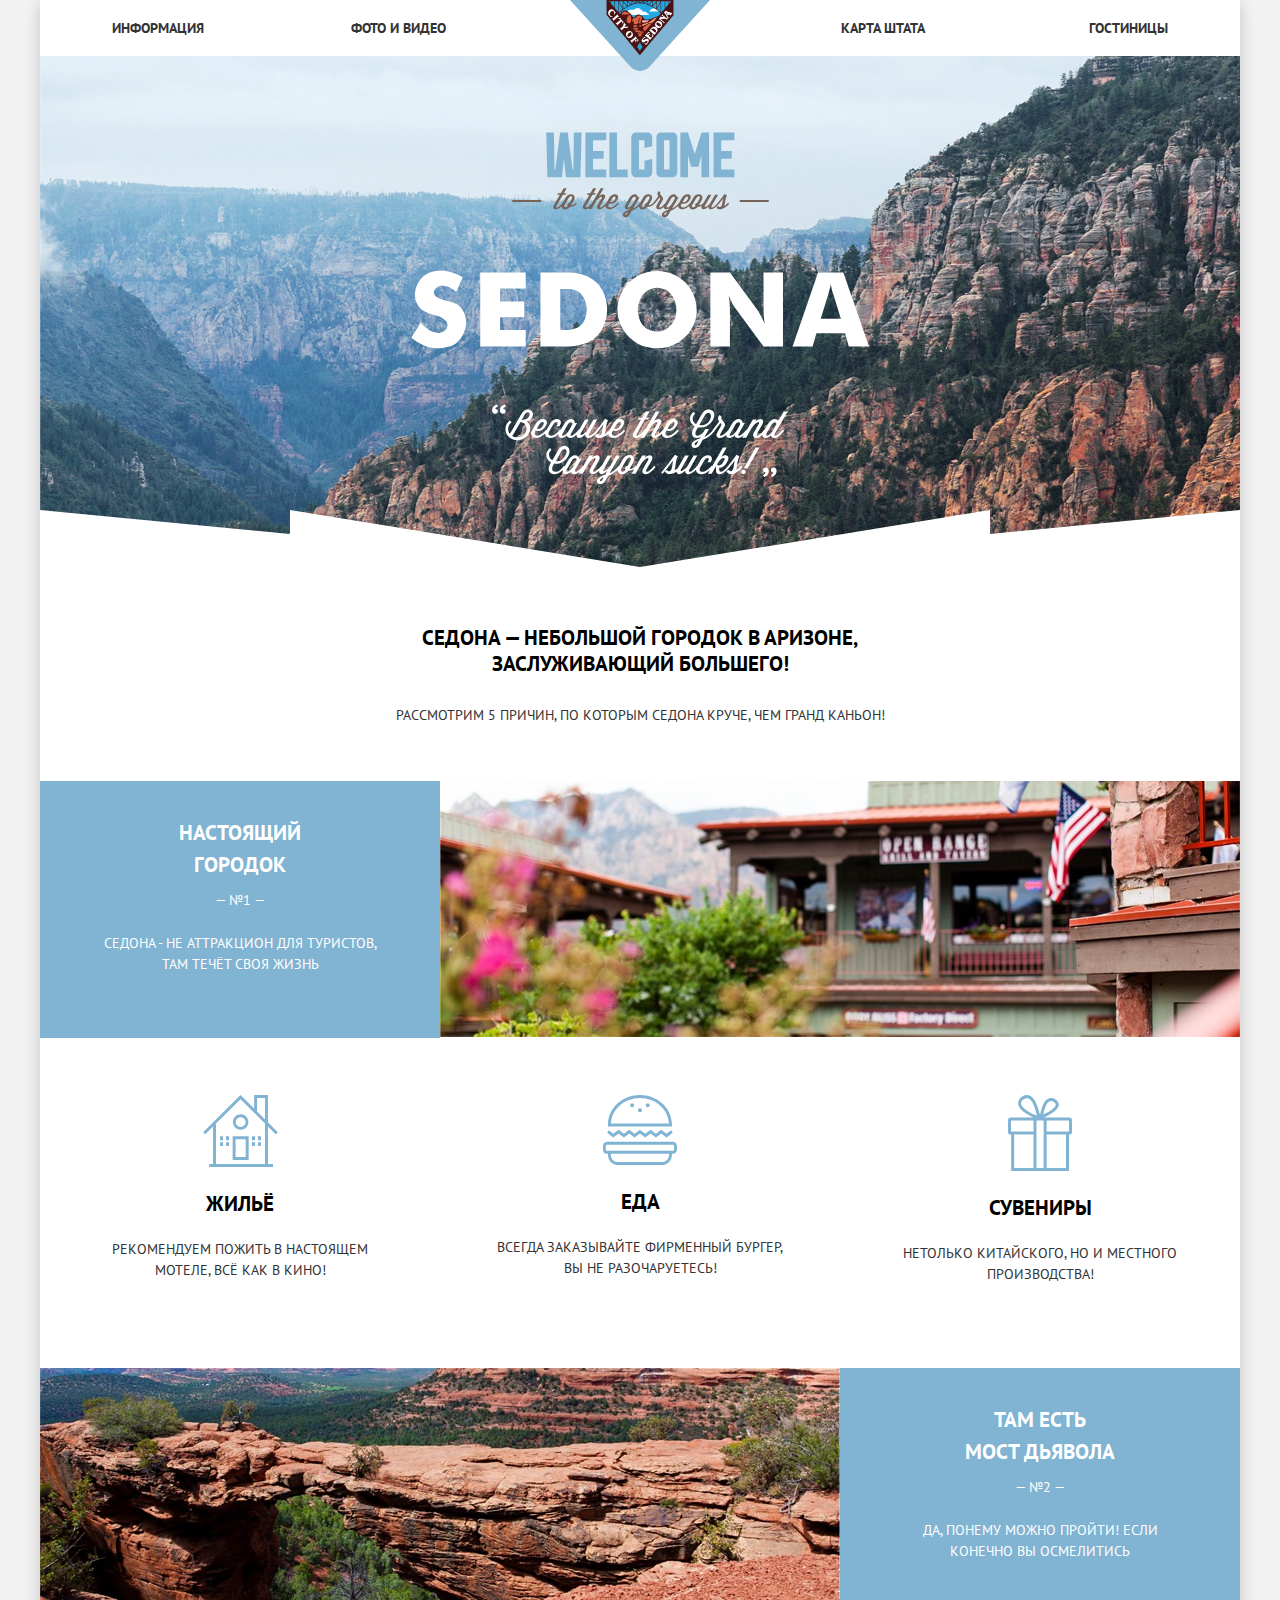
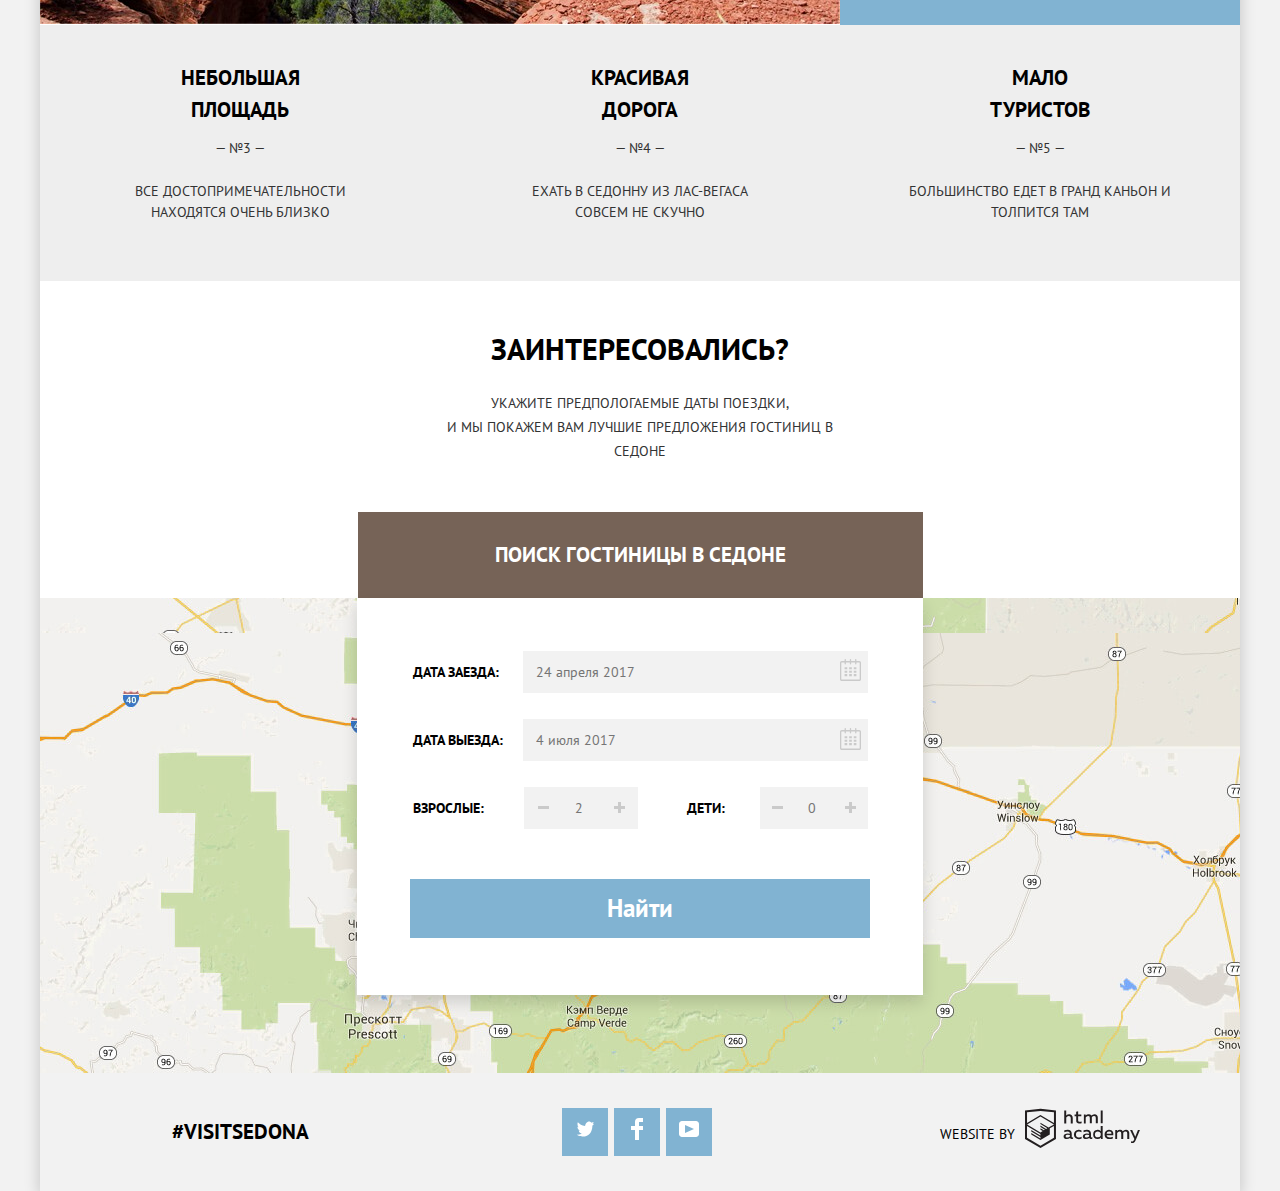
==== commit c6e1c776: "исправил ошибки" ====
--- a/index.html
+++ b/index.html
@@ -6,7 +6,7 @@
   <title>Главная</title>
   <link href="https://fonts.googleapis.com/css?family=PT+Sans:400,700&display=swap" rel="stylesheet">
   <link rel="stylesheet" href="css/normalize.css">
-  <link rel="stylesheet" href="css/style.css">
+  <link rel="stylesheet" href="css/style.min.css">
 </head>
 
 <body>
@@ -21,10 +21,10 @@
             <a href="info.html">Информация</a>
           </li>
           <li class="">
-            <a href="PhotoandVideo.html">Фото и Видео</a>
-          </li>
-          <li class="">
-            <a href="Statemap.html">Карта штата</a>
+            <a href="PhotoandVideo.html" style="padding: 0 0 0 36px">Фото и Видео</a>
+          </li>
+          <li class="">
+            <a href="Statemap.html" style="padding: 0 40px 0 0;">Карта штата</a>
           </li>
           <li class="">
             <a href="hotel.html">Гостиницы</a>
@@ -38,7 +38,7 @@
       </section>
       <section class="feature">
         <p class="feature__title">Седона &mdash; небольшой городок в Аризоне, заслуживающий большего!</p>
-        <p class="feature__text">Рассмотрим 5 причин, по которым Седона круче, чем Гранд Каньон</p>
+        <p class="feature__text">Рассмотрим 5 причин, по которым Седона круче, чем Гранд Каньон!</p>
       </section>
       <section class="main-city main-city-right">
         <div class="main-photo">
@@ -53,32 +53,39 @@
       <section class="features">
         <ul class="features-list">
           <li class="feature-home">
-              <svg xmlns="http://www.w3.org/2000/svg" width="75" height="72" viewBox="0 0 75 72" style="margin: 0 87px 30px;">
-                <g fill="#81B3D2">
-                  <path d="M29.656 65.033h16V41.21h-16v23.823zm2.937-20.899h10.125V62.11H32.593V44.134z"/>
-                  <path d="M72.771 39.253l2.076-2.068-9.908-9.865V0H51.127v13.567L37.5 0 .152 37.185l2.077 2.068 7.832-7.795v37.618H6.124V72h63.875v-2.924H64.94V31.458l7.831 7.795zM62.002 69.076H12.999V28.534L37.5 4.149l24.502 24.385v40.542zm0-44.682l-7.938-7.902V2.924h7.938v21.47z"/>
-                  <path d="M29.906 27.08c0 4.261 3.47 7.713 7.75 7.713 4.279 0 7.75-3.452 7.75-7.713 0-4.259-3.471-7.713-7.75-7.713-4.281 0-7.75 3.454-7.75 7.713zm7.75-4.945c2.744 0 4.969 2.214 4.969 4.945 0 2.732-2.225 4.948-4.969 4.948-2.746 0-4.97-2.216-4.97-4.948 0-2.731 2.225-4.945 4.97-4.945zM17.061 41.21h3v3.919h-3zM22.999 41.21h3v3.919h-3zM17.061 47.182h3v3.919h-3zM22.999 47.182h3v3.919h-3zM48.998 41.21h3v3.919h-3zM54.936 41.21h3v3.919h-3zM48.998 47.182h3v3.919h-3zM54.936 47.182h3v3.919h-3z"/>
-                </g>
-              </svg>
+            <svg xmlns="http://www.w3.org/2000/svg" width="75" height="72" viewBox="0 0 75 72"
+              style="margin: 0 87px 20px;">
+              <g fill="#81B3D2">
+                <path d="M29.656 65.033h16V41.21h-16v23.823zm2.937-20.899h10.125V62.11H32.593V44.134z" />
+                <path
+                  d="M72.771 39.253l2.076-2.068-9.908-9.865V0H51.127v13.567L37.5 0 .152 37.185l2.077 2.068 7.832-7.795v37.618H6.124V72h63.875v-2.924H64.94V31.458l7.831 7.795zM62.002 69.076H12.999V28.534L37.5 4.149l24.502 24.385v40.542zm0-44.682l-7.938-7.902V2.924h7.938v21.47z" />
+                <path
+                  d="M29.906 27.08c0 4.261 3.47 7.713 7.75 7.713 4.279 0 7.75-3.452 7.75-7.713 0-4.259-3.471-7.713-7.75-7.713-4.281 0-7.75 3.454-7.75 7.713zm7.75-4.945c2.744 0 4.969 2.214 4.969 4.945 0 2.732-2.225 4.948-4.969 4.948-2.746 0-4.97-2.216-4.97-4.948 0-2.731 2.225-4.945 4.97-4.945zM17.061 41.21h3v3.919h-3zM22.999 41.21h3v3.919h-3zM17.061 47.182h3v3.919h-3zM22.999 47.182h3v3.919h-3zM48.998 41.21h3v3.919h-3zM54.936 41.21h3v3.919h-3zM48.998 47.182h3v3.919h-3zM54.936 47.182h3v3.919h-3z" />
+              </g>
+            </svg>
             <h3>Жильё</h3>
             <p>Рекомендуем пожить в настоящем мотеле, всё как в кино!</p>
           </li>
           <li class="feature-food">
-              <svg xmlns="http://www.w3.org/2000/svg" width="74" height="70" viewBox="0 0 74 70" style="margin: 0 87px 30px;">
-                <g fill="#81B3D2">
-                  <path d="M69.854 46.71H4.051c-2.274 0-4.135 1.94-4.135 4.313v3.504c0 2.372 1.861 4.313 4.135 4.313h.93v1.053c0 5.536 4.341 10.065 9.648 10.065h44.646c5.306 0 9.648-4.529 9.648-10.065V58.84h.93c2.274 0 4.135-1.941 4.135-4.313v-3.504c0-2.373-1.86-4.313-4.134-4.313zm-3.848 13.184c0 3.871-3.019 7.021-6.73 7.021H14.629c-3.711 0-6.731-3.15-6.731-7.021v-1.053h58.107v1.053zm5.065-5.367c0 .688-.558 1.271-1.218 1.271H4.051c-.66 0-1.217-.582-1.217-1.271v-3.504c0-.688.558-1.271 1.217-1.271h65.802c.66 0 1.218.582 1.218 1.271v3.504zM15.634 38.406l5.323 4.059 5.326-4.059 5.328 4.059 5.328-4.059 5.328 4.059 5.329-4.059 5.327 4.059 5.33-4.06 5.336 4.059 6.194-4.712-1.72-2.459-4.474 3.403-5.336-4.057-5.33 4.056-5.327-4.057-5.329 4.057-5.328-4.057-5.328 4.057-5.328-4.057-5.325 4.057-5.323-4.057-5.327 4.057-4.467-3.401-1.721 2.457 6.188 4.714zM7.978 31.544H68.855c.041-.619.069-1.241.069-1.87 0-.394-.016-.783-.032-1.173C68.227 12.657 54.186 0 36.952 0 19.719 0 5.677 12.657 5.013 28.501c-.017.39-.032.78-.032 1.173 0 .629.028 1.251.07 1.87h2.927zM36.952 3.043c15.591 0 28.35 11.316 29.021 25.458H7.931c.673-14.142 13.43-25.458 29.021-25.458z"/>
-                  <ellipse cx="36.952" cy="15.26" rx="1.945" ry="2.03"/>
-                  <ellipse cx="29.172" cy="10.23" rx="1.946" ry="2.03"/>
-                  <ellipse cx="44.732" cy="10.23" rx="1.946" ry="2.03"/>
-                </g>
-              </svg>
+            <svg xmlns="http://www.w3.org/2000/svg" width="74" height="70" viewBox="0 0 74 70"
+              style="margin: 0 87px 20px;">
+              <g fill="#81B3D2">
+                <path
+                  d="M69.854 46.71H4.051c-2.274 0-4.135 1.94-4.135 4.313v3.504c0 2.372 1.861 4.313 4.135 4.313h.93v1.053c0 5.536 4.341 10.065 9.648 10.065h44.646c5.306 0 9.648-4.529 9.648-10.065V58.84h.93c2.274 0 4.135-1.941 4.135-4.313v-3.504c0-2.373-1.86-4.313-4.134-4.313zm-3.848 13.184c0 3.871-3.019 7.021-6.73 7.021H14.629c-3.711 0-6.731-3.15-6.731-7.021v-1.053h58.107v1.053zm5.065-5.367c0 .688-.558 1.271-1.218 1.271H4.051c-.66 0-1.217-.582-1.217-1.271v-3.504c0-.688.558-1.271 1.217-1.271h65.802c.66 0 1.218.582 1.218 1.271v3.504zM15.634 38.406l5.323 4.059 5.326-4.059 5.328 4.059 5.328-4.059 5.328 4.059 5.329-4.059 5.327 4.059 5.33-4.06 5.336 4.059 6.194-4.712-1.72-2.459-4.474 3.403-5.336-4.057-5.33 4.056-5.327-4.057-5.329 4.057-5.328-4.057-5.328 4.057-5.328-4.057-5.325 4.057-5.323-4.057-5.327 4.057-4.467-3.401-1.721 2.457 6.188 4.714zM7.978 31.544H68.855c.041-.619.069-1.241.069-1.87 0-.394-.016-.783-.032-1.173C68.227 12.657 54.186 0 36.952 0 19.719 0 5.677 12.657 5.013 28.501c-.017.39-.032.78-.032 1.173 0 .629.028 1.251.07 1.87h2.927zM36.952 3.043c15.591 0 28.35 11.316 29.021 25.458H7.931c.673-14.142 13.43-25.458 29.021-25.458z" />
+                <ellipse cx="36.952" cy="15.26" rx="1.945" ry="2.03" />
+                <ellipse cx="29.172" cy="10.23" rx="1.946" ry="2.03" />
+                <ellipse cx="44.732" cy="10.23" rx="1.946" ry="2.03" />
+              </g>
+            </svg>
             <h3>Еда</h3>
             <p>Всегда заказывайте фирменный бургер, вы не разочаруетесь!</p>
           </li>
           <li class="feature-souvenir">
-              <svg xmlns="http://www.w3.org/2000/svg" width="64" height="76" viewBox="0 0 64 76" style="margin: 0 87px 30px;">
-                <path fill-rule="evenodd" clip-rule="evenodd" fill="#81B3D2" d="M61.097 22.501H36.312C50.125 15.602 51.229 11.25 50.72 8.816c-1.162-3.963-5.692-7.023-10.002-5.407-5.569 2.089-7.137 10.388-8.644 16.387-1.924-6.07-3.784-13.814-8.136-17.737C22.677.921 20.843-.205 18.175.031c-4.026.356-9.802 5.382-7.458 10.981 2.251 5.378 9.687 8.777 14.578 11.489H2.879A2.882 2.882 0 0 0 0 25.37v11.322a2.882 2.882 0 0 0 2.879 2.869h.274V76h57.841V39.561h.103a2.882 2.882 0 0 0 2.88-2.869V25.37a2.882 2.882 0 0 0-2.88-2.869zM42.413 5.944c2.103-.31 4.982 1.299 5.255 3.209.393 2.756-3.4 5.255-5.086 6.421-2.523 1.744-4.928 2.643-7.287 4.055.884-3.69 2.549-13.011 7.118-13.685zm-22.882 9.968c-2.225-1.485-6.544-4.431-6.44-7.771.112-3.595 5.743-6.57 8.814-3.886 3.856 3.371 5.713 11.105 7.119 16.557-3.249-1.539-6.328-2.788-9.493-4.9zm5.972 57.114H6.136V39.561h19.368v33.465zm0-36.502H3.046V25.538h22.457v10.986zm10.157 0v36.503h-7.174V25.538h7.174v10.986zm22.351 36.502H38.644V39.561h19.367v33.465zm2.92-36.502H38.644V25.538h22.287v10.986z"/>
-              </svg>
+            <svg xmlns="http://www.w3.org/2000/svg" width="64" height="76" viewBox="0 0 64 76"
+              style="margin: 0 87px 20px;">
+              <path fill-rule="evenodd" clip-rule="evenodd" fill="#81B3D2"
+                d="M61.097 22.501H36.312C50.125 15.602 51.229 11.25 50.72 8.816c-1.162-3.963-5.692-7.023-10.002-5.407-5.569 2.089-7.137 10.388-8.644 16.387-1.924-6.07-3.784-13.814-8.136-17.737C22.677.921 20.843-.205 18.175.031c-4.026.356-9.802 5.382-7.458 10.981 2.251 5.378 9.687 8.777 14.578 11.489H2.879A2.882 2.882 0 0 0 0 25.37v11.322a2.882 2.882 0 0 0 2.879 2.869h.274V76h57.841V39.561h.103a2.882 2.882 0 0 0 2.88-2.869V25.37a2.882 2.882 0 0 0-2.88-2.869zM42.413 5.944c2.103-.31 4.982 1.299 5.255 3.209.393 2.756-3.4 5.255-5.086 6.421-2.523 1.744-4.928 2.643-7.287 4.055.884-3.69 2.549-13.011 7.118-13.685zm-22.882 9.968c-2.225-1.485-6.544-4.431-6.44-7.771.112-3.595 5.743-6.57 8.814-3.886 3.856 3.371 5.713 11.105 7.119 16.557-3.249-1.539-6.328-2.788-9.493-4.9zm5.972 57.114H6.136V39.561h19.368v33.465zm0-36.502H3.046V25.538h22.457v10.986zm10.157 0v36.503h-7.174V25.538h7.174v10.986zm22.351 36.502H38.644V39.561h19.367v33.465zm2.92-36.502H38.644V25.538h22.287v10.986z" />
+            </svg>
             <h3>Сувениры</h3>
             <p>Нетолько китайского, но и местного производства!
             </p>
@@ -121,14 +128,15 @@
       <section class="map">
         <h2 class="visually-hidden">Поиск гостиниц</h2>
         <p class="map__title">Заинтересовались?</p>
-        <p class="map__desc">Укажите предпологаемые даты поездки, и мы покажем вам лучшие предложения гостиниц в Седоне
+        <p class="map__desc">Укажите предпологаемые даты поездки,<br> и мы покажем вам лучшие предложения гостиниц в
+          Седоне
         </p>
         <a href="hotel.html" class="scan">Поиск гостиницы в Седоне</a>
         <div class="map__image">
           <form action="https://echo.htmlacademy.ru" class="map__form" method="post">
             <p class="map__item">
               <label for="arrival__date" class="map__item-residence">Дата заезда:</label>
-                <input id="arrival__date" type="text" name="arrival" placeholder="24 апреля 2017"
+              <input id="arrival__date" type="text" name="arrival" placeholder="24 апреля 2017"
                 class="map__item__option">
               <button type="button" title="Поле для выбора">
                 <svg xmlns="http://www.w3.org/2000/svg" width="21" height="22" viewBox="0 0 21 22">
@@ -141,7 +149,7 @@
             </p>
             <p class="map__item">
               <label for="departure__date" class="map__item-residence">Дата выезда:</label>
-                <input id="departure__date" type="text" name="departure" placeholder="4 июля 2017"
+              <input id="departure__date" type="text" name="departure" placeholder="4 июля 2017"
                 class="map__item__option">
               <button type="button" title="Поле для выбора">
                 <svg xmlns="http://www.w3.org/2000/svg" width="21" height="22" viewBox="0 0 21 22">
@@ -156,13 +164,13 @@
               <label for="grown" class="map__item-resident">
                 Взрослые:
               </label>
-              <button type="button" title="Минус">
-                <svg xmlns="http://www.w3.org/2000/svg" width="11" height="11">
-                  <path fill="#cacaca" d="M0 4h11v3H0z"></path>
-                </svg>
-              </button>
-              <input id="grown" type="text" name="grown" placeholder="2" class="number">
-              <button type="button" title="Плюс" class="map__item__button plus">
+              <button type="button" title="Минус" class="map__item__button_controller">
+                <svg xmlns="http://www.w3.org/2000/svg" width="11" height="11">
+                  <path fill="#cacaca" d="M0 4h11v3H0z"></path>
+                </svg>
+              </button>
+              <input id="grown" type="text" name="grown" placeholder="2" class="map__item_number">
+              <button type="button" title="Плюс" class="map__item__button_controller">
                 <svg xmlns="http://www.w3.org/2000/svg" width="11" height="11">
                   <path fill="#cacaca" d="M0 4h11v3H0z"></path>
                   <path transform="matrix(0 -1 1 0 0 11)" class="st0" fill="#cacaca" d="M0 4h11v3H0z"></path>
@@ -170,22 +178,23 @@
               </button>
             </p>
             <p class="map__item people">
-              <label for="children" class="map__item-resident">
+              <label for="children" class="map__item-children">
                 Дети:
               </label>
-              <button type="button" title="Минус">
-                <svg xmlns="http://www.w3.org/2000/svg" width="11" height="11">
-                  <path fill="#cacaca" d="M0 4h11v3H0z"></path>
-                </svg>
-              </button>
-              <input id="children" type="text" name="children" placeholder="0" class="number">
-              <button type="button" title="Плюс" class="map__item__button plus">
+              <button type="button" title="Минус" class="map__item__button_controller">
+                <svg xmlns="http://www.w3.org/2000/svg" width="11" height="11">
+                  <path fill="#cacaca" d="M0 4h11v3H0z"></path>
+                </svg>
+              </button>
+              <input id="children" type="text" name="children" placeholder="0" class="map__item_number">
+              <button type="button" title="Плюс" class="map__item__button_controller">
                 <svg xmlns="http://www.w3.org/2000/svg" width="11" height="11">
                   <path fill="#cacaca" d="M0 4h11v3H0z"></path>
                   <path transform="matrix(0 -1 1 0 0 11)" class="st0" fill="#cacaca" d="M0 4h11v3H0z"></path>
                 </svg>
               </button>
             </p>
+
             <button class="button" type="submit">Найти</button>
           </form>
         </div>
@@ -206,7 +215,7 @@
         </li>
         <li>
           <a href="#" class="social-button">
-              <span class="visually-hidden">Фейсбук</span>
+            <span class="visually-hidden">Фейсбук</span>
             <svg xmlns="http://www.w3.org/2000/svg" width="12" height="22" viewBox="0 0 12 22">
               <path fill="#FFF" d="M12 4V0H8a4 4 0 0 0-4 4v4H0v4h4v10h4V12h4V8H8V4h4z" />
             </svg>
@@ -214,7 +223,7 @@
         </li>
         <li>
           <a href="#" class="social-button">
-              <span class="visually-hidden">Ютуб</span>
+            <span class="visually-hidden">Ютуб</span>
             <svg xmlns="http://www.w3.org/2000/svg" xmlns:xlink="http://www.w3.org/1999/xlink" width="20" height="16"
               viewBox="0 0 20 16">
               <path fill="#FFF"
@@ -227,7 +236,8 @@
         <b class="site">Website by</b>
         <a href="https://htmlacademy.ru/intensive/htmlcss">
           <span class="visually-hidden">HTMLAcademy</span>
-          <svg id="Layer_1" data-name="Layer 1" xmlns="http://www.w3.org/2000/svg" width="115" height="41" viewBox="0 0 108.08 36.85">
+          <svg id="Layer_1" data-name="Layer 1" xmlns="http://www.w3.org/2000/svg" width="115" height="41"
+            viewBox="0 0 108.08 36.85">
             <title>logo-htmlacademy-small1</title>
             <path
               d="M44.61,26.88a2,2,0,0,0,.55-0.1v1.33a3.25,3.25,0,0,1-1.18.21,1.67,1.67,0,0,1-1.67-1,4.84,4.84,0,0,1-3.14,1.08c-1.51,0-2.91-.83-2.91-2.55,0-2.13,2-2.79,3.71-2.79a11.08,11.08,0,0,1,2.17.25v-0.3c0-1-.76-1.77-2.19-1.77a7.42,7.42,0,0,0-3,.64v-1.7a10.21,10.21,0,0,1,3.19-.55c2.36,0,3.81,1.12,3.81,3.65v3a0.54,0.54,0,0,0,.49.59h0.17Zm-6.44-1.13A1.35,1.35,0,0,0,39.63,27h0.11a3.39,3.39,0,0,0,2.41-1V24.58a9.72,9.72,0,0,0-1.81-.21c-1,0-2.16.33-2.16,1.38h0Zm12.36-6.11a5,5,0,0,1,2.57.64V22a4.08,4.08,0,0,0-2.3-.7,2.75,2.75,0,1,0,0,5.49,5,5,0,0,0,2.43-.64v1.71a6.27,6.27,0,0,1-2.76.57A4.21,4.21,0,0,1,46,24.51q0-.21,0-0.41a4.32,4.32,0,0,1,4.18-4.46h0.38Zm12.17,7.24a2,2,0,0,0,.55-0.1v1.33a3.25,3.25,0,0,1-1.18.21,1.67,1.67,0,0,1-1.67-1,4.84,4.84,0,0,1-3.14,1.08c-1.51,0-2.91-.83-2.91-2.55,0-2.13,2-2.79,3.71-2.79a11.08,11.08,0,0,1,2.17.25v-0.3c0-1-.76-1.77-2.19-1.77a7.42,7.42,0,0,0-3,.64v-1.7a10.21,10.21,0,0,1,3.19-.55c2.36,0,3.81,1.12,3.81,3.65v3a0.54,0.54,0,0,0,.49.59h0.17Zm-6.44-1.13A1.35,1.35,0,0,0,57.73,27h0.11a3.39,3.39,0,0,0,2.41-1V24.58a9.72,9.72,0,0,0-1.81-.21c-1.06,0-2.16.33-2.16,1.38h0ZM73,16V28.2H71.35V26.88a3.88,3.88,0,0,1-3.19,1.54,4.4,4.4,0,0,1,0-8.78,3.81,3.81,0,0,1,3,1.3V16H73Zm-4.53,5.22a2.76,2.76,0,1,0,0,5.52A2.86,2.86,0,0,0,71.15,25V23A2.91,2.91,0,0,0,68.49,21.27ZM79,19.64c3.31,0,4.46,2.68,3.92,5.09H76.7c0.21,1.5,1.67,2.11,3.19,2.11a6.11,6.11,0,0,0,2.64-.59v1.6a7.14,7.14,0,0,1-3,.57C77,28.42,74.78,27,74.78,24a4.18,4.18,0,0,1,4-4.39H79Zm0.09,1.54a2.28,2.28,0,0,0-2.44,2.1v0.06H81.3A2,2,0,0,0,79.13,21.18Zm5.73,7V19.87h1.65v1a3.81,3.81,0,0,1,2.78-1.27A2.86,2.86,0,0,1,91.89,21a4.12,4.12,0,0,1,2.91-1.33A3.06,3.06,0,0,1,98,23V28.2h-1.9V23.05a1.59,1.59,0,0,0-1.42-1.75H94.42a2.8,2.8,0,0,0-2.07,1.12V28.2h-1.9V23.05A1.59,1.59,0,0,0,89,21.31H88.8a3,3,0,0,0-2.21,1.29v5.63H84.86Zm21.31-8.33h1.9l-3.91,9.46c-0.9,2.17-2.09,2.86-3.35,2.86a4.76,4.76,0,0,1-1.1-.14V30.46a2.86,2.86,0,0,0,.85.12c0.9,0,1.58-.64,2.07-1.9l0.17-.42-4-8.4h2l2.86,6.29ZM38.73,1.46V6.22a3.81,3.81,0,0,1,2.7-1.14,3.25,3.25,0,0,1,3.44,3.4v5.15H43V8.72a1.81,1.81,0,0,0-1.61-2h-0.3a2.93,2.93,0,0,0-2.32,1.39v5.52h-1.9V1.46h1.9ZM49.94,2.31v3h3V6.91h-3v3.81c0,1.1.5,1.46,1.58,1.46a4.49,4.49,0,0,0,1.69-.33v1.6A6.8,6.8,0,0,1,51,13.8a2.55,2.55,0,0,1-2.86-2.74V6.89H46.58V5.26h1.5V2.74Zm5.4,11.31V5.28H57v1A3.81,3.81,0,0,1,59.77,5a2.86,2.86,0,0,1,2.6,1.33A4.12,4.12,0,0,1,65.28,5,3.06,3.06,0,0,1,68.44,8.4v5.21h-1.9V8.46a1.59,1.59,0,0,0-1.42-1.75H64.89a2.8,2.8,0,0,0-2.07,1.12v5.78h-1.9V8.46A1.59,1.59,0,0,0,59.5,6.71H59.27A3,3,0,0,0,57.06,8v5.63H55.34ZM71.17,1.45H73V13.6H71.17V1.45ZM14.71,0H14.55L0,1.54V28.21l14.55,8.66,14.55-8.66V1.54Zm12.5,27.1L14.55,34.64,1.9,27.12V16.18l12.59,7.5V25L5.86,19.9v1.31l8.68,5.21v1.39L5.87,22.65V24l8.68,5.21,8.75-5.24V18.31L27.2,16V27.12Zm0-12.53-3.48,2-1.6,1L14.51,13v1.31L21,18.23H21l-0.14.09-1,.54-5.37-3.2V17l4.24,2.52-1,.67-3.2-1.9v1.31l2.1,1.24L14.5,22.1,2,14.65,14.51,7.11Zm0-1.32L14.49,5.76,1.91,13.25v-10L14.56,1.92,27.21,3.25v10h0Z"
--- a/css/style.min.css
+++ b/css/style.min.css
@@ -0,0 +1 @@
+.main-city,.main-header{display:flex}.btn-transparent,.filter-range,body{text-transform:uppercase}html{box-sizing:border-box}*,::after,::before{box-sizing:inherit}body{font-family:"PT Sans",Arial,sans-serif;font-weight:400;font-size:14px;line-height:1.5;color:#333;background-color:#f2f2f2}img{max-width:100%}a{color:inherit;text-decoration:none}.visually-hidden{position:absolute;width:1px;height:1px;margin:-1px;border:0;padding:0;clip:rect(0 0 0 0);overflow:hidden}.container{width:1200px;margin:0 auto;background-color:#fff;box-shadow:0 5px 15px 0 rgba(0,1,1,.2)}.main-navigation{position:relative;width:100%}.main-header-logo{position:absolute;top:0;left:50%;transform:translateX(-50%)}.site-navigation{display:flex;flex-wrap:wrap;list-style:none;font-weight:700;margin:0;padding:0 72px}.site-navigation li{width:203px;padding:18px 0 17px;word-break:break-all}.site-navigation li:nth-child(2n){margin-right:244px}.site-navigation li:nth-child(3n){text-align:right;padding-right:0}.site-navigation li:nth-child(4n){margin-right:0;text-align:right;padding-right:0;padding-left:15px}.feature,.legend,.main-sign{text-align:center}.site-navigation a[href]:hover{color:#81b3d2}.site-navigation a[href]:active{color:rgba(0,0,0,.3)}.site-navigation .active{color:#766357}.legend{min-height:508px;background-color:#5496bd;background-image:url(../img/intro-mask.svg),url(../img/background-photo.jpg);background-repeat:no-repeat;background-position:center calc(100% + 2px),center -80px;padding:76px}.feature{padding:58px 350px 53px}.feature__title{font-size:21px;font-weight:700;line-height:1.24;color:#000;margin:0 0 25px}.feature__text{line-height:1.86;margin:0}.main-city-right .main-photo{order:2}.main-photo{width:800px}.main-photo img{display:block}.main-sign{width:400px;color:#fff;background-color:#81b3d2;padding:36px 50px 63px}.features h3,.main-comfort h3{font-size:21px;font-weight:700;color:#000;text-align:center}.main-sign h3{font-size:21px;font-weight:700;margin:0 0 10px;padding:0 42px}.main-sign__number{margin:0 0 22px}.main-sign__text{margin:0}.features-list{display:flex;flex-wrap:wrap;list-style:none;margin:0;padding:0}.features-list li{display:block;text-align:center;width:400px;padding:57px 51px 83px}.features h3{line-height:1;margin:0 0 25px}.features p{text-align:center;margin:0}.main-comfort{background-color:#eee}.main-comfort-item__title{margin-bottom:10px}.main-comfort-item__number{margin:0 0 22px}.main-comfort-item__text{margin:0}.main-comfort-item{display:flex;flex-wrap:wrap;list-style:none;margin:0;padding:0}.main-comfort-item li{width:400px;padding:37px 65px 58px}.main-comfort h3{margin:0 0 13px;padding:0 60px}.detail,.reservation{font-weight:700;padding:5px 17px}.main-comfort p{text-align:center}.detail{line-height:1.5;color:#fff;background-color:#81b3d2}.detail:hover{background-color:#669ec0}.detail:active{color:rgba(255,255,255,.3);background-color:#5496bd}.reservation{color:#fff;background-color:#766357}.reservation:hover{background-color:#604e43}.reservation:active{color:rgba(255,255,255,.3);background-color:#503e33}.catalog-navigation{font-size:12px;line-height:1.5;color:rgba(0,0,0,.3)}.hotels__title,.scan{line-height:1.24;font-size:21px;font-weight:700}.catalog-navigation__item{color:#81b3d2;margin:0 33px 0 0}.catalog-navigation a[href]:hover{color:#81b3d2}.catalog-navigation a[href]:active{color:#000}.hotels__info{margin:0 525px 0 30px}.hotels__title{color:#000}.hotels__title:hover{color:#81b3d2}.hotels__title:active{color:rgba(0,0,0,.3)}.hotels__buttons{margin:18px 0}.map__form,.scan{margin-left:auto;margin-right:auto}.scan{display:block;width:565px;text-align:center;color:#fff;background-color:#766357;padding:30px 134px}.scan:hover{background-color:#604e43}.scan:active{color:rgba(255,255,255,.3);background-color:#503e33}.map__image{text-align:center;min-height:475px;background-image:url(../img/map.jpg);background-position-y:35px;padding-bottom:78px}.map__form{width:566px;padding:53px;box-shadow:0 7px 15px 0 rgba(0,1,1,.15);background-color:#fff}.map__item__option,.map__item_number{margin:0;padding:13px;background-color:#f2f2f2;border:0}.map__item__option{width:310px}.map__item__button_controller,.map__item_number{width:38px}.button{font-size:25px;font-weight:700;color:#fff;background-color:#81b3d2;padding:15px 197px;margin:50px 0 4px;border:0}.button:hover{background-color:#669ec0}.button:active{color:rgba(255,255,255,.3);background-color:#5496bd}.social-button{background-color:#81b3d2}.by__price{color:#81b3d2}.map__item,.map__title{color:#000;font-weight:700}.map{padding:50px 0 0}.map__title{font-size:30px;line-height:1.2;text-align:center;margin:0 0 25px}.map__desc{width:435px;line-height:1.71;text-align:center;margin:0 auto 48px}.map__item{display:inline-flex;line-height:1.86;margin:0 0 26px}.people{margin:0;width:226px}.indwell{width:458px}.map__item-residence{width:110px;display:flex;align-items:center;margin:0;padding:0}.map__item-resident{width:72px;display:flex;justify-content:center;align-items:center;margin:0 40px 0 0}.map__item-children{width:72px;display:flex;justify-content:center;align-items:center;margin:0 23px 0 32px}.main-footer{display:flex;background-color:#f2f2f2;padding:35px 0;margin:0}.footer-social{width:400px;display:flex;flex-wrap:wrap;margin:0;padding:0 122px}.footer-social li{display:flex;align-items:center;justify-content:center;width:46px;height:48px;background-color:#81b3d2;list-style:none;margin:0 6px 0 0}.footer-social li:hover{background-color:#669ec0}.footer-social li:active{background-color:#5496bd}.social-button path,.social-button:hover path{fill:#fff}.social-button:active path{fill:#88b6d1}.main-footer-tag{width:400px;display:flex;align-items:center;justify-content:center;font-size:21px;font-weight:700;line-height:1.24;color:#000;margin:0}.footer-copyright b,.main-footer-tag b{line-height:1.86;color:#000}.footer-copyright b{display:inline-block;vertical-align:10px;font-weight:400;margin:0 6px 0 0}.footer-copyright{width:400px;margin:0;text-align:center}.footer-copyright a path{fill:#231f20}.footer-copyright a:hover path{fill:#81b3d2}.footer-copyright a:active path{fill:#bdbbbc}.checkbox-on path,.checkbox-on:hover path{fill:#fff}.services-infrastructure{width:1120px;display:flex;flex-wrap:wrap;margin:0}.services-infrastructure__home{display:grid;margin:0 120px 0 0;color:#fff}.services-infrastructure__home h2{margin:0 0 22px;font-size:16px;font-weight:700;line-height:1.31}.services-infrastructure__home label{display:flex;align-items:center;margin:0 0 21px}.services-infrastructure__home p{margin:0}.checkbox-on,.checkbox-on path{margin:0 14px 0 0}.checkbox{display:none}.checkbox-on:disabled path{fill:#6a6a6a}.checkbox-off path,.checkbox-off:hover path{fill:#fff}.checkbox-off:disabled path{fill:#6a6a6a}.services{display:flex;padding:27px 72px 10px;background-image:url(../img/filter-background.jpg);background-position:0 -365px}.filter-range{width:314px;margin-left:auto;color:#fff}.filter-range-title{margin-bottom:9px;font-weight:600;font-size:16px;line-height:21px}.price-controls{position:relative;height:36px;margin-bottom:20px;font-size:0;border:2px solid #fff;border-radius:2px}.price-controls::after{content:"";position:absolute;top:50%;left:50%;width:2px;height:22px;background:#fff;transform:translate(-50%,-50%)}.price-controls label{display:inline-block;font-size:14px;line-height:38px;vertical-align:top;cursor:pointer}.price-controls .max-price,.price-controls .min-price{width:138px;padding-left:65px}.price-controls input{width:50px;margin:0;color:inherit;font:inherit;background:0 0;border:none}.range-controls{position:relative;margin-bottom:32px}.range-controls .scale{height:2px;background:rgba(255,255,255,.3)}.range-controls .bar{width:80%;height:2px;background:#fff}.range-toggle{position:absolute;top:-9px;width:20px;height:20px;background:#ababab;border:8px solid #fff;border-radius:50%;box-shadow:0 2px 1px 0 rgba(0,1,1,.2);cursor:pointer}.range-toggle:hover{background:#1c4f80}.range-toggle-min{left:0}.range-toggle-max{left:80%}.btn-transparent{display:block;margin:0 auto;padding:6px 35px;font-size:14px;line-height:20px;color:#fff;background:0 0;border:2px solid #fff;border-radius:2px;cursor:pointer}.btn-transparent:hover{color:#000;background:#fff}.compare{display:flex;flex-wrap:wrap;padding:28px 73px}.compare h2{margin:0 49px 0 0}.compare p{margin:0 40px 0 0;font-size:12px;padding:5px 0}.hotels__list{list-style:none;padding:0;margin:0}.catalog-navigation{display:flex;flex-wrap:wrap;list-style:none;margin:0;padding:5px 0}.catalog-navigation li{margin:0 33px 0 0}.option{margin-left:auto}.cursor{display:flex;list-style:none;margin:0}.pointer__up{margin:0 12px 0 0}.hotels__item{display:flex;flex-wrap:wrap;padding:30px 72px 16px;border-bottom:1px solid #e5e5e5}.hotels__rate{width:108px;text-align:right;margin-left:0}.hotels__rate-star{display:inline-block;height:17px;margin:0 0 39px;background-image:url(../img/star.svg);background-size:22px 17px}.star-1{width:18px}.star-2{width:41px}.star-3{width:64px}.star-4{width:87px}.star-5{width:110px}.hotels__rate-text{width:auto;color:#666;padding:5px 12px;margin:0;background-color:#f2f2f2}.hotels__desc{display:flex;width:180px}.hotels__type{margin:0}.hotels__price{margin:0 0 0 auto}.map__item button{margin:0;padding:7px;border:0;background-color:#f2f2f2}.minus image{width:21px;height:21px}.map__item button path{fill:#cacaca}.map__item button:hover path{fill:#000}.map__item button:active path{fill:#81b3d2}.map__item input:hover{background-color:#ebebeb}.map__item input:focus{background-color:#fff}.child{padding:0 0 0 51px}.pointer{width:11px;height:10px}.pointer__up path{fill:#cacaca}.pointer__up:hover path{fill:#000}.pointer__down path,.pointer__up:active path{fill:#81b3d2}.pointer__down:hover path{fill:#000}.pointer__down:active path{fill:#81b3d2}.children{margin:0 0 0 39px}
